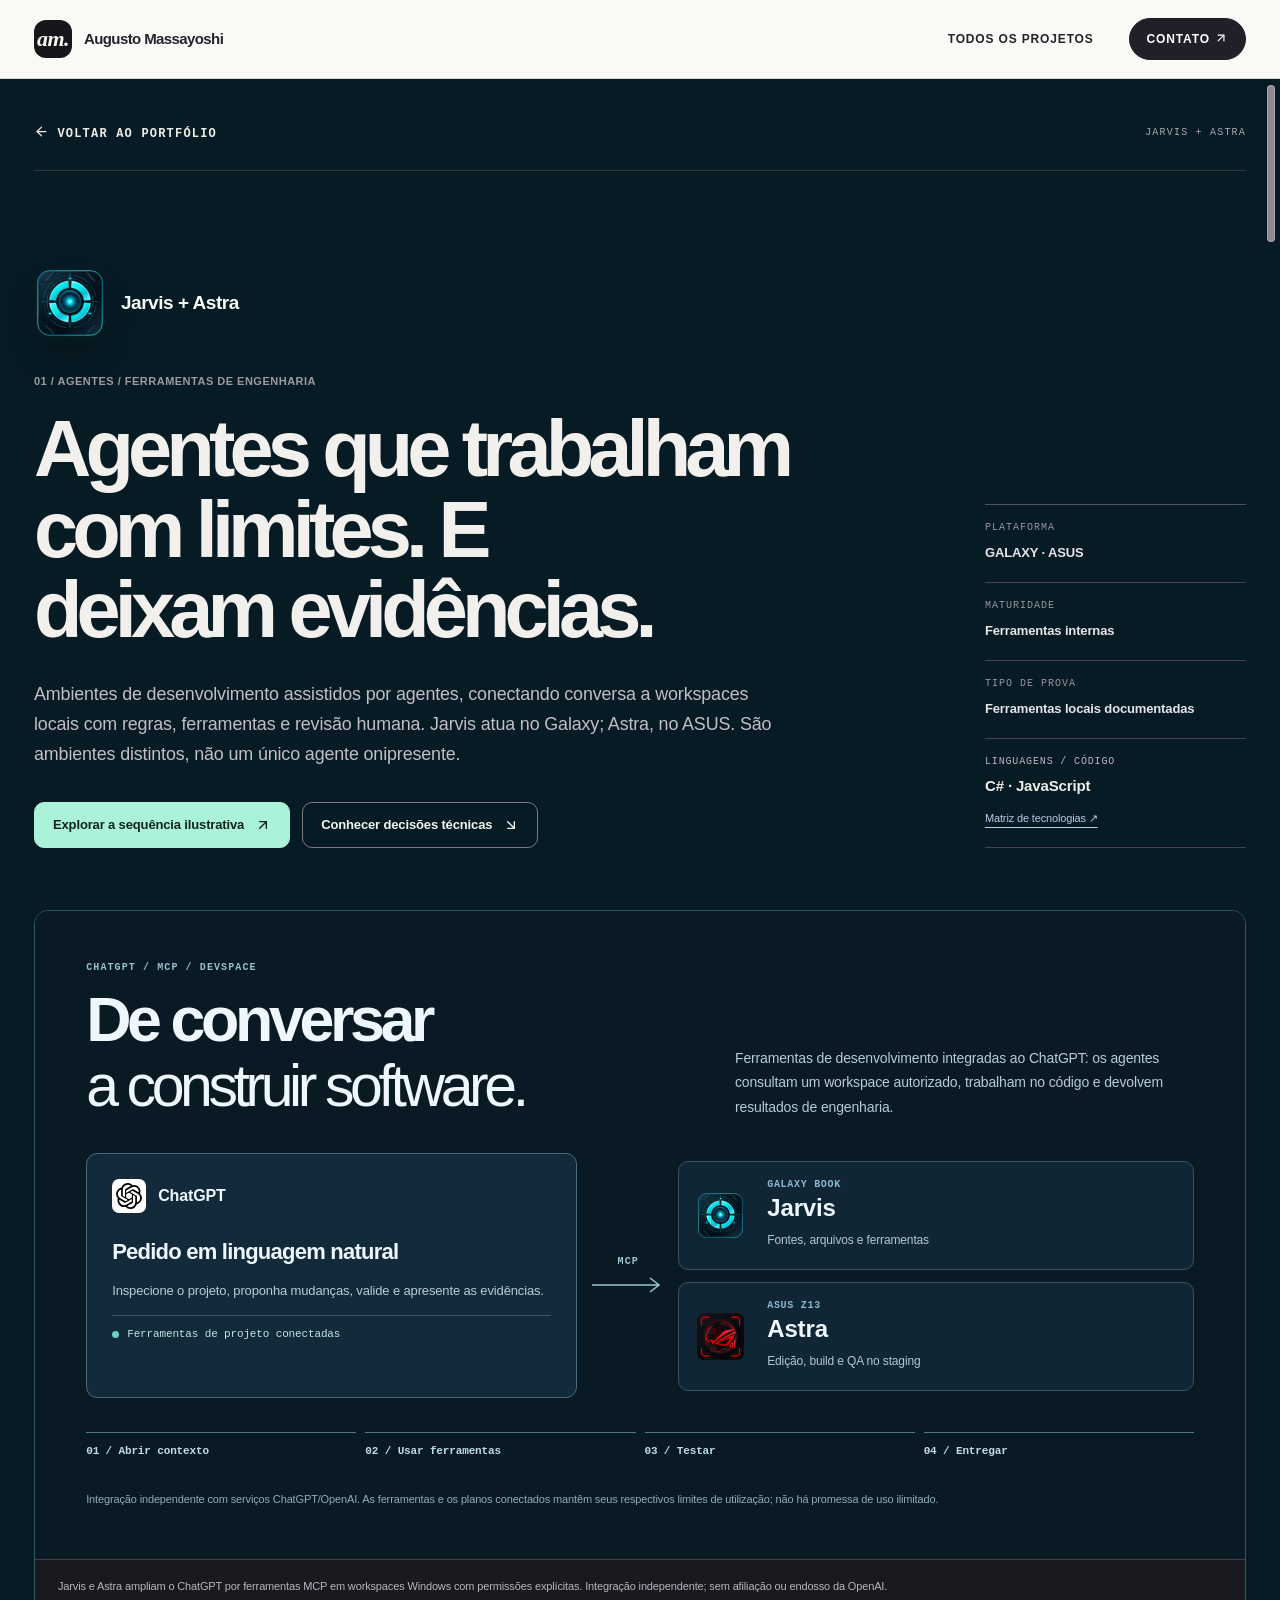
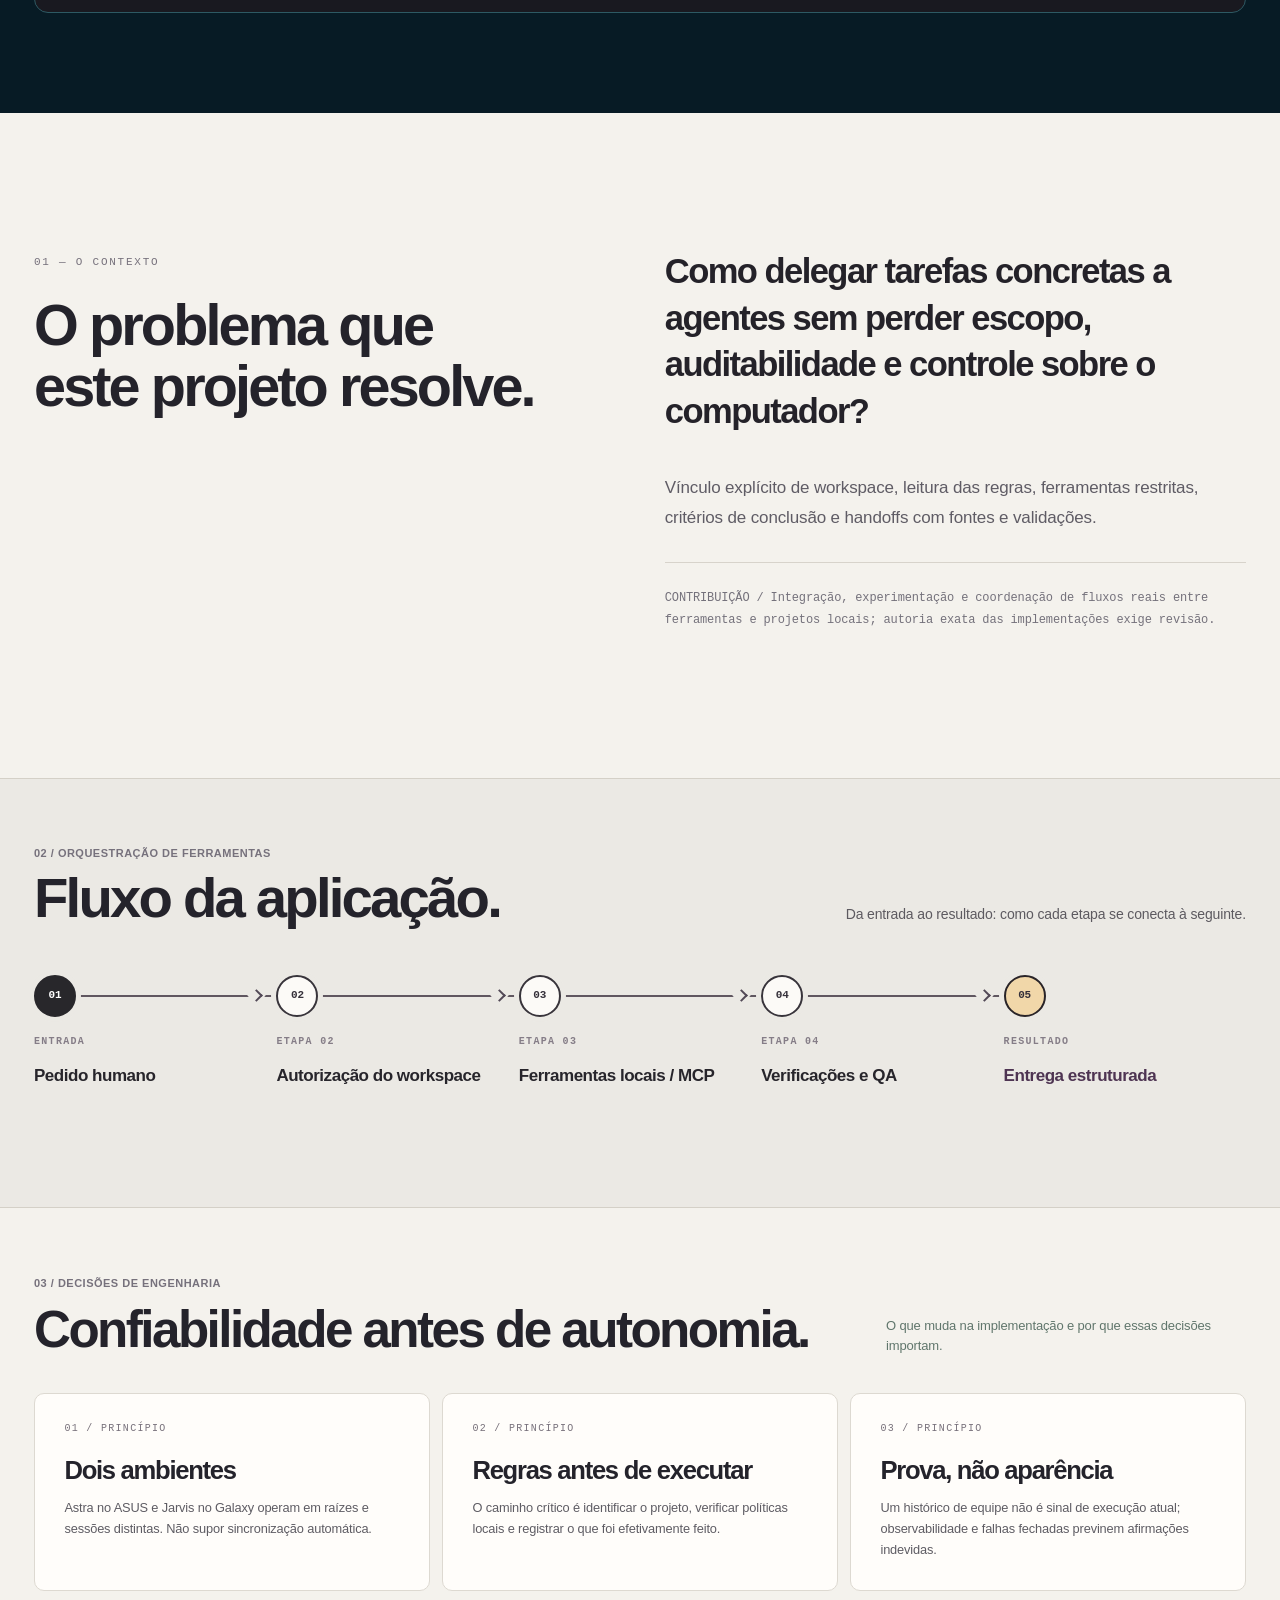
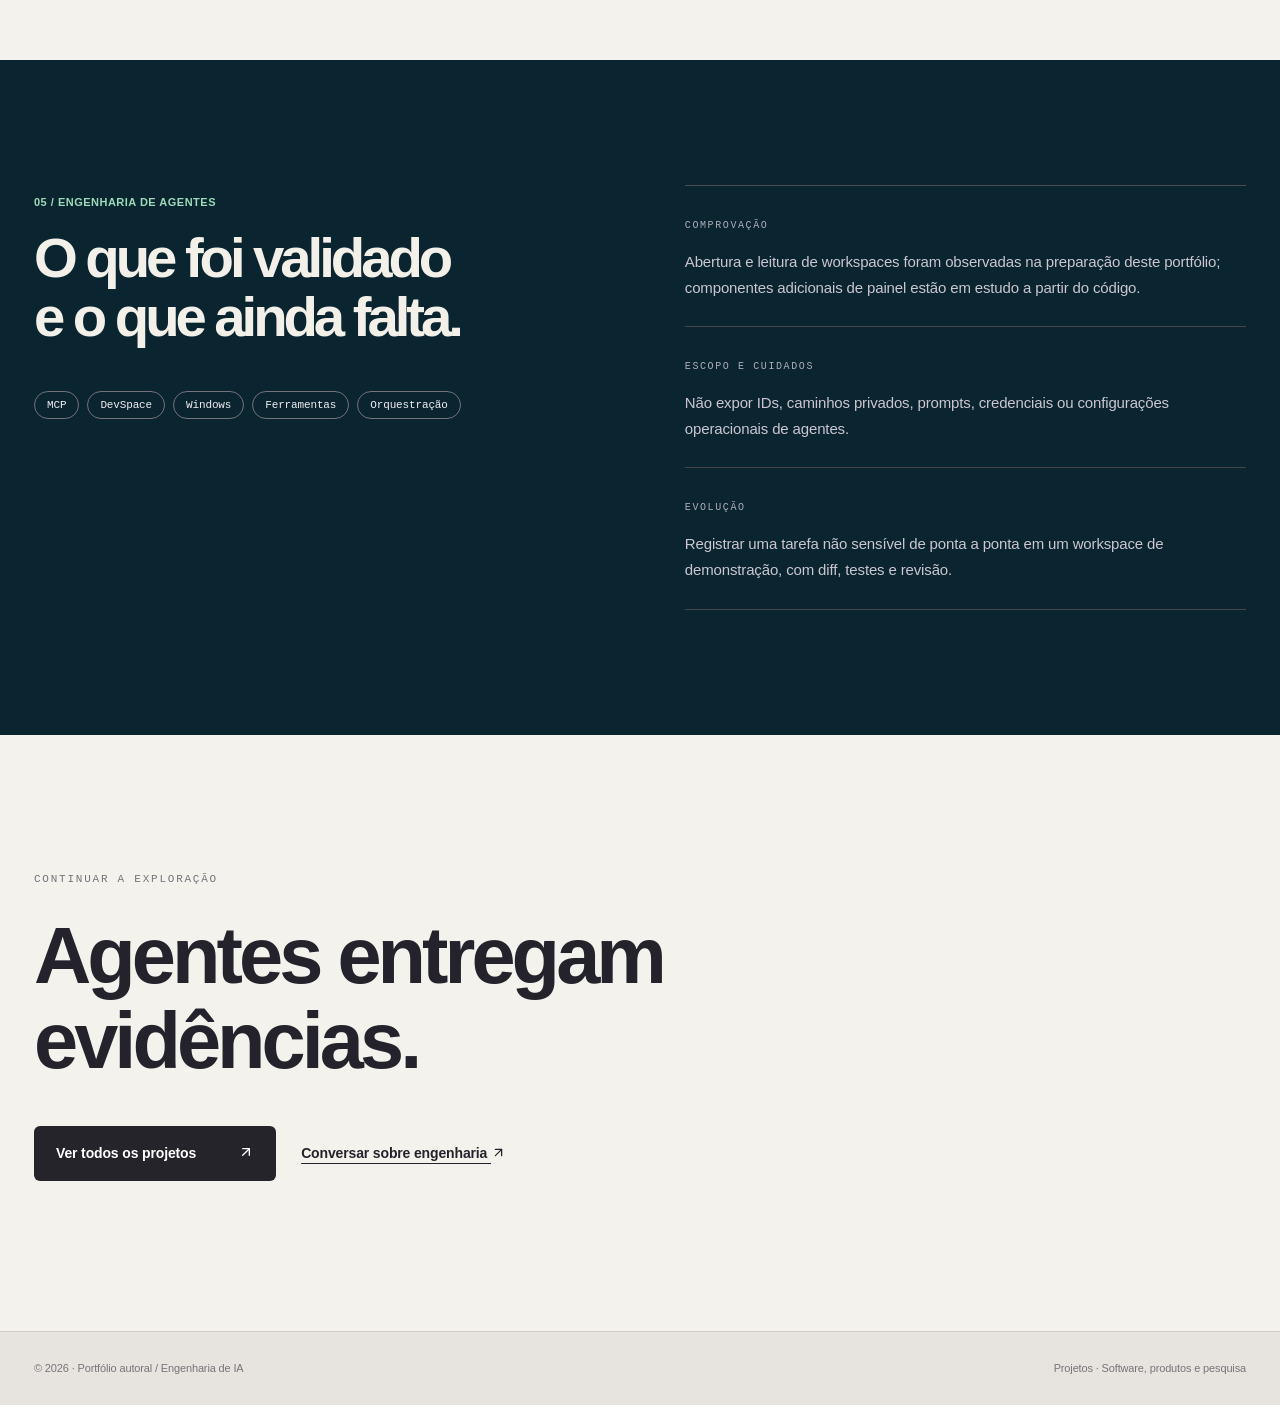
==== site-v16/cases/index.html @ 9aa15352 "Publish curated V16 portfolio with Pages workflow and preserved legacy routes" ====
<!doctype html>
<html lang="pt-BR">
<head>
<meta charset="utf-8">
<meta name="viewport" content="width=device-width,initial-scale=1">
<meta name="color-scheme" content="light dark"><link rel="icon" type="image/svg+xml" href="../assets/favicon-am.svg">
<meta name="theme-color" media="(prefers-color-scheme: dark)" content="#17191E">
<meta name="theme-color" media="(prefers-color-scheme: light)" content="#F4F2EE">
<meta name="description" content="Estudos de caso do portfólio de Augusto Massayoshi: funcionamento, arquitetura, tecnologias, evidências e decisões de engenharia.">
<meta name="robots" content="index,follow,max-image-preview:large">
<link rel="canonical" href="https://qedxyzyt-dot.github.io/cases/">
<meta property="og:type" content="article">
<meta property="og:locale" content="pt_BR">
<meta property="og:site_name" content="Portfólio · Augusto Massayoshi">
<meta property="og:title" content="Projetos e estudos de caso · Augusto Massayoshi">
<meta property="og:description" content="Arquitetura, tecnologias, funcionamento e evidências dos projetos de engenharia de IA e software.">
<meta property="og:image" content="https://qedxyzyt-dot.github.io/assets/og-portfolio-v16.png">
<meta property="og:image:alt" content="Portfólio de Augusto Massayoshi · IA aplicada a produtos reais">
<meta name="twitter:card" content="summary_large_image">
<title>Detalhes da aplicação · Portfólio de Engenharia de IA</title>
<link rel="stylesheet" href="../styles.css">
<link rel="stylesheet" href="../premium.css">
<link rel="stylesheet" href="./case.css">
<link rel="stylesheet" href="../atelier.css">
<link rel="stylesheet" href="../scroll-system.css">
<link rel="stylesheet" href="../personality.css">
<link rel="stylesheet" href="./voice-pill.css">
<link rel="stylesheet" href="./owner-proof.css">
<link rel="stylesheet" href="./clickfx-demo.css">
<link rel="stylesheet" href="./case-refresh.css">
<link rel="stylesheet" href="./xournal-v9.css">
<link rel="stylesheet" href="./case-special-v9.css">
<link rel="stylesheet" href="./flow-v11.css">
<link rel="stylesheet" href="./lost-time-editorial-v11.css">
<link rel="stylesheet" href="./fuvest-detail-v12.css">
<link rel="stylesheet" href="./playstore-originals-v12.css">
<link rel="stylesheet" href="./iee-brand-v12.css">
<link rel="stylesheet" href="./lost-time-pixel9-v12.css">
<link rel="stylesheet" href="../auto-theme-v12.css">
<link rel="stylesheet" href="../design-refine-v13.css">
<link rel="stylesheet" href="../design-polish-v14.css">
<script src="../scroll-system.js" defer></script>
<script src="../atelier.js" defer></script><script src="../return-top-v13.js" defer></script>
<script src="./data.js" defer></script><script src="./case.js" defer></script><script src="./personality.js" defer></script><script src="./voice-pill.js" defer></script><script src="./editorial.js" defer></script><script src="./clickfx-demo.js" defer></script><script src="./case-special-v9.js" defer></script><script src="./fuvest-detail-v12.js" defer></script><script src="./playstore-originals-v12.js" defer></script><script src="./lost-time-pixel9-v12.js" defer></script><script src="../inline-arrows-v14.js" defer></script>
</head>
<body>
<div class="scroll-progress" aria-hidden="true"><span id="scroll-progress-line"></span></div>
<a class="back-to-top" href="#conteudo" aria-label="Voltar ao início da página"><img class="ui-inline-arrow" src="../assets/projects/ui-arrow-up-right.svg" alt="" width="16" height="16" aria-hidden="true"><span>Voltar ao início</span></a>
<a class="skip" href="#conteudo">Ir aos detalhes da aplicação</a>
<header class="case-header">
 <nav class="case-nav wrap" aria-label="Navegação principal">
  <a class="case-brand" href="../index.html#inicio"><span>am.</span> <strong>Augusto Massayoshi</strong></a>
  <div><a href="../index.html#projetos">Todos os projetos</a><a href="../index.html#contato" class="case-nav-cta">Contato <img class="ui-inline-arrow" src="../assets/projects/ui-arrow-up-right.svg" alt="" aria-hidden="true" width="14" height="14"></a></div>
  <button type="button" class="nav-menu-toggle" id="nav-menu-toggle" data-icon-base="../assets/projects/" aria-expanded="false" aria-controls="mobile-nav" aria-label="Abrir menu de navegação"><img src="../assets/projects/ui-menu.svg" alt="" width="22" height="22"></button>
 </nav>
 <nav class="mobile-nav" id="mobile-nav" aria-label="Navegação dos projetos" hidden><a href="../index.html#projetos">Projetos</a><a href="../index.html#tecnologias">Tecnologias</a><a href="../index.html#metodo">Como trabalho</a><a href="../index.html#formacao">Formação</a><a href="../index.html#contato">Contato</a></nav>
</header>
<main id="conteudo" tabindex="-1">
 <section class="case-hero" aria-labelledby="case-title">
  <div class="case-hero-ambient" aria-hidden="true"></div>
  <div class="wrap">
   <div class="case-crumb"><a href="../index.html#projetos"><img class="ui-inline-arrow case-arrow-left" src="../assets/projects/ui-arrow-left.svg" alt="" aria-hidden="true" width="15" height="15"> Voltar ao portfólio</a><span id="case-crumb-label"></span></div>
   <div class="case-heading-grid">
    <div><p class="case-eyebrow" id="case-eyebrow"></p><h1 id="case-title"></h1><p class="case-intro" id="case-intro"></p><div class="case-heading-actions" id="case-actions"></div></div>
    <aside class="case-facts" aria-label="Informações do projeto"><div><small>PLATAFORMA</small><strong id="case-platform"></strong></div><div><small>MATURIDADE</small><strong id="case-status"></strong></div><div><small>TIPO DE PROVA</small><strong>Documentação de engenharia + visual conceitual</strong></div></aside>
   </div>
   <figure class="case-artframe"><div class="case-art" id="case-art"><p>Preparando visualização contextual do projeto…</p></div><figcaption>Visualização autoral explicativa, não captura do produto nem resultado científico medido. Materiais reais dependem de revisão de privacidade e autoria.</figcaption></figure>
  </div>
 </section>
 
 <section class="case-story wrap" aria-labelledby="challenge-title">
  <div class="case-story-index"><span>01 — O CONTEXTO</span><h2 id="challenge-title">O problema que este projeto resolve.</h2></div>
  <div class="case-story-body"><p class="case-big-question" id="case-question"></p><p class="case-decision" id="case-decision"></p><p class="case-role" id="case-role"></p></div>
 </section>
 <section class="case-architecture" aria-labelledby="architecture-title"><div class="wrap"><div class="case-section-head"><div><p class="case-kicker">02 / FLUXO DA APLICAÇÃO</p><h2 id="architecture-title">Fluxo da aplicação.</h2></div><p>Da entrada ao resultado: como cada etapa se conecta à seguinte.</p></div><ol class="case-process" id="case-process"></ol></div></section>
 <section class="case-thinking wrap" aria-labelledby="details-title"><div class="case-section-head"><div><p class="case-kicker">03 / DECISÕES DE ENGENHARIA</p><h2 id="details-title">Decisões que mudam o resultado.</h2></div><p>O que muda na implementação e por que essas decisões importam.</p></div><div class="case-pillar-grid" id="case-pillars"></div></section>
 <section class="case-proof"><div class="wrap case-proof-grid"><div><p class="case-kicker">04 / PROVA & RESPONSABILIDADE</p><h2>O que foi validado e o que ainda falta.</h2><div class="case-stack" id="case-stack"></div></div><div class="case-proof-panel"><article><span>COMPROVAÇÃO</span><p id="case-evidence"></p></article><article><span>ESCOPO E CUIDADOS</span><p id="case-limits"></p></article><article><span>EVOLUÇÃO</span><p id="case-next"></p></article></div></div></section>
 <section class="case-end wrap"><span>CONTINUAR A EXPLORAÇÃO</span><h2>Explore o próximo projeto.</h2><div><a class="case-back-big" href="../index.html#projetos">Ver todos os projetos <span><img class="ui-inline-arrow" src="../assets/projects/ui-arrow-up-right.svg" alt="" aria-hidden="true" width="16" height="16"></span></a><a class="case-back-subtle" href="../index.html#contato">Conversar sobre engenharia <img class="ui-inline-arrow" src="../assets/projects/ui-arrow-up-right.svg" alt="" aria-hidden="true" width="15" height="15"></a></div></section>
</main>
<footer class="case-footer"><div class="wrap"><span>© 2026 · Portfólio autoral / Engenharia de IA</span><span>Projetos · Software, produtos e pesquisa</span></div></footer>
</body></html>
---- site-v16/styles.css ----
:root {
  --bg: #f7f7f4;
  --surface: #ffffff;
  --surface-alt: #efefeb;
  --ink: #151b1c;
  --subtle: #4b5758;
  --faint: #6a7776;
  --line: #dadeda;
  --accent: #086f64;
  --accent-dark: #054b45;
  --deep: #102a29;
  --deep-border: #31504b;
  --serif: Georgia, "Times New Roman", serif;
  --sans: Inter, -apple-system, BlinkMacSystemFont, "Segoe UI", Arial, sans-serif;
  --radius: 12px;
}
* { box-sizing: border-box; }
html { scroll-behavior: smooth; scroll-padding-top: 88px; }
body { margin: 0; background: var(--bg); color: var(--ink); font-family: var(--sans); font-size: 16px; line-height: 1.55; -webkit-font-smoothing: antialiased; }
a { color: inherit; }
button,input { font: inherit; }
a:focus-visible,button:focus-visible,input:focus-visible { outline: 3px solid #da9764; outline-offset: 3px; }
.wrap { width: min(1160px, calc(100% - 48px)); margin-inline: auto; }
.sr-only { position: absolute; width: 1px; height: 1px; padding: 0; overflow: hidden; clip: rect(0,0,0,0); white-space: nowrap; border: 0; }
.skip { position: fixed; z-index: 20; top: -100px; left: 12px; padding: 12px 20px; background: #fff; }
.skip:focus { top: 8px; }
.site-header { position: sticky; top: 0; z-index: 10; background: rgba(247,247,244,.97); border-bottom: 1px solid var(--line); }
.nav { min-height: 76px; display: flex; justify-content: space-between; align-items: center; gap: 26px; }
.brand { display: inline-flex; align-items: center; gap: 13px; text-decoration: none; font-weight: 750; font-size: 15px; white-space: nowrap; letter-spacing: -.02em; }
.brand-glyph { display: inline-grid; place-items: center; width: 40px; height: 40px; border-radius: 10px; background: var(--deep); color: #f5f6ee; font-family: var(--serif); font-size: 21px; font-weight: 700; letter-spacing: -.06em; }
.nav-links { display: flex; align-items: center; gap: clamp(15px,2.8vw,37px); }
.nav-links a { text-decoration: none; font-size: 13px; font-weight: 650; }
.nav-links a:hover { color: var(--accent); }
.nav-links .nav-contact { padding: 9px 15px; border: 1px solid var(--ink); border-radius: 7px; }
.nav-links .nav-contact:hover { background: var(--deep); color: white; }
.eyebrow { font-size: 11px; font-weight: 800; letter-spacing: .16em; text-transform: uppercase; margin: 0 0 26px; color: var(--accent); }
.hero { display: grid; grid-template-columns: minmax(0, 1.5fr) minmax(310px, .88fr); gap: clamp(35px,6vw,104px); align-items: end; padding-block: clamp(70px,9vw,118px) clamp(75px,8vw,110px); }
.hero h1 { max-width: 800px; font-family: var(--serif); font-size: clamp(47px,5.6vw,83px); font-weight: 500; line-height: 1.08; letter-spacing: -.059em; margin: 0 0 30px; }
.hero h1 span { color: var(--accent); }
.lede { font-size: clamp(17px,1.6vw,20px); color: #3c4b4a; max-width: 720px; line-height: 1.68; margin: 0; }
.lede strong { font-weight: 700; color: var(--ink); }
.hero-actions { display: flex; gap: 12px; flex-wrap: wrap; margin-top: 32px; }
.button { display: inline-flex; align-items: center; justify-content: space-between; gap: 22px; text-decoration: none; min-height: 48px; padding: 0 22px; border: 1px solid var(--ink); border-radius: 7px; font-weight: 700; font-size: 14px; transition: background .16s,color .16s,border-color .16s; }
.button.primary { background: var(--deep); color: #fff; border-color: var(--deep); }
.button.primary:hover { background: var(--accent-dark); }
.button.secondary:hover { background: #e6e9e4; }
.status-dot { display: inline-block; width: 7px; height: 7px; background: var(--accent); border-radius: 100%; vertical-align: 1px; margin-right: 6px; }
.hero-proof { padding: 30px; border: 1px solid #c7d2ca; border-radius: var(--radius); background: #e9efe9; box-shadow: 0 8px 30px rgba(9,45,35,.035); }
.panel-label { margin: 0 0 18px; font-size: 11px; font-weight: 800; letter-spacing: .15em; color: #3f685f; }
.proof-row { display: flex; gap: 15px; padding: 20px 0; border-top: 1px solid #c5d5ce; }
.proof-row > span { font-family: var(--serif); color: var(--accent); font-size: 22px; }
.proof-row strong { display: block; font-size: 15px; margin-bottom: 4px; }
.proof-row small { display: block; color: #48615a; font-size: 13px; line-height: 1.55; }
.panel-foot { border-top: 1px solid #c5d5ce; padding-top: 18px; margin-top: 3px; color: #43685f; font-size: 11px; font-weight: 800; letter-spacing: .08em; }
.panel-foot span { padding-inline: 8px; }
.strip { border-block: 1px solid var(--line); background: var(--surface-alt); }
.strip-inner { display: flex; justify-content: space-between; flex-wrap: wrap; gap: 18px 28px; padding-block: 21px; }
.strip-inner span { font-size: 11px; font-weight: 800; letter-spacing: .11em; color: #566460; }
.section { padding-block: 110px 115px; }
.section-head { display: grid; grid-template-columns: minmax(0,1fr) minmax(260px,360px); gap: 65px; align-items: end; margin-bottom: 42px; }
.section-head .eyebrow { margin-bottom: 14px; }
.section-head h2,.method-layout h2,.contact-inner h2 { margin: 0; font-family: var(--serif); font-weight: 500; line-height: 1.15; font-size: clamp(34px,3.9vw,56px); letter-spacing: -.045em; }
.section-head > p { max-width: 370px; color: var(--subtle); font-size: 15px; margin: 0 0 3px; }
.filter-bar { display: flex; align-items: center; justify-content: space-between; gap: 16px; border-block: 1px solid var(--line); padding: 16px 0; }
.filter-buttons { display: flex; flex-wrap: wrap; gap: 5px; }
.filter { border: 0; background: none; border-radius: 6px; color: var(--subtle); cursor: pointer; min-height: 40px; padding: 0 12px; white-space: nowrap; font-size: 13px; font-weight: 650; }
.filter:hover { background: #e9ece7; color: var(--ink); }
.filter.active { background: var(--deep); color: #fff; }
.search-label { width: min(260px,100%); flex-shrink: 0; }
.search-label input { width: 100%; height: 42px; padding: 0 13px; border: 1px solid #c9cfca; border-radius: 7px; background: white; color: var(--ink); font-size: 13px; }
.search-label input::placeholder { color: #697674; }
.result-count { margin: 16px 0 16px; color: var(--faint); font-size: 12px; font-weight: 650; }
.project-grid { display: grid; grid-template-columns: repeat(3,minmax(0,1fr)); gap: 13px; }
.project { display: flex; flex-direction: column; min-width: 0; background: var(--surface); border: 1px solid var(--line); border-radius: var(--radius); padding: clamp(20px,2.1vw,28px); transition: border-color .15s,transform .15s; }
.project:hover { border-color: #8eb3a7; transform: translateY(-2px); }
.project[hidden] { display: none; }
.project.featured { background: #f1f5ef; border-color: #c8d4cb; }
.project-top { display: flex; flex-wrap: wrap; justify-content: space-between; align-items: start; gap: 8px; min-height: 28px; margin-bottom: 34px; }
.number,.project-type { font-size: 10px; font-weight: 800; letter-spacing: .12em; color: #536c64; }
.phase { border-radius: 5px; padding: 3px 7px; font-size: 10px; font-weight: 800; line-height: 1.45; letter-spacing: .012em; }
.phase-live { color: #07593f; background: #dbeee2; }
.phase-research { color: #4d4b7b; background: #e9e9f5; }
.phase-build { color: #755020; background: #f7eddb; }
.phase-private { color: #4d5f68; background: #e7eef1; }
.phase-mixed { color: #56605a; background: #e9ede6; }
.project-type { margin: 0 0 10px; }
.project h3 { font-family: var(--serif); font-weight: 500; font-size: clamp(28px,2.4vw,36px); line-height: 1.12; margin: 0 0 18px; letter-spacing: -.03em; }
.diagonal { color: var(--accent); font-size: 22px; vertical-align: top; }
.project > p:not(.project-type):not(.project-evidence) { margin: 0 0 24px; font-size: 14px; line-height: 1.65; color: #435251; }
.tech { display: flex; flex-wrap: wrap; gap: 6px; margin-top: auto; margin-bottom: 18px; }
.tech span { padding: 4px 8px; background: #edf0ec; color: #3f5750; border-radius: 3px; font-size: 10px; font-weight: 650; }
.featured .tech span { background: #e3ebe2; }
.project-link { display: inline-block; align-self: flex-start; font-size: 13px; color: var(--accent-dark); font-weight: 750; text-decoration: underline; text-underline-offset: 4px; }
.project-link:hover { color: var(--ink); }
.project-evidence { margin: 0; font-size: 12px; color: #687573; line-height: 1.6; border-top: 1px solid #e0e5e1; padding-top: 13px; }
.empty { background: #eff1ed; border: 1px dashed #a7b3ae; border-radius: 7px; padding: 26px; text-align: center; }
.dark-band { background: var(--deep); color: #eff7f2; padding-block: 115px; }
.method-layout { display: grid; grid-template-columns: 1fr 1fr; gap: clamp(40px,7vw,100px); }
.dark-band .eyebrow { color: #83c1b1; }
.method-layout h2 { max-width: 550px; }
.method-layout > div:first-child > p:last-child { font-size: 17px; line-height: 1.7; color: #bed0c9; max-width: 495px; margin-top: 28px; }
.method-list > div { display: flex; gap: 22px; padding: 24px 0; border-top: 1px solid var(--deep-border); }
.method-list > div:first-child { padding-top: 0; border-top: none; }
.method-list > div > span { font-family: var(--serif); font-size: 22px; color: #88baaa; }
.method-list h3 { margin: 0 0 4px; font-size: 17px; font-weight: 670; }
.method-list p { color: #b9cfc6; margin: 0; font-size: 14px; line-height: 1.6; }
.timeline { list-style: none; padding: 0; margin: 0; border-top: 1px solid var(--line); }
.timeline li { display: grid; grid-template-columns: 190px 1fr; gap: 22px; border-bottom: 1px solid var(--line); padding: 24px 0; }
.timeline time { font-family: var(--serif); font-size: 23px; color: var(--accent-dark); }
.timeline h3 { margin: 0 0 5px; font-size: 17px; }
.timeline p { margin: 0; color: var(--subtle); font-size: 15px; }
.contact-section { padding-block: 80px; background: #dce8de; border-top: 1px solid #c9d9ca; }
.contact-inner { display: flex; justify-content: space-between; align-items: end; gap: 36px; }
.contact-inner h2 { max-width: 685px; }
.contact-inner p:last-child { margin: 18px 0 0; font-size: 14px; color: #465f55; }
.contact-links { display: flex; flex-wrap: wrap; justify-content: flex-start; gap: 18px; align-items: center; }
.contact-links > a:not(.button) { font-size: 14px; font-weight: 700; text-decoration: underline; text-underline-offset: 3px; }
.footer { background: #e9ede8; border-top: 1px solid #d0d8d0; }
.footer .wrap { display: flex; flex-wrap: wrap; justify-content: space-between; gap: 12px; padding-block: 26px; color: #53615a; font-size: 12px; }
.demo-editorial { display:grid; grid-template-columns:minmax(0,1fr) minmax(0,1fr); gap:48px; align-items:start; padding:36px 0 2px; margin-top:38px; border-top:1px solid var(--line); }
.demo-editorial .eyebrow { margin-bottom:14px; }
.demo-editorial h3 { font-family:var(--serif); font-weight:500; font-size:clamp(25px,3vw,36px); line-height:1.16; letter-spacing:-.035em; margin:0 0 13px; }
.demo-editorial p:not(.eyebrow) { font-size:14px; line-height:1.65; color:var(--subtle); margin:0; max-width:475px; }
.demo-editorial p strong { color:var(--ink); }
.demo-editorial-links { display:grid; border-top:1px solid var(--line); }
.demo-editorial-links a { text-decoration:none; display:flex; align-items:center; justify-content:space-between; gap:14px; padding:16px 8px; border-bottom:1px solid var(--line); min-height:56px; }
.demo-editorial-links a:hover { color:var(--accent); background:#f0f5f1; }
.demo-editorial-links a:focus-visible { outline-offset:-3px; }
.demo-editorial-links a span { font-size:14px; font-weight:750; }
.demo-editorial-links a small { color:var(--subtle); font-size:12px; text-align:right; }
@media (max-width:730px) { .demo-editorial { grid-template-columns:1fr; gap:18px; margin-top:30px; padding-top:28px; } .demo-editorial-links a { align-items:start; flex-direction:column; gap:1px; } .demo-editorial-links a small { text-align:left; } }
@media (max-width:1000px) {
  .project-grid { grid-template-columns: repeat(2,minmax(0,1fr)); }
  .hero { grid-template-columns: 1fr; gap: 40px; }
  .hero-proof { max-width: 700px; }
  .contact-inner { align-items: flex-start; flex-direction: column; }
}
@media (max-width:730px) {
  .wrap { width: min(100% - 32px,560px); }
  .nav { min-height: 68px; }
  .brand { font-size: 13px; }
  .nav-links { gap: 14px; }
  .nav-links a:not(.nav-contact) { display: none; }
  .nav-links .nav-contact { padding: 7px 11px; }
  .hero { padding-block: 70px 70px; }
  .hero h1 { font-size: clamp(43px,11vw,68px); }
  .hero-proof { padding: 22px; }
  .section { padding-block: 72px; }
  .section-head,.method-layout { grid-template-columns: 1fr; gap: 19px; }
  .filter-bar { align-items: stretch; flex-direction: column-reverse; }
  .filter-buttons { overflow-x: auto; flex-wrap: nowrap; margin-inline: -4px; padding: 3px 4px 6px; }
  .search-label { width: 100%; }
  .project-grid { grid-template-columns: 1fr; }
  .project-top { margin-bottom: 26px; }
  .project { min-height: 0; }
  .dark-band { padding-block: 72px; }
  .timeline li { grid-template-columns: 1fr; gap: 5px; }
  .contact-section { padding-block: 70px; }
}
@media (prefers-reduced-motion: reduce) {
  html { scroll-behavior: auto; }
  .button,.project { transition: none; }
  .project:hover { transform: none; }
}
---- site-v16/premium.css ----
/* Portfolio GenAI 2026 — authored editorial design. No third-party assets. */
:root{--canvas:#f5f3ec;--ink:#152029;--deep:#09131c;--lime:#d4ff85;--lavender:#b8b9ff;--muted:#59666a;--green:#285b50;--line:#d9ddd7;--serif:Georgia,"Times New Roman",serif;--sans:"Segoe UI",Inter,system-ui,sans-serif;}
body{background:var(--canvas);color:var(--ink)}
.wrap{width:min(1290px,calc(100% - 64px))}
.site-header{background:rgba(247,247,242,.93);border-bottom:1px solid rgba(21,32,41,.11);backdrop-filter:blur(18px)}
.nav{min-height:78px}.brand{font-weight:800;letter-spacing:-.038em;font-size:16px}
.brand-glyph{border-radius:50%;background:var(--deep);font-style:italic;letter-spacing:-.1em}
.nav-links a{font-size:12px;text-transform:uppercase;letter-spacing:.075em}
.nav-links .nav-contact{background:#d4ff85;border-color:#d4ff85;border-radius:100px;padding:11px 17px}
.nav-links .nav-contact:hover{background:#09131c;border-color:#09131c;color:white}
.hero-next{position:relative;background:#08131b;color:#f2f7f0;overflow:hidden;isolation:isolate}
.hero-next::before{content:"";position:absolute;inset:-65% -20% auto auto;width:85vw;height:120vh;background:radial-gradient(ellipse,rgba(63,117,115,.27),transparent 64%);pointer-events:none}
.hero-next::after{content:"";position:absolute;bottom:-300px;left:-180px;width:650px;height:650px;background:radial-gradient(circle,rgba(104,120,194,.19),transparent 67%);pointer-events:none}
.hero-noise{position:absolute;inset:0;opacity:.15;background-image:radial-gradient(#8aa49e 0.55px,transparent 0.65px);background-size:18px 18px;mask-image:linear-gradient(90deg,transparent,#000);pointer-events:none}
.hero-next-grid{position:relative;z-index:1;display:grid;grid-template-columns:minmax(0,1.1fr) minmax(430px,.9fr);gap:clamp(24px,3vw,60px);align-items:center;padding-block:clamp(85px,9vw,138px) clamp(85px,8vw,130px)}
.hero-kicker,.hero-edition,.hero-footnotes,.hero-art-top,.hero-art-bottom,.art-node>span,.art-index,.art-aside-micro>span{font-family:ui-monospace,SFMono-Regular,Consolas,monospace;letter-spacing:.11em;text-transform:uppercase;font-size:10px}
.hero-kicker{display:flex;align-items:center;gap:12px;color:#b8d2c3;white-space:nowrap}
.signal-dot{width:8px;height:8px;border-radius:50%;background:#d4ff85;box-shadow:0 0 0 4px rgba(212,255,133,.12);display:inline-block;flex-shrink:0}
.hero-edition{border-left:1px solid #425d55;padding-left:11px;color:#8ca79f}
.hero-next h1{font-size:clamp(65px,6.8vw,118px);font-family:var(--sans);font-weight:650;letter-spacing:-.085em;line-height:.98;margin:34px 0 32px;max-width:820px}
.hero-next h1 em{font-family:var(--serif);font-weight:400;color:var(--lime);letter-spacing:-.07em}
.outline-hero{font-weight:520;color:#f2f7f0}
.hero-next-lede{font-size:clamp(17px,1.45vw,21px);line-height:1.63;color:#b2c2bc;max-width:670px;margin:0}.hero-next-lede strong{color:#f2f7f0;font-weight:570}
.hero-next-actions{display:flex;align-items:center;flex-wrap:wrap;gap:25px;margin-top:37px}
.hero-next .hero-primary{min-height:58px;background:var(--lime);color:#0b1b1a;border-color:var(--lime);font-weight:800;border-radius:5px}
.hero-next .hero-primary:hover{background:#eaffbd}
.hero-text-link{color:#f0f6ee;font-size:14px;font-weight:700;text-underline-offset:6px;text-decoration-thickness:1px}
.hero-text-link:hover{color:var(--lime)}
.hero-footnotes{display:flex;gap:15px 28px;flex-wrap:wrap;margin-top:70px;color:#728d87;font-size:10px}
.hero-art{border:1px solid #42605c;background:linear-gradient(140deg,rgba(27,50,58,.98),rgba(10,24,32,.98));min-height:530px;border-radius:18px;box-shadow:0 35px 100px rgba(0,0,0,.24);overflow:hidden}
.hero-art-top,.hero-art-bottom{min-height:51px;padding:16px 22px;display:flex;align-items:center;justify-content:space-between;gap:16px;color:#b5cec4}
.hero-art-top{border-bottom:1px solid rgba(194,218,207,.17)}
.hero-art-top>span:first-child{display:flex;align-items:center;gap:12px}
.hero-art-top .signal-dot{width:5px;height:5px}
.hero-art-bottom{border-top:1px solid rgba(194,218,207,.15);font-size:9px;color:#869e96}
.art-canvas{position:relative;min-height:430px;isolation:isolate}
.art-canvas::before{content:"";inset:0;position:absolute;background-image:linear-gradient(rgba(225,252,237,.045) 1px,transparent 1px),linear-gradient(90deg,rgba(225,252,237,.045) 1px,transparent 1px);background-size:36px 36px;mask-image:linear-gradient(#000,transparent)}
.art-halo{position:absolute;border-radius:50%;border:1px solid rgba(189,246,220,.15);pointer-events:none}
.art-halo-one{height:430px;width:430px;left:12%;top:2%;box-shadow:0 0 0 40px rgba(158,215,196,.018),0 0 0 90px rgba(160,214,201,.014);transform:rotate(-20deg)}
.art-halo-two{height:200px;width:200px;right:-55px;top:120px;border-color:rgba(189,191,255,.26)}
.art-node{position:absolute;z-index:2;border:1px solid rgba(211,246,232,.35);border-radius:9px;background:rgba(17,34,43,.95);padding:18px 20px;box-shadow:0 20px 30px rgba(0,0,0,.22);backdrop-filter:blur(8px)}
.art-node span{display:block;color:#91bdb2;margin-bottom:9px}
.art-node strong{font-size:17px;display:block;color:white;letter-spacing:-.03em}
.art-node small{display:block;color:#9fb3b0;margin-top:5px;font-size:11px}
.art-node-a{top:42px;left:6%;width:48%}
.art-node-b{top:172px;right:5%;width:58%;background:linear-gradient(135deg,#253d3e,#132432);border-color:#c3f88e}
.art-node-b::after{content:"✦";position:absolute;right:15px;top:15px;color:var(--lime);font-size:19px}
.art-node-c{left:5%;bottom:34px;width:55%;border-color:#aaaefa;background:#1a2840}
.art-threads{position:absolute;inset:0;width:100%;height:100%;pointer-events:none}
.art-aside-micro{position:absolute;right:6%;bottom:21px;text-align:right}
.art-aside-micro span{color:#718f8b;font-size:9px;display:block}
.art-aside-micro strong{display:block;margin-top:7px;color:#c0d4ce;font-size:10px;font-weight:600}
.art-index{position:absolute;right:7%;top:20px;color:#60877c}
.strip{background:#0b1b23;color:#cadbd1;border-block:none}
.strip-inner{padding-block:22px;gap:16px 36px}
.strip-inner span{color:#77978e;letter-spacing:.15em;font-size:10px}
.section{padding-block:115px}
.section-head h2{letter-spacing:-.063em;font-family:var(--sans);font-weight:630;font-size:clamp(42px,4.2vw,66px)}
.eyebrow{color:#356b58}
#projetos{padding-top:110px}
#projetos .section-head{margin-bottom:40px}
.filter-bar{border-color:#ccd5ca}
.filter{border-radius:100px}
.filter.active{background:#0c2325}
.search-label input{border-radius:100px}
.project-grid{gap:12px}
.project{border-color:#d6ded5;border-radius:11px;padding:25px;background:#fff;box-shadow:none;transition:transform .25s ease,border-color .25s ease,box-shadow .25s ease}
.project:hover{transform:translateY(-5px);border-color:#92aea3;box-shadow:0 16px 36px rgba(29,51,44,.07)}
.project.featured{background:#fff;border-color:#c7d6c8}
.project h3{font-family:var(--sans);font-weight:700;letter-spacing:-.052em;font-size:clamp(25px,2.15vw,36px)}
.project-top{margin-bottom:28px}
.number,.project-type{font-family:ui-monospace,Consolas,monospace}
.tech span{border-radius:100px}
.project-link{margin-top:12px;text-decoration:none;border-bottom:1px solid currentColor;line-height:1.6}
.project::before{content:"";display:block;width:100%;height:3px;margin-bottom:23px;background:linear-gradient(90deg,#90aca3,transparent)}
.project#crm::before{background:linear-gradient(90deg,#8c91fe,#b2e6d0,transparent)}
.project#voice2text::before{background:linear-gradient(90deg,#e4a089,#7bafdc,transparent)}
.project#lost-time::before{background:linear-gradient(90deg,#efad60,#f0e2a6,transparent)}
.project#select-anywhere::before{background:linear-gradient(90deg,#859ae5,#9cdbc3,transparent)}
.project#iee::before{background:linear-gradient(90deg,#708cc2,#8da9ce,transparent)}
.demo-editorial{margin-top:60px}
.dark-band{background:#0c1920}
.contact-section{background:#dff2dd}
.featured-work{padding-block:110px 125px;background:#f7f7f2}
.featured-work-head{display:flex;justify-content:space-between;align-items:end;gap:30px;margin-bottom:38px}
.featured-work-head .eyebrow{margin-bottom:14px}
.featured-work h2{font-family:var(--sans);font-weight:670;font-size:clamp(42px,5vw,76px);letter-spacing:-.075em;line-height:1.02;margin:0}
.featured-work h2 em{font-family:var(--serif);font-weight:400;color:#3f7764}
.featured-work-head>p{max-width:365px;font-size:15px;color:#637269;line-height:1.7;margin:0}
.feature-showcase{display:grid;grid-template-columns:repeat(12,minmax(0,1fr));gap:16px}
.feature-case{grid-column:span 6;display:flex;flex-direction:column;min-width:0;overflow:hidden;border-radius:15px;background:white;border:1px solid #cdd7d2;box-shadow:0 20px 60px rgba(26,50,45,.045)}
.feature-case.feature-wide{grid-column:span 8}.feature-case.feature-narrow{grid-column:span 4}
.feature-canvas{min-height:320px;position:relative;overflow:hidden;display:flex;align-items:center;justify-content:center;padding:25px;isolation:isolate}
.feature-case .feature-canvas::after{content:"ILUSTRAÇÃO DE ARQUITETURA / NÃO É CAPTURA REAL";position:absolute;bottom:13px;left:17px;font:9px ui-monospace,Consolas,monospace;letter-spacing:.09em;opacity:.73}
.feature-crm .feature-canvas{background:radial-gradient(ellipse at 80% 10%,#3e5375,transparent 50%),linear-gradient(125deg,#152b33,#101928);color:white}
.feature-voice .feature-canvas{background:radial-gradient(circle at 15% 25%,#ffb999 0,transparent 40%),linear-gradient(120deg,#e4e1dc,#d6e0f0)}
.feature-astra .feature-canvas{background:radial-gradient(ellipse at 80% 25%,rgba(180,255,142,.25),transparent 50%),linear-gradient(130deg,#082321,#133c37);color:#e8f3e8}
.feature-android .feature-canvas{background:linear-gradient(125deg,#182c45,#243a58);color:#e7f3f4}
.feature-content{padding:27px 30px 31px;display:flex;flex-direction:column;flex:1}
.feature-metadata{display:flex;justify-content:space-between;gap:16px;align-items:center;color:#75817d;text-transform:uppercase;letter-spacing:.12em;font:10px ui-monospace,Consolas,monospace}
.feature-content h3{font-size:clamp(31px,3.1vw,47px);line-height:1.06;letter-spacing:-.065em;font-weight:700;margin:19px 0 13px}
.feature-content p{color:#586863;font-size:15px;line-height:1.65;max-width:590px;margin:0 0 22px}
.feature-content a{margin-top:auto;display:inline-flex;align-self:flex-start;align-items:center;gap:20px;color:#1b544b;font-size:13px;font-weight:800;text-decoration:none;padding-bottom:5px;border-bottom:1px solid #1b544b}
.feature-content a:hover{color:#111b1c}
.feature-mock-window{width:min(530px,100%);border-radius:11px;border:1px solid rgba(228,236,255,.3);background:rgba(12,24,35,.95);box-shadow:0 22px 45px rgba(0,0,0,.3);overflow:hidden;transform:rotate(-3deg)}
.feature-mock-head{display:flex;align-items:center;justify-content:space-between;padding:12px 17px;border-bottom:1px solid rgba(230,240,255,.13);font:10px ui-monospace,Consolas,monospace;color:#b6cbbf;letter-spacing:.05em}
.feature-mock-head i{display:inline-block;width:6px;height:6px;background:#bbff86;border-radius:100%;margin-right:6px}
.crm-path{padding:24px;display:flex;align-items:center;justify-content:center;gap:9px;flex-wrap:wrap}
.crm-path b{border:1px solid rgba(204,228,240,.26);border-radius:7px;padding:15px 12px;font-size:11px;min-width:104px;text-align:center;font-weight:650;background:#1a3541}
.crm-path b:nth-of-type(2){border-color:#d4ff85;background:#2d453d}
.crm-path span{color:#c3efba}
.crm-meta-ribbon{font:10px ui-monospace,Consolas,monospace;letter-spacing:.03em;display:flex;justify-content:space-between;gap:10px;padding:13px 17px;background:#1d3a41;color:#c5e5dc}
.voice-product{width:min(490px,100%);transform:rotate(-3deg);background:#fdfefc;border-radius:16px;border:1px solid rgba(11,37,53,.13);padding:20px;box-shadow:0 28px 60px rgba(50,57,92,.18)}
.voice-product small{font:10px ui-monospace,Consolas,monospace;color:#7f9291}
.voice-product strong{display:block;font:700 20px var(--sans);letter-spacing:-.04em;margin:15px 0}
.voice-product p{background:#e7f0eb;border:1px solid #c1d8d1;border-radius:8px;padding:17px;margin:0;color:#153e40;line-height:1.5;font-size:15px}
.voice-wave{margin-top:16px;border-radius:100px;background:#192b34;color:white;display:flex;gap:5px;align-items:center;justify-content:center;padding:12px;min-height:43px}
.voice-wave i{height:var(--h,10px);width:3px;border-radius:3px;background:#bbef92;display:block;animation:wave-pulse 1.8s ease-in-out infinite alternate;animation-delay:var(--d,0s)}
.voice-wave span{font-size:10px;color:#e0eced;margin-left:13px}
@keyframes wave-pulse{from{transform:scaleY(.5)}to{transform:scaleY(1.25)}}
.astra-board{width:min(360px,100%);transform:rotate(3deg);background:#102b29;border:1px solid #4a7967;border-radius:12px;padding:17px 20px;box-shadow:0 23px 54px #011e1b}
.astra-board>small{display:block;color:#9ed0a6;font:10px ui-monospace,Consolas,monospace;margin-bottom:17px}
.astra-board div{display:flex;align-items:center;gap:10px;border-bottom:1px solid rgba(187,240,195,.16);padding:12px 0}
.astra-board div span{color:#c7ff9c;font:10px ui-monospace,Consolas,monospace}
.astra-board div b{font-size:12px;font-weight:700}
.astra-board div:last-child{border-bottom:0}
.android-mock{width:184px;height:280px;border:6px solid #0b1521;background:#dbe8ee;border-radius:30px;box-shadow:20px 23px 30px rgba(0,0,0,.28);transform:rotate(-7deg);padding:27px 13px;color:#182f44;position:relative}
.android-mock::before{content:"";position:absolute;top:8px;left:50%;transform:translateX(-50%);background:#0b1521;width:55px;height:11px;border-radius:0 0 10px 10px}
.android-mock strong{font-size:15px;display:block;letter-spacing:-.04em}.android-mock small{font-size:9px;display:block;margin-top:5px;color:#667e8b}
.android-mock .android-bar{margin:19px 0 12px;height:14px;background:#6c91b4;border-radius:5px;width:70%}
.android-mock .android-chart{height:95px;background:repeating-linear-gradient(90deg,#7ba5bd 0 10px,transparent 10px 19px),linear-gradient(#dceaf0,#acc8d3);border-radius:6px;opacity:.9}
.android-mock .android-summary{display:flex;gap:6px;margin-top:14px}
.android-mock .android-summary i{height:22px;flex:1;border-radius:4px;background:#bfd5dd}
.showcase-aside{border-top:1px solid #d4ded2;margin-top:20px;padding-top:20px;font-size:13px;color:#5e7167}
@media(max-width:1160px){.hero-next-grid{grid-template-columns:minmax(0,1fr) minmax(350px,.78fr)}.hero-next h1{font-size:clamp(55px,6.6vw,85px)}.art-node{padding:14px}.art-node strong{font-size:14px}.hero-art{min-height:490px}.art-canvas{min-height:390px}}
@media(max-width:920px){.hero-next-grid{grid-template-columns:1fr;padding-block:85px}.hero-art{max-width:680px;min-height:470px}.hero-next h1{font-size:clamp(65px,9vw,105px)}.hero-footnotes{margin-top:40px}.featured-work-head{display:block}.featured-work-head>p{margin-top:22px}.feature-case.feature-wide,.feature-case.feature-narrow{grid-column:span 6}}
@media(max-width:730px){.wrap{width:min(100% - 34px,560px)}.hero-next-grid{padding-block:68px 70px;gap:45px}.hero-kicker{white-space:normal;font-size:9px}.hero-edition{display:none}.hero-next h1{font-size:clamp(49px,12vw,74px);margin:26px 0}.hero-next-lede{font-size:16px}.hero-next-actions{gap:17px}.hero-next .hero-primary{min-height:52px}.hero-art{min-height:430px}.art-canvas{min-height:335px}.art-node{padding:12px}.art-node-a{top:28px}.art-node-b{top:138px}.art-node-c{bottom:25px}.art-node strong{font-size:12px}.art-node small{font-size:9px}.art-node>span{font-size:8px}.art-index{display:none}.art-aside-micro{display:none}.art-threads{opacity:.65}.hero-art-top,.hero-art-bottom{font-size:8px;padding:12px}.featured-work{padding-block:70px}.featured-work h2{font-size:clamp(42px,11vw,62px)}.feature-case,.feature-case.feature-wide,.feature-case.feature-narrow{grid-column:span 12}.feature-canvas{min-height:270px}.feature-content{padding:25px}.feature-content h3{font-size:35px}.feature-crm .feature-mock-window{transform:none}.crm-path{padding:17px}.crm-path b{min-width:90px;padding:11px;font-size:10px}.feature-metadata{font-size:9px}.project-grid{gap:13px}.project{padding:24px}.section{padding-block:85px}}
@media(prefers-reduced-motion:reduce){.voice-wave i{animation:none}.project:hover{transform:none}}


/* A technical cover for every catalog entry; schematic rather than invented screenshot */
.project .project-portrait{position:relative;min-height:120px;overflow:hidden;border:1px solid rgba(122,162,151,.22);border-radius:8px;background:radial-gradient(ellipse at 70% -30%,rgba(190,255,226,.23),transparent 60%),linear-gradient(110deg,#132c35,#1b3b3e);margin:-5px 0 25px;padding:14px 17px;display:flex;align-items:center;justify-content:center;gap:10px;isolation:isolate;color:#d9f4ed}
.project .project-portrait::before{content:"";position:absolute;inset:0;background-image:linear-gradient(rgba(230,250,240,.06) 1px,transparent 1px),linear-gradient(90deg,rgba(230,250,240,.06) 1px,transparent 1px);background-size:16px 16px;mask-image:linear-gradient(90deg,transparent,#000);pointer-events:none}
.portrait-mark{position:relative;z-index:1;margin-right:auto;font-family:var(--sans);font-weight:850;font-size:clamp(22px,2.3vw,33px);letter-spacing:-.075em;color:#d4ff9a}
.portrait-flow{position:relative;z-index:1;display:flex;align-items:center;gap:5px;justify-content:flex-end;flex-wrap:wrap;max-width:70%}
.portrait-flow span{font:8px ui-monospace,Consolas,monospace;border:1px solid rgba(190,238,215,.32);background:rgba(5,20,24,.25);border-radius:4px;padding:6px 5px;text-transform:uppercase;color:#cbddd4;white-space:nowrap}
.portrait-flow b{font-size:10px;color:#a5e9b8;font-weight:400}
.project-portrait>small{position:absolute;right:13px;bottom:9px;font:7px ui-monospace,Consolas,monospace;color:#829e95;letter-spacing:.1em}
.project .portrait-crm{background:radial-gradient(ellipse at 70% -30%,#696ea1,transparent 72%),linear-gradient(110deg,#101d37,#1a354a)}
.project .portrait-voice2text{background:radial-gradient(ellipse at 35% -40%,#eab49d,transparent 70%),linear-gradient(120deg,#233e56,#425770)}
.project .portrait-voice2text .portrait-mark{color:#ffe1c5}
.project .portrait-lost-time{background:linear-gradient(105deg,#314c59,#515d62)}
.project .portrait-lost-time .portrait-mark{color:#ffe3a8}
.project .portrait-select-anywhere{background:linear-gradient(110deg,#242e50,#395d70)}
.project .portrait-select-anywhere .portrait-mark{color:#bad5ff}
.project .portrait-tcc{background:linear-gradient(110deg,#143a38,#2a6a60)}
.project .portrait-tcc .portrait-mark{color:#99ffe0}
.project .portrait-nero,.project .portrait-iee{background:linear-gradient(115deg,#1a3254,#39567b)}
.project .portrait-nero .portrait-mark,.project .portrait-iee .portrait-mark{color:#c8d8ff}
.project .portrait-xournal-plus-plus,.project .portrait-clickfx{background:linear-gradient(115deg,#293847,#536372)}
.project .portrait-xournal-plus-plus .portrait-mark,.project .portrait-clickfx .portrait-mark{color:#eee9d8}
.project .portrait-better-notifications,.project .portrait-radar-brasil{background:linear-gradient(115deg,#163f47,#307071)}
.project .portrait-omniclip,.project .portrait-cash-map{background:linear-gradient(115deg,#1c304a,#435d6e)}
.project .portrait-qed{background:linear-gradient(115deg,#243b34,#45674f)}
.project .portrait-easy-sign{background:linear-gradient(115deg,#333f46,#556971)}
.project .project-top{margin-bottom:20px}
.project-case-link{display:inline-flex;align-self:flex-start;margin-top:14px;padding-top:8px;gap:15px;color:#285f51;font-size:13px;font-weight:800;text-decoration:none;border-bottom:1px solid currentColor;line-height:1.7}
.project-case-link:hover{color:#0b1718}
.project .tech{margin-top:12px}
@media(max-width:730px){.project .project-portrait{min-height:105px}.portrait-flow span{font-size:7px}.portrait-mark{font-size:30px}}

@media(max-width:420px){.nav .brand>span:last-child{display:none}.nav{gap:10px}.nav-links .nav-contact{font-size:11px;padding:10px 12px}}

.feature-voice .feature-canvas{position:relative}
.voice-brand-mark{position:absolute;right:20px;top:20px;z-index:2;width:57px;height:57px;border:1px solid rgba(250,255,255,.85);border-radius:15px;box-shadow:0 9px 30px rgba(32,75,67,.17);transform:rotate(8deg)}
@media(max-width:730px){.voice-brand-mark{right:12px;top:12px;width:44px;height:44px}}
---- site-v16/cases/case.css ----
/* Distinctive editorial case studies: original HTML/CSS visualizations, no borrowed product assets. */
:root{--case-glow:#baf4a4;--case-glow-2:#9aaaff;--case-ink:#e7f3f0}
:root[data-case-theme="crm"]{--case-glow:#a6fae1;--case-glow-2:#a1a7fa}
:root[data-case-theme="voice"]{--case-glow:#ffc6a4;--case-glow-2:#a8c5ff}
:root[data-case-theme="agents"]{--case-glow:#d6ff8c;--case-glow-2:#a4d4c8}
:root[data-case-theme="time"]{--case-glow:#ffe5a4;--case-glow-2:#92b4f5}
:root[data-case-theme="select"]{--case-glow:#aeefc0;--case-glow-2:#a0b8ff}
:root[data-case-theme="ink"]{--case-glow:#e4e5e8;--case-glow-2:#a9b9ce}
:root[data-case-theme="audio"]{--case-glow:#80d5c4;--case-glow-2:#c6b9ff}
:root[data-case-theme="research"]{--case-glow:#bdd7ff;--case-glow-2:#d5ff9a}
:root[data-case-theme="sync"]{--case-glow:#a6efe8;--case-glow-2:#ffddb9}
.case-body{background:#f4f4ef}
.case-header{position:sticky;top:0;z-index:20;background:rgba(243,245,239,.94);backdrop-filter:blur(20px);border-bottom:1px solid #cbd5d0}
.case-nav{display:flex;justify-content:space-between;align-items:center;min-height:78px;gap:25px}
.case-brand{text-decoration:none;display:flex;align-items:center;gap:12px;letter-spacing:-.04em;font-size:15px}
.case-brand span{display:grid;place-items:center;background:#101f22;color:#d9ff9a;border-radius:50%;width:38px;height:38px;font:italic 23px Georgia,serif}
.case-nav>div{display:flex;align-items:center;gap:clamp(15px,2.8vw,35px)}
.case-nav>div a{text-decoration:none;font-size:12px;font-weight:750;text-transform:uppercase;letter-spacing:.07em}
.case-nav>div a:hover{color:#176454}
.case-nav-cta{border:1px solid #14292a;border-radius:60px;padding:11px 17px;background:#d7ff93}
.case-hero{color:#eff7f1;background:#0b1821;position:relative;overflow:hidden;isolation:isolate;padding:35px 0 100px}
.case-hero-ambient{position:absolute;inset:0;background:radial-gradient(circle at 80% 20%,color-mix(in srgb,var(--case-glow) 11%,transparent),transparent 45%),radial-gradient(circle at 15% 90%,color-mix(in srgb,var(--case-glow-2) 15%,transparent),transparent 53%);pointer-events:none}
.case-hero>.wrap{position:relative;z-index:1}
.case-crumb{display:flex;justify-content:space-between;align-items:center;gap:20px;border-bottom:1px solid rgba(201,229,221,.17);padding:10px 0 29px;font:10px ui-monospace,Consolas,monospace;letter-spacing:.12em;text-transform:uppercase;color:#819e98}
.case-crumb a{text-decoration:none;color:#c3e2d3;font-size:12px;font-weight:800}.case-crumb a:hover{color:var(--case-glow)}
.case-heading-grid{display:grid;grid-template-columns:minmax(0,1.65fr) minmax(220px,.5fr);gap:clamp(40px,7vw,110px);align-items:end;padding:96px 0 62px}
.case-eyebrow,.case-kicker,.case-section-head>div>p,.case-story-index>span,.case-proof-panel article>span,.case-end>span{font:11px ui-monospace,Consolas,monospace;letter-spacing:.16em;color:var(--case-glow);text-transform:uppercase}
.case-eyebrow{margin:0 0 22px}
.case-heading-grid h1{font-size:clamp(60px,6.2vw,108px);line-height:1.015;letter-spacing:-.085em;font-weight:630;margin:0;max-width:990px}
.case-intro{max-width:760px;color:#bacac5;font-size:clamp(17px,1.4vw,21px);line-height:1.68;margin:28px 0 0}
.case-heading-actions{display:flex;gap:15px;flex-wrap:wrap;align-items:center;margin-top:33px}
.case-action-primary,.case-action-secondary{display:inline-flex;min-height:46px;align-items:center;justify-content:center;gap:8px;border-radius:6px;text-decoration:none;font-size:13px;font-weight:800;padding:11px 18px}
.case-action-primary{background:var(--case-glow);color:#13241f;border:1px solid var(--case-glow)}
.case-action-secondary{border:1px solid #42645f;color:#eff7f0}
.case-action-secondary:hover{border-color:var(--case-glow)}
.case-facts{border-top:1px solid rgba(198,220,213,.3)}
.case-facts div{padding:17px 0;border-bottom:1px solid rgba(198,220,213,.2)}
.case-facts small{font:10px ui-monospace,Consolas,monospace;letter-spacing:.1em;color:#819b95;display:block;margin-bottom:7px}
.case-facts strong{font-size:13px;font-weight:700;color:#dcebe1;line-height:1.5}
.case-artframe{margin:0;border:1px solid #476169;background:linear-gradient(115deg,#132734,#13202d);border-radius:15px;overflow:hidden;box-shadow:0 28px 70px rgba(0,0,0,.18)}
.case-artframe-label{padding:15px 21px;display:flex;align-items:center;justify-content:space-between;gap:20px;font:10px ui-monospace,Consolas,monospace;color:#a4bdb8;letter-spacing:.12em;border-bottom:1px solid rgba(190,220,215,.2)}
.case-art{min-height:430px;position:relative}
.case-artframe figcaption{padding:17px 21px;color:#9bb4ad;font-size:11px;line-height:1.6;border-top:1px solid rgba(190,220,215,.14)}
.case-scroll-strip{background:#d0ff8d;color:#1a332d;font:11px ui-monospace,Consolas,monospace;letter-spacing:.25em;white-space:nowrap;overflow:hidden;padding:17px 0}
.case-scroll-strip>div{word-spacing:18px;text-align:center}
.case-story{padding-block:135px;display:grid;grid-template-columns:1fr minmax(0,1.1fr);gap:clamp(40px,8vw,150px)}
.case-story-index>span{color:#507f6f}
.case-story-index h2,.case-section-head h2,.case-proof h2,.case-end h2{font-size:clamp(42px,4.5vw,72px);font-weight:650;line-height:1.06;letter-spacing:-.072em;margin:22px 0 0;max-width:630px}
.case-story-index h2 em,.case-section-head h2 em,.case-proof h2 em,.case-end h2 em{font-family:Georgia,serif;font-weight:400;color:#4b846e}
.case-big-question{font-size:clamp(25px,2.7vw,40px);line-height:1.35;letter-spacing:-.045em;font-weight:600;margin:0 0 38px}
.case-decision{color:#4e605a;font-size:17px;line-height:1.8;margin:0 0 28px}
.case-role{padding-top:25px;border-top:1px solid #d0d7d2;font:12px/1.8 ui-monospace,Consolas,monospace;color:#587166}
.case-architecture{padding-block:120px 130px;background:#e7ede8;border-block:1px solid #d7dfd8}
.case-section-head{display:flex;justify-content:space-between;align-items:end;gap:30px;margin-bottom:50px}
.case-section-head h2{margin-top:15px}
.case-section-head>div>p{color:#527966;margin:0}
.case-section-head>p{margin:0;max-width:320px;color:#60766c;line-height:1.7;font-size:14px}
.case-process{list-style:none;display:grid;grid-template-columns:repeat(5,minmax(0,1fr));gap:10px;margin:0;padding:0}
.case-process li{min-height:190px;border:1px solid #c0d1c8;background:#f9fcf9;border-radius:10px;padding:24px 18px;display:flex;flex-direction:column;justify-content:space-between;position:relative}
.process-n{font:12px ui-monospace,Consolas,monospace;color:#628678}
.case-process strong{font-size:16px;line-height:1.36;letter-spacing:-.02em;max-width:190px}
.process-arrow{align-self:flex-end;font-size:23px;color:#508570}
.case-thinking{padding-block:135px}
.case-pillar-grid{display:grid;grid-template-columns:repeat(2,minmax(0,1fr));gap:15px}
.case-pillar{padding:35px 35px 48px;border:1px solid #cedbd0;background:#fff;border-radius:10px;min-height:235px}
.pillar-n{font:10px ui-monospace,Consolas,monospace;letter-spacing:.13em;color:#6c9887}
.case-pillar h3{font-size:clamp(24px,2.5vw,38px);line-height:1.1;letter-spacing:-.05em;margin:30px 0 17px}
.case-pillar p{font-size:15px;line-height:1.75;color:#52645e;max-width:550px;margin:0}
.case-proof{background:#0e1c22;color:#f0f6f0;padding-block:125px}
.case-proof-grid{display:grid;grid-template-columns:1fr 1fr;gap:clamp(38px,7vw,130px)}
.case-proof h2{font-size:clamp(42px,4.4vw,68px);margin-top:20px}
.case-proof h2 em{color:#d4ff8c}
.case-proof .case-kicker{color:#9dd9ba}
.case-stack{display:flex;gap:8px;flex-wrap:wrap;margin-top:44px}
.case-stack span{padding:7px 12px;border:1px solid #54716d;border-radius:100px;font:11px ui-monospace,Consolas,monospace;color:#cde4d8}
.case-proof-panel{border-top:1px solid #415853}
.case-proof-panel article{padding:25px 0;border-bottom:1px solid #415853}
.case-proof-panel article>span{font-size:10px;color:#9cc7b0}
.case-proof-panel article p{color:#b8cec3;font-size:15px;line-height:1.75;margin:13px 0 0}
.case-end{padding-block:130px 150px}
.case-end>span{color:#5b866e}
.case-end h2{font-size:clamp(50px,6.2vw,100px);margin:25px 0 43px}
.case-end>div{display:flex;gap:25px;flex-wrap:wrap;align-items:center}
.case-back-big{padding:17px 22px;border-radius:6px;background:#142a2b;color:#fff;text-decoration:none;font-weight:750;font-size:14px;display:inline-flex;align-items:center;gap:42px}
.case-back-big:hover{background:#34614d}
.case-back-subtle{font-weight:750;font-size:14px;text-underline-offset:5px}
.case-footer{background:#e8eee9;border-top:1px solid #d6ddd6}
.case-footer .wrap{padding:28px 0;display:flex;justify-content:space-between;gap:18px;flex-wrap:wrap;color:#5a6a62;font-size:11px}
/* Original, case-specific visual chapters */
.scene-stamp{position:absolute;bottom:14px;left:24px;font:9px ui-monospace,Consolas,monospace;letter-spacing:.1em;color:#9ebfb3}
.scene-window-head{height:43px;display:flex;justify-content:space-between;align-items:center;gap:16px;padding:0 18px;border-bottom:1px solid rgba(217,239,229,.16);font:9px ui-monospace,Consolas,monospace;letter-spacing:.08em;color:#a9c5c0;white-space:nowrap}
.window-dots{display:inline-flex;gap:5px}.window-dots i{width:7px;height:7px;background:#91a9a0;border-radius:50%;display:block}.window-dots i:first-child{background:#d4ff85}
.scene-crm,.scene-voice,.scene-agents,.scene-mobile,.scene-research,.scene-ink,.scene-audio,.scene-flow{min-height:430px;position:relative;display:flex;align-items:center;justify-content:center;padding:34px 45px 56px;overflow:hidden}
.scene-crm{background:radial-gradient(circle at 80% 12%,#3c5270,transparent 50%),linear-gradient(120deg,#122a33,#111b2a)}
.scene-crm-window{width:min(970px,100%);background:#10242c;border:1px solid #516875;border-radius:11px;overflow:hidden;box-shadow:0 36px 75px rgba(0,0,0,.24)}
.scene-crm-body{display:grid;grid-template-columns:180px minmax(0,1fr);min-height:285px}
.scene-crm-sidebar{padding:21px 13px;background:#0c1e28;border-right:1px solid #36525a;display:flex;flex-direction:column;gap:7px}
.scene-crm-sidebar>b{font:9px ui-monospace,Consolas,monospace;color:#aac6b7;letter-spacing:.13em;margin:0 0 10px 10px}
.scene-crm-sidebar>span{padding:9px 10px;color:#9fbbb7;font-size:11px;border-radius:5px}
.scene-crm-sidebar .selected{background:#2b474a;color:#dcffba}
.scene-crm-sidebar small{font-size:8px;margin-left:3px;color:#d3c2af}
.scene-crm-main{padding:24px 28px;min-width:0}
.scene-crm-title{display:flex;justify-content:space-between;align-items:center;gap:15px}
.scene-crm-title small,.scene-crm-integrations small,.scene-crm-bottom small{font:9px ui-monospace,Consolas,monospace;color:#a4c2b7;letter-spacing:.07em}
.scene-crm-title h3{font-size:24px;letter-spacing:-.04em;color:white;margin:5px 0 0;font-weight:630}
.scene-label{font:9px ui-monospace,Consolas,monospace;color:#d5ff92;border:1px solid #5c8972;padding:6px 9px;border-radius:100px}
.scene-crm-integrations{display:flex;align-items:center;gap:10px;margin-top:26px}
.scene-crm-integrations>div:not(.scene-crm-line){flex:1;border:1px solid #4b6871;background:#233d46;padding:16px 13px;border-radius:7px;min-width:0}
.scene-crm-integrations strong,.scene-crm-bottom strong{display:block;color:white;font-size:13px;letter-spacing:-.02em;margin-top:9px}
.scene-crm-integrations p,.scene-crm-bottom p{font-size:10px;color:#acc8be;margin:5px 0 0}
.scene-crm-line{color:#cdff9b}
.scene-crm-bottom{display:grid;grid-template-columns:1fr 1fr;gap:10px;margin-top:13px}
.scene-crm-bottom>div{border:1px dashed #7e968c;padding:13px 15px;border-radius:7px}
.scene-voice{background:radial-gradient(circle at 20% 15%,#e9ad98,transparent 55%),linear-gradient(140deg,#e9e7e1,#b5cee1);color:#132b31}
.scene-voice-editor{position:relative;border:1px solid #a5b7b5;border-radius:13px;background:#fdfefc;width:min(980px,100%);height:340px;box-shadow:0 22px 70px rgba(38,52,63,.2);overflow:visible}
.scene-voice-editor .scene-window-head{color:#637c7c;border-bottom:1px solid #d8dfda}
.scene-voice-workarea{display:grid;grid-template-columns:185px 1fr;height:calc(100% - 44px)}
.scene-voice-workarea aside{background:#eff4f1;border-right:1px solid #d4dfd9;padding:20px;display:flex;flex-direction:column;gap:12px}
.scene-voice-workarea aside span{font:9px ui-monospace,Consolas,monospace;color:#5b8a77}
.scene-voice-workarea aside p{font-size:11px;color:#667d75;margin:0}
.scene-voice-workarea>div{padding:25px 35px}
.scene-document-kicker{font:10px ui-monospace,Consolas,monospace;color:#648378}
.scene-voice-workarea h3{font:500 38px Georgia,serif;letter-spacing:-.045em;margin:14px 0 18px}
.scene-editable{border:1px solid #b9cfc5;padding:18px 20px;background:#eff6f0;border-radius:9px;line-height:1.65;color:#1c4542;max-width:620px;margin:0;font-size:15px}
.scene-caret{display:inline-block;height:17px;width:1px;background:#147568;margin-left:3px;vertical-align:-3px;animation:cursorblink 1.3s steps(1) infinite}
@keyframes cursorblink{50%{opacity:0}}
.scene-doc-line{width:63%;height:7px;background:#e9efea;border-radius:3px;margin-top:18px}.scene-doc-line.short{width:41%;margin-top:9px}
.scene-voice-pill{position:absolute;bottom:-18px;left:50%;transform:translateX(-50%);width:min(580px,calc(100% - 45px));border-radius:100px;background:#122c33;padding:10px 16px;display:flex;align-items:center;gap:14px;color:#f3fff1;box-shadow:0 18px 30px rgba(20,43,42,.19)}
.scene-mic-mark{display:grid;place-items:center;color:#162e31;background:#dcff9d;border-radius:50%;width:30px;height:30px;flex-shrink:0}
.scene-voice-pill strong{font-size:11px;display:block}
.scene-voice-pill small{font-size:9px;display:block;color:#aac5bc}
.scene-waveform{display:flex;gap:3px;align-items:center;margin-left:auto}
.scene-waveform i{width:3px;border-radius:10px;background:#c9faa6;animation:wave-pulse 1.6s infinite alternate}
.scene-agents{background:radial-gradient(circle at 65% 20%,#39675b,transparent 58%),#102520}
.scene-agents-console{width:min(870px,100%);background:#091b1c;border:1px solid #558977;border-radius:11px;box-shadow:0 24px 65px #061c18;overflow:hidden}
.scene-agents-rows{padding:14px 30px}
.scene-agents-rows>div{border-bottom:1px solid #203e36;display:flex;gap:30px;align-items:center;padding:13px 6px}
.scene-agents-rows>div:last-child{border:0}
.scene-agents-rows span{font:11px ui-monospace,Consolas,monospace;color:#89bd9d}.scene-agents-rows strong{color:#e2f3e7;font-size:14px;font-weight:550}
.scene-agents-rows i{margin-left:auto;color:#a4e8c1;font:10px ui-monospace,Consolas,monospace;letter-spacing:.04em}
.scene-agents-dual{background:#17312d;border-top:1px solid #355f4e;padding:16px 28px;display:flex;gap:12px;align-items:center;flex-wrap:wrap}
.scene-agents-dual span{border:1px solid #5c9878;color:#d5ffad;border-radius:5px;padding:7px 10px;font:10px ui-monospace,Consolas,monospace}
.scene-agents-dual small{margin-left:auto;font:9px ui-monospace,Consolas,monospace;color:#97bba5}
.scene-mobile{background:radial-gradient(circle at 65% 40%,#6f9fc1,transparent 60%),linear-gradient(130deg,#162e4d,#17233b)}
.scene-mobile-orbit{position:absolute;width:460px;height:460px;border-radius:50%;border:1px solid rgba(198,229,245,.2);box-shadow:0 0 0 40px rgba(180,210,250,.03),0 0 0 90px rgba(130,190,230,.02)}
.scene-phone{height:325px;width:191px;border:7px solid #0a1424;border-radius:31px;box-shadow:15px 22px 38px rgba(0,0,0,.3);background:#e9f3f2;position:relative;transform:rotate(-6deg);z-index:2;overflow:hidden;color:#163546}
.scene-phone-notch{width:59px;height:14px;background:#0a1424;border-radius:0 0 10px 10px;position:absolute;top:0;left:50%;transform:translateX(-50%)}
.scene-phone-status{font-size:9px;padding:8px 12px;display:flex;justify-content:space-between;color:#536673}
.scene-phone-content{padding:22px 12px}
.scene-phone-content small{font:8px ui-monospace,Consolas,monospace;color:#5c8d84}
.scene-phone-content h3{font-size:18px;line-height:1.12;margin:8px 0 19px;letter-spacing:-.04em}
.scene-phone-selection{font-size:11px;line-height:1.7}.scene-phone-selection mark{background:#b1e6e7;box-decoration-break:clone}
.scene-phone-bars{display:flex;align-items:end;gap:8px;height:85px;border-bottom:1px solid #a3c1cb}.scene-phone-bars i{background:#7ca3b1;width:13px;border-radius:3px 3px 0 0}.scene-phone-two{display:flex;justify-content:space-between;font-size:9px;color:#558178;margin-top:13px}
.scene-phone-bottom{display:flex;justify-content:space-between;margin-top:26px}.scene-phone-bottom i{height:14px;width:20px;background:#ccdeda;border-radius:5px}
.scene-mobile-aside{max-width:390px;margin-left:75px;z-index:1}
.scene-mobile-aside>span{font:10px ui-monospace,Consolas,monospace;color:#b2e8e7}
.scene-mobile-aside strong{color:#fff;display:block;font-size:clamp(24px,3.5vw,45px);line-height:1.1;letter-spacing:-.05em;margin:20px 0}
.scene-mobile-aside p{color:#b4ccdb;font-size:14px;line-height:1.7}
.scene-research{background:linear-gradient(130deg,#122937,#1d2c43)}
.scene-research-grid{background:#142c3c;border:1px solid #42677c;border-radius:10px;width:min(980px,100%);overflow:hidden}
.scene-research-top,.scene-research-footer{display:flex;justify-content:space-between;gap:20px;align-items:center;padding:16px 24px;font:10px ui-monospace,Consolas,monospace;color:#b4c9cb}
.scene-research-top{border-bottom:1px solid #325065}.scene-research-footer{border-top:1px solid #325065}
.scene-research-grid svg{display:block;width:100%;height:auto}
.scene-ink{background:radial-gradient(circle at 80% 30%,#63748e,transparent 50%),#1b2a3c}
.scene-ink-paper{width:min(850px,100%);padding:23px 31px;background:#f9f8f4;border:1px solid #c6cccb;border-radius:7px;transform:rotate(-2deg);box-shadow:12px 25px 60px rgba(0,0,0,.28)}
.scene-ink-paper>span{font:10px ui-monospace,Consolas,monospace;color:#667e8b}.scene-ink-paper svg{display:block;width:100%;height:auto}
.scene-ink-paper>div{display:flex;justify-content:space-between;color:#8596a0;font:9px ui-monospace,Consolas,monospace}
.scene-audio{background:radial-gradient(circle at 65% 25%,#365f69,transparent 54%),#101d28}
.scene-audio-rack{width:min(890px,100%);background:#102632;padding:25px 30px;border:1px solid #548284;border-radius:11px;box-shadow:0 22px 60px rgba(0,0,0,.2)}
.scene-audio-rack>span{font:10px ui-monospace,Consolas,monospace;color:#b1d1bc}
.scene-audio-rack h3{font-size:clamp(22px,3vw,40px);letter-spacing:-.055em;color:#fff;line-height:1.1;margin:13px 0 22px}
.scene-audio-track{display:flex;align-items:center;gap:18px;margin:10px 0;padding:14px;background:#1a3945;border:1px solid #41656d;border-radius:8px}
.scene-audio-track small{font:9px ui-monospace,Consolas,monospace;color:#a8cdc4;width:130px}
.scene-audio-bars{display:flex;align-items:center;gap:4px;flex:1;height:48px}
.scene-audio-bars i{background:#b9c1ff;width:3px;flex:1;opacity:.8}
.scene-audio-track.processed i{background:#cfff98}
.scene-audio-rack>p{color:#8eafb0;font-size:11px}
.scene-flow{background:radial-gradient(circle at 80% 10%,#315a5f,transparent 40%),#0d2533;display:block;padding:90px 45px}
.scene-overline{font:10px ui-monospace,Consolas,monospace;letter-spacing:.1em;color:#b8d4ca}
.scene-flow-track{display:flex;gap:8px;align-items:center;margin:45px 0}
.scene-flow-node{min-width:0;flex:1;padding:22px 12px;background:#1e3943;border:1px solid #56847e;border-radius:7px}
.scene-flow-node span{display:block;color:#bbf5ac;font:10px ui-monospace,Consolas,monospace;margin-bottom:10px}
.scene-flow-node strong{display:block;color:#e8f3eb;font-size:13px}
.scene-flow-arrow{color:#d4ff95;font-size:18px}
.scene-flow-footer{color:#a8c3bb;font-size:12px}
@media(max-width:950px){.case-heading-grid{grid-template-columns:1fr;gap:32px}.case-facts{display:grid;grid-template-columns:repeat(3,1fr);gap:20px}.case-story{grid-template-columns:1fr;gap:30px}.case-process{grid-template-columns:repeat(3,minmax(0,1fr))}.case-proof-grid{grid-template-columns:1fr;gap:36px}.case-hero{padding-bottom:70px}.case-art{min-height:360px}.scene-crm,.scene-voice,.scene-agents,.scene-mobile,.scene-research,.scene-ink,.scene-audio,.scene-flow{min-height:360px}.scene-crm-main{padding:15px}.scene-crm-sidebar{display:none}.scene-crm-body{grid-template-columns:1fr}}
@media(max-width:680px){.case-nav{min-height:68px}.case-nav>div{gap:12px}.case-nav>div a:not(.case-nav-cta){display:none}.case-crumb{font-size:9px}.case-crumb span{text-align:right}.case-heading-grid{padding:62px 0 43px}.case-heading-grid h1{font-size:clamp(47px,12vw,67px)}.case-intro{font-size:16px}.case-facts{grid-template-columns:1fr;gap:0}.case-facts div{padding:12px 0}.case-artframe-label{font-size:8px;flex-wrap:wrap}.case-art{min-height:410px}.scene-crm,.scene-voice,.scene-agents,.scene-mobile,.scene-research,.scene-ink,.scene-audio,.scene-flow{min-height:410px;padding:18px 15px 50px}.scene-crm-window{width:100%}.scene-window-head{padding:0 10px;font-size:7px}.scene-window-head>span:last-child{display:none}.scene-crm-main{padding:13px}.scene-crm-title h3{font-size:17px}.scene-crm-title small{font-size:8px}.scene-crm-integrations{gap:4px;flex-wrap:wrap;margin-top:15px}.scene-crm-integrations>div:not(.scene-crm-line){min-width:0;flex:1;padding:10px 5px}.scene-crm-integrations strong{font-size:9px}.scene-crm-integrations small{font-size:7px}.scene-crm-integrations p{font-size:8px}.scene-crm-bottom{gap:5px}.scene-crm-bottom>div{padding:9px}.scene-crm-bottom strong{font-size:11px}.scene-crm-bottom p{font-size:8px}.scene-label{display:none}.scene-voice-editor{height:335px}.scene-voice-workarea{display:block}.scene-voice-workarea aside{display:none}.scene-voice-workarea>div{padding:28px 16px}.scene-voice-workarea h3{font-size:29px}.scene-editable{font-size:12px}.scene-voice-pill{padding:9px 11px;gap:8px}.scene-voice-pill strong{font-size:10px}.scene-voice-pill small{font-size:8px}.scene-waveform{display:none}.scene-agents-rows{padding:7px 12px}.scene-agents-rows>div{gap:10px}.scene-agents-rows strong{font-size:11px}.scene-agents-rows i{font-size:8px}.scene-agents-dual{padding:12px}.scene-agents-dual span{font-size:8px}.scene-agents-dual small{margin-left:0}.scene-mobile-aside{margin-left:24px;max-width:150px}.scene-mobile-aside strong{font-size:22px}.scene-mobile-aside p{font-size:10px}.scene-phone{transform:rotate(-3deg) scale(.86);margin-right:-10px;flex:0 0 190px}.scene-mobile-aside>span{font-size:8px}.scene-audio-rack{padding:18px}.scene-audio-track{gap:8px}.scene-audio-track small{font-size:7px;width:65px}.scene-audio-bars{gap:2px}.scene-audio-bars i{width:2px}.scene-flow{padding:42px 15px}.scene-flow-track{flex-wrap:wrap;gap:5px}.scene-flow-node{flex-basis:43%;padding:9px}.scene-flow-node strong{font-size:10px}.scene-flow-arrow{display:none}.scene-stamp{font-size:7px;left:12px;bottom:12px}.case-story,.case-thinking,.case-end{padding-block:80px}.case-story-index h2,.case-section-head h2,.case-proof h2{font-size:clamp(39px,10vw,55px)}.case-architecture,.case-proof{padding-block:75px}.case-section-head{display:block}.case-section-head>p{margin-top:20px}.case-process{grid-template-columns:1fr;gap:7px}.case-process li{min-height:95px;display:flex;flex-direction:row;align-items:center;gap:15px;padding:15px}.case-process strong{flex:1;font-size:14px}.case-pillar-grid{grid-template-columns:1fr}.case-pillar{padding:25px;min-height:180px}.case-end h2{font-size:clamp(48px,10vw,70px)}.case-footer .wrap{display:block}.case-footer span{display:block;margin:7px 0}}
@media(prefers-reduced-motion:reduce){.scene-caret,.scene-waveform i{animation:none}}


.case-special,.case-related{margin-top:23px;border:1px solid rgba(195,222,212,.35);border-radius:13px;padding:clamp(24px,4vw,46px);background:rgba(22,41,50,.94);position:relative;overflow:hidden}
.case-special::before{content:"";position:absolute;right:-80px;top:-200px;width:400px;height:400px;border-radius:50%;background:radial-gradient(circle,color-mix(in srgb,var(--case-glow) 10%,transparent),transparent 68%);pointer-events:none}
.case-special-head{display:flex;align-items:end;justify-content:space-between;gap:20px;margin-bottom:34px;position:relative;z-index:1}
.case-special-head>span,.case-related>p:first-child{font:10px ui-monospace,Consolas,monospace;letter-spacing:.13em;color:var(--case-glow)}
.case-special-head h2{font-size:clamp(30px,3vw,46px);line-height:1.15;font-weight:620;letter-spacing:-.055em;margin:0;max-width:520px}
.case-special-head h2 em{font-family:Georgia,serif;font-weight:400;color:var(--case-glow)}
.case-platform-grid,.case-condition-grid{display:grid;grid-template-columns:repeat(2,minmax(0,1fr));gap:12px;position:relative;z-index:1}
.case-platform-grid article,.case-condition-grid article{background:#1c3540;border:1px solid #48656b;padding:27px;border-radius:10px}
.case-platform-grid article:nth-child(2){background:#26364b}
.case-platform-grid article>small,.case-condition-grid article>small{font:10px ui-monospace,Consolas,monospace;color:#a4cad0;letter-spacing:.08em}
.case-platform-grid h3{font-size:clamp(24px,2.6vw,37px);line-height:1.1;letter-spacing:-.06em;font-weight:630;color:white;margin:20px 0 14px}
.case-platform-grid p,.case-condition-grid p{color:#b6cbd0;font-size:14px;line-height:1.65;margin:0}
.case-platform-foot{display:flex;justify-content:space-between;align-items:center;flex-wrap:wrap;gap:12px;margin-top:31px;padding-top:16px;border-top:1px solid #53717a}
.case-platform-foot span{font:10px ui-monospace,Consolas,monospace;color:#a6cfdb}
.case-platform-foot strong{font-size:11px;color:#e8f5f0;font-weight:700}
.case-condition-grid article{min-height:214px;display:flex;flex-direction:column}
.case-condition-grid article strong{font-size:clamp(20px,2.3vw,30px);letter-spacing:-.04em;line-height:1.15;margin:19px 0 13px}
.case-condition-grid article>span{color:#c8e8ae;font:9px ui-monospace,Consolas,monospace;letter-spacing:.08em;margin-top:auto;padding-top:19px}
.case-related{background:linear-gradient(120deg,#1d3344,#172d3a);border-color:#6c8495}
.case-related>p:first-child{margin:0 0 21px}
.case-related h2{max-width:900px;font-size:clamp(25px,3vw,43px);letter-spacing:-.052em;line-height:1.2;font-weight:600}
.case-related>p:not(:first-child){color:#adc4cb;line-height:1.65;font-size:14px}
.case-related .case-related-note{max-width:900px;border-left:2px solid #a8c2d0;padding-left:15px;color:#d7e5e6}
.case-related a{color:var(--case-glow);font-size:13px;font-weight:800;text-underline-offset:6px}
@media(max-width:730px){.case-special,.case-related{padding:22px}.case-special-head{display:block}.case-special-head h2{margin-top:14px;font-size:31px}.case-platform-grid,.case-condition-grid{grid-template-columns:1fr}.case-platform-grid article,.case-condition-grid article{padding:21px}.case-condition-grid article{min-height:0}.case-platform-grid h3{font-size:26px}.case-platform-grid p,.case-condition-grid p{font-size:13px}}

.case-original-asset{border:1px solid #567178;background:#f5f4ee;border-radius:10px;overflow:hidden;margin:0 0 25px}
.case-original-asset img{display:block;width:100%;height:auto;aspect-ratio:1200/630;object-fit:contain;background:#f7f6f0}
.case-original-asset figcaption{padding:13px 20px;font-size:11px;line-height:1.6;color:#b9d4cb;background:#16303b;border-top:1px solid #3c5b61}


/* Product branding and hands-on editorial chapters */
.case-heading-grid h1,.case-story-index h2,.case-section-head h2,.case-proof h2,.case-end h2{font-family:Bahnschrift,"Segoe UI",Arial,sans-serif}
.case-brand-identity{display:inline-flex;align-items:center;gap:15px;margin-bottom:36px}
.case-brand-identity>img{width:72px;height:72px;object-fit:contain;border-radius:16px;box-shadow:0 18px 30px rgba(0,0,0,.22)}
.case-brand-identity div{display:flex;flex-direction:column;gap:5px}
.case-brand-identity strong{font-size:19px;color:#f3fcf5;font-weight:750;letter-spacing:-.025em}
.case-brand-identity span{font:10px ui-monospace,Consolas,monospace;letter-spacing:.07em;text-transform:uppercase;color:#8fa7a5}
.case-affiliation{grid-column:1/-1;display:flex;align-items:center;gap:12px;padding:18px 0}
.case-affiliation img{width:90px;height:auto;filter:brightness(0) invert(1);opacity:.88}
.case-affiliation small{font-size:11px;line-height:1.6;color:#a4bfba;max-width:230px}
.case-action-primary img{filter:brightness(.15)}.case-action-secondary img{filter:invert(1)}
.case-action-primary,.case-action-secondary{gap:11px}
.process-arrow img{width:23px;height:23px;filter:invert(.4)}
.case-arrow-left{filter:invert(1)}
.case-nav-cta img,.case-back-big img{filter:brightness(.15)}
.case-back-big img{filter:invert(1)}
.scene-circuitos{min-height:450px;padding:45px 48px 55px;display:flex;align-items:center;justify-content:center;background:radial-gradient(circle at 85% 20%,rgba(51,186,164,.25),transparent 42%),linear-gradient(125deg,#0e2a37,#172e40);position:relative}
.circuitos-console{width:min(900px,100%);overflow:hidden;background:#f7f8f4;border:1px solid #7996a2;border-radius:12px;box-shadow:0 28px 68px rgba(0,0,0,.28);color:#102d3a}
.circuitos-console .scene-window-head{background:#122c3b;color:#cedfdc}
.circuitos-app{display:grid;grid-template-columns:135px 1fr;min-height:310px}
.circuitos-app-rail{background:#e7f0ed;border-right:1px solid #cedbd7;padding:22px 15px;display:flex;flex-direction:column;gap:17px}
.circuitos-app-rail img{width:55px;height:55px;border-radius:12px}
.circuitos-app-rail>span{font:700 9px ui-monospace,Consolas,monospace;letter-spacing:.08em;color:#28788c}
.circuitos-app-rail>b{font-size:11px;font-weight:650;color:#4b686e}
.circuitos-main{padding:27px}
.circuitos-main>small{font:10px ui-monospace,Consolas,monospace;letter-spacing:.08em;color:#277991}
.circuitos-main h3{font-size:clamp(22px,2.5vw,33px);font-weight:700;letter-spacing:-.05em;margin:9px 0 22px}
.circuitos-sample{display:grid;grid-template-columns:1fr 1fr;gap:13px}
.circuitos-schematic{min-width:0;border:1px solid #d2e0da;border-radius:8px;background:#fff;padding:14px;display:flex;flex-direction:column;justify-content:center;align-items:center}
.circuitos-schematic svg{width:100%;max-height:145px}
.circuitos-schematic span{font:9px ui-monospace,Consolas,monospace;color:#607c78}
.circuitos-detail{padding:14px 13px;border:1px solid #d2e0da;border-radius:8px}
.circuitos-detail strong{font-size:13px}
.circuitos-detail p{font-size:11px;line-height:1.5;color:#516967}
.circuitos-detail>span{display:block;margin:10px 0;color:#17677b;font-size:11px;font-weight:700}
.circuitos-actions{display:flex;gap:8px;flex-wrap:wrap}
.circuitos-actions button{border:1px solid #1a6170;background:#f8faf7;border-radius:5px;color:#16546c;min-height:38px;padding:7px 12px;font:700 11px "Segoe UI",Arial,sans-serif;cursor:pointer}
.circuitos-actions button:hover,.circuitos-actions button[aria-pressed=true]{background:#c8f3df;border-color:#219e80}
.interactive-voice{display:flex;flex-direction:column;align-items:stretch;justify-content:flex-start;gap:20px;padding:26px 38px 26px;min-height:580px}
.voice-simulation-label{display:flex;justify-content:space-between;flex-wrap:wrap;gap:9px;font:10px ui-monospace,Consolas,monospace;letter-spacing:.09em;text-transform:uppercase;color:#254b50}
.voice-simulation-label strong{font-weight:730}
.interactive-voice .scene-voice-editor{margin:0 auto;width:min(960px,100%);height:315px;flex:none}
.interactive-voice .scene-voice-pill{bottom:-18px}
.interactive-voice .scene-voice-workarea aside{gap:10px}
.interactive-voice .scene-editable{margin-top:15px}
.interactive-voice .scene-voice-pill .scene-mic-mark{color:#153a41}
.interactive-voice[data-step="1"] .scene-waveform i{background:#a9b9ff}
.interactive-voice[data-step="2"] .scene-voice-pill{background:#275442}
.interactive-voice[data-step="3"] .scene-voice-pill{background:#5a3342}
.voice-stepper{display:grid;grid-template-columns:repeat(4,minmax(0,1fr));gap:8px;margin-top:13px}
.voice-stepper button{padding:13px 11px;min-height:52px;border:1px solid #7e9da5;border-radius:8px;background:#f7f8f5;color:#193942;font:700 12px "Segoe UI",Arial,sans-serif;text-align:left;cursor:pointer;display:flex;align-items:center;gap:9px}
.voice-stepper button>span{display:inline-flex;align-items:center;justify-content:center;background:#dce9e5;border:1px solid #cbddd8;border-radius:4px;min-width:25px;height:25px;font:800 10px ui-monospace,Consolas,monospace}
.voice-stepper button:hover,.voice-stepper button[aria-pressed=true]{background:#192f39;color:white;border-color:#192f39}
.voice-stepper button[aria-pressed=true]>span{background:#d7f9b6;color:#113728;border-color:#d7f9b6}
.voice-simulation-feedback{font-size:12px;line-height:1.6;color:#23484d;min-height:20px;margin:0 0 5px}
@media(max-width:850px){.scene-circuitos{padding:22px}.circuitos-app{grid-template-columns:112px 1fr}.circuitos-main{padding:18px}.circuitos-main h3{font-size:24px}}
@media(max-width:680px){
 .case-brand-identity{margin-bottom:27px}.case-brand-identity>img{width:56px;height:56px}
 .case-brand-identity strong{font-size:15px}
 .case-affiliation{grid-column:auto;display:flex;flex-wrap:wrap}
 .scene-circuitos{padding:16px 14px 48px;min-height:445px}
 .circuitos-app{display:block}.circuitos-app-rail{display:none}
 .circuitos-main{padding:15px}.circuitos-main>small{font-size:8px}.circuitos-main h3{font-size:21px;margin:9px 0 15px}
 .circuitos-sample{grid-template-columns:1fr;gap:8px}.circuitos-schematic{padding:5px}.circuitos-schematic svg{max-height:92px}.circuitos-detail{padding:10px}
 .circuitos-detail p{margin:5px 0}.circuitos-detail>span{margin:7px 0}.circuitos-actions button{min-height:38px}
 .interactive-voice{min-height:0;padding:17px 13px 27px;gap:15px}
 .voice-simulation-label{font-size:8px}.interactive-voice .scene-voice-editor{height:275px}
 .interactive-voice .scene-voice-workarea>div{padding:20px 14px}
 .interactive-voice .scene-voice-workarea h3{font-size:24px;margin-bottom:12px}
 .interactive-voice .scene-editable{font-size:11px;padding:12px}
 .interactive-voice .scene-voice-pill{width:calc(100% - 20px);bottom:-13px}
 .interactive-voice .scene-voice-pill strong{font-size:9px}
 .interactive-voice .scene-voice-pill small{font-size:7px}
 .voice-stepper{grid-template-columns:repeat(2,minmax(0,1fr));gap:7px;margin-top:4px}
 .voice-stepper button{font-size:10px;padding:8px;min-height:44px}
 .voice-simulation-feedback{font-size:11px}
}
@media(prefers-reduced-motion:reduce){.scene-waveform i,.scene-caret{animation:none!important}}
---- site-v16/atelier.css ----
/* Atelier 02 — monochrome editorial shell, project-owned color.
   Huly/ArtCraft inspire hierarchy and motion cadence, not source code or assets.
   Static GitHub Pages compatible. */
:root {
  --bg:#f4f2ee;
  --canvas:#f4f2ee;
  --surface:#fdfcf9;
  --surface-alt:#eeece7;
  --ink:#202024;
  --subtle:#54545b;
  --faint:#77767b;
  --line:#d9d6d0;
  --accent:#29292d;
  --accent-dark:#17171b;
  --deep:#111115;
  --deep-border:#45444b;
  --lime:#f1ede5;
  --green:#5c5b63;
  --muted:#63636b;
  --paper:#fdfcf9;
  --offwhite:#f4f2ee;
  --coal:#111115;
  --border:#d9d6d0;
  --display:"Arial Narrow",Bahnschrift,"Segoe UI Variable Display","Segoe UI",sans-serif;
  --body:"Segoe UI Variable Text","Segoe UI",Arial,sans-serif;
}
html { scroll-padding-top:94px; }
body { background:var(--offwhite);color:var(--ink);font-family:var(--body);letter-spacing:-.009em; }
::selection { background:#d6d0c8;color:#121217; }
a:focus-visible,button:focus-visible,input:focus-visible {outline:3px solid #7170c5;outline-offset:4px}
.wrap{width:min(1300px,calc(100% - 68px))}
.site-header{background:rgba(249,248,245,.95);border-color:rgba(23,23,27,.13);box-shadow:0 2px 12px rgba(20,20,24,.025)}
.site-header .nav{min-height:74px}
.brand-glyph,.case-brand span{background:#18181c;color:#fbf8f0;border-radius:12px;font:italic 700 22px Georgia,serif;}
.nav-links a{color:#3d3d43;font-size:11px;font-weight:760;transition:color .22s ease}
.nav-links a:not(.nav-contact){position:relative}
.nav-links a:not(.nav-contact)::after{content:"";position:absolute;bottom:-8px;left:0;right:100%;height:1px;background:#2d2d33;transition:right .25s ease}
.nav-links a:not(.nav-contact):hover::after,.nav-links a:not(.nav-contact):focus-visible::after{right:0}
.nav-links a:hover{color:#121216}
.nav-links .nav-contact{background:#1d1d22;color:white;border-color:#1d1d22;border-radius:6px;padding:12px 18px;transition:transform .25s cubic-bezier(.21,.68,.2,1.14),background .25s}
.nav-links .nav-contact:hover{background:#414149;border-color:#414149;transform:translateY(-2px)}
.nav-links .nav-contact img{filter:invert(1)}
.scroll-progress{position:fixed;z-index:101;top:0;left:0;right:0;height:2px;pointer-events:none;background:transparent}
.scroll-progress>span{display:block;height:100%;width:100%;background:#676571;transform:scaleX(0);transform-origin:left center;will-change:transform}
.cosmos-hero{background:#101014;color:#f5f2ec}
.cosmos-grain{background:radial-gradient(ellipse at 50% 42%,rgba(72,72,80,.16),transparent 56%),radial-gradient(circle at 50% 50%,transparent 20%,rgba(4,4,7,.52) 88%),repeating-linear-gradient(0deg,transparent 0 48px,rgba(255,255,255,.014) 48px 49px)}
.cosmos-hero::after{background:radial-gradient(ellipse 43% 57% at 50% 47%,rgba(16,16,20,.99) 36%,rgba(16,16,20,.87) 68%,transparent 99%)}
.cosmos-rings i,.cosmos-rings i:nth-child(2),.cosmos-rings i:nth-child(3),.cosmos-rings i:nth-child(4){border-color:rgba(221,219,214,.115)}
.cosmos-rings i:nth-child(2){border-color:rgba(210,209,216,.09)}
.cosmos-rings::before{border-top-color:#a7a6ad;border-right-color:rgba(230,224,216,.28);border-bottom-color:rgba(184,182,196,.28);opacity:.44}
.cosmos-rings::after{border-top-color:rgba(202,202,216,.32);border-right-color:rgba(232,232,224,.12);opacity:.44}
.cosmos-overline{color:#a5a3ad}
.cosmos-overline-line{background:#83818b}
.cosmos-hero .signal-dot{background:#d8d4ce;box-shadow:0 0 0 4px rgba(224,221,214,.07)}
.cosmos-surtitle{color:#a9a7b0;letter-spacing:.27em;font-size:10px}
.cosmos-core h1{font-family:var(--display);font-weight:770;letter-spacing:-.09em;line-height:.94}
.cosmos-core h1 em{color:#e9e4db;font-family:Georgia,serif;font-weight:400;text-shadow:0 0 60px rgba(255,248,238,.07)}
.cosmos-deck{color:#b8b6bd;max-width:585px;line-height:1.67}
.cosmos-primary,.cosmos-secondary{border-radius:6px;min-height:54px;position:relative;isolation:isolate;overflow:hidden;font-family:var(--body);font-size:12px;letter-spacing:.09em;transition:transform .26s cubic-bezier(.16,1,.3,1),border-color .26s,background .26s,color .26s}
.cosmos-primary{background:#f0ede7;border-color:#f0ede7;color:#1b1a1f}
.cosmos-primary:hover{background:#fff;border-color:#fff;transform:translateY(-3px)}
.cosmos-secondary{border-color:#797782;background:rgba(31,31,37,.73);color:#f0ede7}
.cosmos-secondary:hover{background:#38373e;transform:translateY(-3px);border-color:#d0ccd0}
.cosmos-primary::before,.cosmos-secondary::before{content:"";position:absolute;top:-50%;left:-60%;width:32%;height:200%;background:linear-gradient(90deg,transparent,rgba(255,255,255,.22),transparent);transform:skewX(-25deg);transition:left .55s ease;pointer-events:none}
.cosmos-primary:hover::before,.cosmos-secondary:hover::before{left:125%}
.cosmos-social a{color:#b6b3bd;transition:color .2s,transform .2s}
.cosmos-social a:hover{color:#fff;transform:translateY(-2px)}
.cosmos-pointer{border-color:#9b98a3}
.cosmos-lower{color:#95939c}
.cosmos-motion{border-color:#55545b;background:#212127;color:#d6d3db;transition:border-color .2s,background .2s}
.cosmos-motion:hover{border-color:#e7e4e0;background:#37353c}
.cosmos-node img{border-radius:18px;box-shadow:0 12px 35px rgba(0,0,0,.55),0 0 0 1px rgba(255,255,255,.1)}
.cosmos-node:hover img,.cosmos-node:focus-visible img{box-shadow:0 20px 42px rgba(0,0,0,.56),0 0 0 2px #e3dfda,0 0 35px rgba(225,220,226,.23)}
.cosmos-node .cosmos-label{color:#232329;background:#faf9f6;border-radius:5px}
.atelier-beams{position:absolute;z-index:1;inset:0;pointer-events:none;overflow:hidden;mask-image:linear-gradient(90deg,transparent 2%,#000 25%,#000 77%,transparent 98%)}
.atelier-beams i{position:absolute;display:block;left:-13%;top:28%;width:130%;height:1px;transform:rotate(-23deg);background:linear-gradient(90deg,transparent 6%,rgba(255,255,255,.01) 31%,rgba(231,227,236,.17) 53%,rgba(255,255,255,.01) 69%,transparent 93%);filter:drop-shadow(0 0 7px rgba(255,255,255,.12));animation:atelier-beam 14s ease-in-out infinite alternate}
.atelier-beams i:nth-child(2){top:74%;transform:rotate(18deg);opacity:.65;animation-duration:21s;animation-direction:alternate-reverse}
.atelier-beams i:nth-child(3){top:49%;opacity:.48;transform:rotate(-48deg);animation-duration:26s}
@keyframes atelier-beam{0%{opacity:.15;translate:-5% -8%}100%{opacity:.63;translate:5% 5%}}
.strip{background:#18181d;border:0}
.strip-inner span{color:#99979f;font-size:10px;letter-spacing:.17em}
.featured-work{background:#f5f3ef;padding-block:125px 135px}
.eyebrow{color:#77747e;font-weight:750;letter-spacing:.15em}
.featured-work h2,.section-head h2,.method-layout h2,.contact-inner h2,.education-intro h2{font-family:var(--display);font-size:clamp(46px,5vw,78px);font-weight:660;line-height:1.04;letter-spacing:-.07em}
.featured-work h2 em,.education-intro h2 em{color:#727079;font-family:Georgia,serif;font-weight:400}
.featured-work-head>p,.section-head>p{color:#67646e}
.feature-case{border:1px solid #d7d4cf;background:#fffefb;border-radius:14px;box-shadow:0 6px 30px rgba(15,15,18,.025);transition:transform .55s cubic-bezier(.16,1,.3,1),box-shadow .55s,border-color .55s}
.feature-case:hover{transform:translateY(-7px);border-color:#a9a5ab;box-shadow:0 27px 65px rgba(17,17,23,.105)}
.feature-case .feature-canvas{overflow:hidden}
.feature-case .feature-canvas>div{transition:transform .7s cubic-bezier(.16,1,.3,1)}
.feature-case:hover .feature-canvas>div{transform:translateY(-4px) scale(1.025)}
.feature-case:hover .feature-canvas .feature-mock-window{transform:rotate(-1deg) scale(1.02)}
.feature-case .feature-canvas::after{font-size:9px;color:inherit}
.feature-crm .feature-canvas{background:radial-gradient(ellipse at 80% 10%,#414168,transparent 53%),linear-gradient(124deg,#161827,#0e1019)}
.feature-astra .feature-canvas{background:radial-gradient(ellipse at 80% 15%,rgba(149,143,242,.2),transparent 52%),linear-gradient(124deg,#12131b,#26243e);color:#f2edf8}
.feature-voice .feature-canvas{background:radial-gradient(ellipse at 10% 17%,rgba(250,183,162,.6),transparent 49%),linear-gradient(120deg,#e5d8d5,#d9e1ee)}
.feature-android .feature-canvas{background:linear-gradient(120deg,#34323b,#22212b);color:#f5edf0}
.feature-content{background:#fffefb}
.feature-content h3{font-family:var(--display);font-size:clamp(32px,3.3vw,52px);font-weight:710;letter-spacing:-.065em}
.feature-content p{color:#5f5e63}
.feature-content a{color:#29292f;border-bottom-color:#929098}
.feature-content a:hover{color:#777099}
.feature-metadata{color:#85818a}
.showcase-aside{border-color:#d7d3cd;color:#706e73}
.section{padding-block:120px 125px}
.section-head h2{font-size:clamp(43px,4.7vw,72px)}
.filter-bar{border-color:#d6d2cb}
.filter{color:#626069;border-radius:6px;transition:background .22s,color .22s}
.filter:hover{background:#e4e1dc}
.filter.active{background:#26262c;color:#faf8f3}
.search-label input{background:#fffdfa;border:1px solid #c8c4bd;border-radius:6px;min-height:46px}
.search-label input:focus{border-color:#5a5866;box-shadow:0 0 0 3px rgba(92,90,103,.13)}
.project-grid{gap:16px}
.project,.project.featured{background:#fdfcf9;border:1px solid #dcd9d3;border-radius:11px}
.project{position:relative;isolation:isolate;transition:transform .35s cubic-bezier(.16,1,.3,1),border-color .35s,box-shadow .35s;box-shadow:0 3px 10px rgba(20,20,20,.012)}
.project::before{height:2px;position:relative;margin-bottom:23px;background:linear-gradient(90deg,var(--project-color,#9b98a2),transparent)!important}
.project:hover{border-color:var(--project-color,#7b7881);transform:translateY(-6px);box-shadow:0 22px 43px rgba(17,17,20,.085)}
.project h3{font-family:var(--display);font-weight:670}
.project-type,.number{color:#76747b}
.project > p:not(.project-type):not(.project-evidence){color:#5c5b62}
.project .project-portrait{background:radial-gradient(circle at 50% 21%,color-mix(in srgb,var(--project-color,#9b99a5) 22%,transparent),transparent 68%),#222129!important}
.project .project-portrait::before{background-size:17px 17px;opacity:.8}
.project .project-portrait::after{border-color:rgba(255,255,255,.1)}
.project .portrait-logo{transition:transform .45s cubic-bezier(.16,1,.3,1),filter .45s}
.project:hover .portrait-logo{transform:translateY(-8px) rotate(-2deg) scale(1.055);filter:drop-shadow(0 13px 12px rgba(0,0,0,.18))}
.project .portrait-ghost{opacity:.17}
.project-portrait .portrait-cover-label{color:rgba(233,232,237,.65)}
.project .tech span,.project.featured .tech span{background:#efede9;color:#515059;border-radius:4px}
.project-link,.project-case-link{color:#35343d;border-bottom-color:#8b8892}
.project-link:hover,.project-case-link:hover{color:var(--project-color,#29292d)}
.project-evidence{border-top-color:#e2dfd9;color:#7a777e}
.project#jarvis{--project-color:#a9d7a4}.project#nero{--project-color:#9aaff8}.project#lost-time{--project-color:#f58b88}
.project#select-anywhere{--project-color:#8994f5}.project#voice2text{--project-color:#e2a7b7}
.project#tcc{--project-color:#81c9bd}.project#crm{--project-color:#a19bfa}
.project#omniclip{--project-color:#f2bc92}.project#transcrever{--project-color:#e8b4c4}
.project#clickfx{--project-color:#ddc683}.project#xournal-plus-plus{--project-color:#b3bed6}
.project#better-notifications{--project-color:#8ab8f3}.project#easy-sign{--project-color:#d6d1c8}
.project#circuitos{--project-color:#65bdd1}.project#cash-map{--project-color:#8cc4a4}
.project#qed{--project-color:#dac5a5}.project#iee{--project-color:#83a7ec}
.dark-band{background:#151519;color:#f0ede7}
.dark-band .eyebrow{color:#c0bac3}
.method-layout h2{color:#f5f2ee}
.method-layout>div:first-child>p:last-child,.method-list p{color:#bdb9c3}
.method-list>div{border-color:#3b3a43}
.method-list>div>span{color:#a9a5b2}
.timeline{border-color:#d5d1ca}.timeline li{border-color:#d5d1ca}.timeline time{color:#6f6c75}
.education-section{background:#eeece7;border-color:#d8d3cc}
.education-ident{background:#e5e2dc}
.education-item{background:#fbfaf7;border-color:#d8d4cb}
.education-intro h2 em{color:#78737d}
.education-intro>p:last-child,.education-item p:not(.education-overline){color:#62616a}
.education-overline,.education-period{color:#73717a}
.education-period{border-color:#dfdcd6}
.education-footnote{color:#75727a}
.contact-section{background:#202025;border-color:#202025;color:#f1eee7}
.contact-section .eyebrow{color:#bbb5c0}
.contact-inner h2{color:#f7f5ef}
.contact-inner p:last-child{color:#bdb8c2}
.contact-links a:not(.button){color:#e0dce4}
.contact-section .button.primary{background:#f1eee7;color:#25242b;border-color:#f1eee7}
.contact-section .button.primary:hover{background:#fff}
.contact-section .ui-inline-arrow{filter:invert(1)}
.footer{background:#141417;color:#aaa7ae;border-color:#343338}
.footer .wrap{color:#aaa7ae}
.demo-editorial-links a:hover{background:#ebe8e2;color:#272631}
.case-body{background:#f4f2ed;color:#24232b}
.case-body .case-header{background:rgba(250,249,246,.95);border-color:#d9d5ce}
.case-header .case-brand span{background:#17171b;color:#faf8f3}
.case-header .case-nav-cta{background:#211f27;color:white;border-color:#211f27}
.case-header .case-nav-cta img{filter:invert(1)}
.case-hero{background:#111115;color:#f2f0ec}
.case-hero-ambient{background:radial-gradient(circle at 80% 22%,color-mix(in srgb,var(--case-glow) 8%,transparent),transparent 52%),radial-gradient(circle at 10% 91%,rgba(240,237,246,.055),transparent 49%)}
.case-crumb{border-color:#38363d;color:#aaa7b0}
.case-crumb a{color:#efebe5}
.case-heading-grid h1{font-family:var(--display);font-weight:740;letter-spacing:-.074em}
.case-intro{color:#c2bec6}
.case-brand-identity span{color:#aba7af}
.case-eyebrow,.case-kicker{color:#9d99a4}
.case-facts{border-color:#54515a}
.case-facts div{border-color:#45424b}
.case-facts small{color:#9996a1}
.case-facts strong{color:#e7e4e9}
.case-action-primary{background:#eae6df;color:#25232b;border-color:#eae6df}
.case-action-secondary{border-color:#7c7882}
.case-action-primary:hover{background:white;border-color:white}
.case-action-secondary:hover{border-color:#ccc8ce}
.case-scroll-strip{background:#e2dfd8;color:#343239}
.case-story,.case-thinking,.case-end{background:#f4f2ed}
.case-story-index>span,.case-section-head>div>p,.case-end>span{color:#76717c}
.case-story-index h2 em,.case-section-head h2 em,.case-end h2 em{color:#7d7683}
.case-big-question{color:#242229}
.case-decision{color:#5f5c65}
.case-role{color:#74717b;border-color:#d7d3cb}
.case-architecture{background:#e9e6e0;border-color:#d4d0c7}
.case-process li{background:#fcfbf8;border-color:#d6d1c9}
.process-n{color:#87808d}
.case-pillar{background:#fffdfa;border-color:#ddd9d1}
.pillar-n{color:#827e89}
.case-pillar p{color:#5e5c63}
.case-proof{background:#19191e;color:#f3f0ea}
.case-proof h2 em{color:#dcd7df}
.case-proof-panel{border-color:#4d4a53}
.case-proof-panel article{border-color:#47434d}
.case-proof-panel article>span{color:#b0acba}
.case-proof-panel article p{color:#cbc6d1}
.case-stack span{border-color:#77717b;color:#f1edf3}
.case-back-big{background:#25242a}
.case-back-big:hover{background:#4d4955}
.case-footer{background:#e7e4df;border-color:#d3cec5}
.case-footer .wrap{color:#77747a}
.case-special{background:#1b1b21;border-color:#55505c}
.case-special::before{background:radial-gradient(circle,color-mix(in srgb,var(--case-glow) 14%,transparent),transparent 65%)}
.case-platform-grid article,.case-condition-grid article{background:#25242b;border-color:#494752}
.case-platform-grid article:nth-child(2){background:#2b2930}
.case-platform-grid p,.case-condition-grid p{color:#c5bfcb}
.case-platform-foot{border-color:#55515d}
.case-related{background:linear-gradient(120deg,#24232b,#1e1d23);border-color:#514c5a}
.case-related>p:not(:first-child){color:#cac4ce}
.case-related .case-related-note{color:#e9e5ec}
:root[data-project="crm"]{--case-glow:#a19bfa;--case-glow-2:#a9a4e3}
:root[data-project="voice2text"]{--case-glow:#f1aeaa;--case-glow-2:#b9b2ea}
:root[data-project="jarvis"]{--case-glow:#bbd9ab;--case-glow-2:#a7b6ce}
:root[data-project="lost-time"]{--case-glow:#f39494;--case-glow-2:#e3b1a4}
:root[data-project="select-anywhere"]{--case-glow:#959cf4;--case-glow-2:#afb5f2}
:root[data-project="iee"],:root[data-project="nero"]{--case-glow:#98b5f1;--case-glow-2:#bac2eb}
:root[data-project="circuitos"]{--case-glow:#67c1d1;--case-glow-2:#99cfd3}
:root[data-project="tcc"]{--case-glow:#86c9bf;--case-glow-2:#a5c8d5}
.cosmos-node{will-change:auto}
.feature-proof-note{margin:0;padding:9px 20px 8px;background:#f8f6f2;color:#737079;font:700 10px var(--body);letter-spacing:.055em;border-bottom:1px solid #ebe8e3}
.feature-case .feature-canvas::after{content:none}
.cosmos-rail-tools{display:flex;align-items:center;gap:8px}
.cosmos-rail-tools>span{font:750 10px ui-monospace,Consolas,monospace;letter-spacing:.07em;color:#b6b2bb}
.cosmos-rail-tools button{width:40px;height:40px;display:grid;place-items:center;border:1px solid #5e5b63;border-radius:6px;background:#29282f;color:white;cursor:pointer;transition:background .2s,border-color .2s}
.cosmos-rail-tools button img{filter:invert(1)}
.cosmos-rail-tools button:hover:not(:disabled),.cosmos-rail-tools button:focus-visible{background:#41404b;border-color:#e9e6ed}
.cosmos-rail-tools button:disabled{opacity:.4;cursor:default}
.cosmos-mobile-label{align-items:center}
@media(prefers-reduced-motion:no-preference){
 .motion-enabled [data-atelier-reveal]{transform:translateY(12px);transition:transform .4s cubic-bezier(.16,1,.3,1),opacity .36s ease;transition-delay:var(--reveal-delay,0ms)}
 .feature-case:hover{transform:translateY(-3px)}
 .project:hover{transform:translateY(-3px)}
}
@media(max-width:850px){
 .cosmos-hero::after{background:radial-gradient(ellipse at 50% 29%,rgba(16,16,20,.72),transparent 72%)}
 .cosmos-mobile-rail a{background:#201f25;border-color:#45424b;color:#eeeae9}
 .cosmos-mobile-rail a:hover,.cosmos-mobile-rail a:focus-visible{border-color:#dfd9e2;background:#35323e}
 .cosmos-mobile-label{color:#d2cdd4}.cosmos-mobile-label span{color:#a8a4ad}
 .cosmos-lower{border-color:#48464f}
}
@media(max-width:730px){
 .wrap{width:min(100% - 32px,560px)}
 .featured-work{padding-block:80px 88px}
 .section{padding-block:76px}
 .feature-case:hover,.project:hover{transform:none}
 .cosmos-core h1{font-size:clamp(50px,12.6vw,74px)}
}
@media(hover:none){.feature-case:hover,.project:hover{transform:none}}
@media(prefers-reduced-motion:reduce){
 *,*::before,*::after{scroll-behavior:auto!important;animation-duration:.01ms!important;animation-iteration-count:1!important;transition-duration:.01ms!important}
 .atelier-beams{display:none}
 .feature-case:hover,.project:hover,.cosmos-primary:hover,.cosmos-secondary:hover{transform:none!important}
}
@keyframes atelier-reveal{from{opacity:.001;transform:translateY(28px)}to{opacity:1;transform:translateY(0)}}
@media(prefers-reduced-motion:no-preference){
 .motion-enabled [data-atelier-reveal]{opacity:0;transform:translateY(27px);transition:transform .85s cubic-bezier(.16,1,.3,1),opacity .75s ease;transition-delay:var(--reveal-delay,0ms)}
 .motion-enabled [data-atelier-reveal].is-visible{opacity:1;transform:translateY(0)}
 .motion-enabled [data-atelier-reveal].is-visible .feature-canvas>div{transition-delay:.12s}
}

/* Focus and proximity responses — color only comes from each project's own mark */
.feature-case{position:relative;isolation:isolate}
.feature-case::before{content:"";position:absolute;z-index:3;inset:0;pointer-events:none;background:radial-gradient(450px circle at var(--mx,50%) var(--my,50%),rgba(255,255,255,.17),transparent 70%);opacity:0;transition:opacity .35s ease}
.feature-case:hover::before,.feature-case:focus-within::before{opacity:1}
.feature-case:focus-within,.project:focus-within{border-color:var(--project-color,#66636c);box-shadow:0 0 0 2px rgba(105,102,116,.12)}
.project::after{content:"";position:absolute;z-index:-1;inset:0;border-radius:inherit;background:radial-gradient(410px circle at var(--mx,50%) var(--my,40%),color-mix(in srgb,var(--project-color,#aaa8b0) 7%,transparent),transparent 68%);opacity:0;transition:opacity .3s;pointer-events:none}
.project:hover::after,.project:focus-within::after{opacity:1}
.nav-links a.nav-active:not(.nav-contact)::after{right:0}
.case-nav-cta:hover{background:#424048;color:white;border-color:#424048}
.case-hero .case-action-primary:hover,.case-hero .case-action-secondary:hover{transform:translateY(-2px)}
@media(prefers-reduced-motion:reduce){.feature-case::before,.project::after{transition:none}.case-hero .case-action-primary:hover,.case-hero .case-action-secondary:hover{transform:none}}


/* Genuine local experiment artifacts: not a production screenshot or a measurement */
.case-xournal-evidence{border-color:#68616f}
.case-xournal-intro{color:#c9c5ce;font-size:14px;line-height:1.72;max-width:970px;margin:-3px 0 27px}
.case-xournal-intro strong{color:#fff}
.case-fixture-grid{display:grid;grid-template-columns:repeat(2,minmax(0,1fr));gap:14px}
.case-fixture-grid figure{margin:0;min-width:0;overflow:hidden;border-radius:9px;background:#f9f9f8;border:1px solid #746e7a}
.case-fixture-grid img{width:100%;height:auto;aspect-ratio:700/280;display:block;object-fit:contain;background:#fff}
.case-fixture-grid figcaption{display:flex;flex-direction:column;gap:5px;padding:15px 16px;background:#27262d;color:#dad6df;font-size:12px}
.case-fixture-grid figcaption strong{font-size:13px;color:white}
.case-fixture-grid figcaption span{color:#b4afbb;font:11px ui-monospace,Consolas,monospace}
.case-xournal-controls{display:grid;grid-template-columns:minmax(0,.95fr) minmax(0,1fr);gap:24px;align-items:center;border:1px solid #48434e;background:#24232b;border-radius:9px;padding:18px;margin-top:15px}
.case-xournal-controls img{width:100%;height:auto;border-radius:5px;background:white;object-fit:contain}
.case-xournal-controls p{font-size:14px;line-height:1.75;color:#c7c2ce}
.case-xournal-controls p strong{display:block;font-size:18px;letter-spacing:-.025em;color:white;margin-bottom:8px}
.case-xournal-credit{border-top:1px solid #45414b;padding-top:17px;color:#a7a1ad;font-size:11px;line-height:1.65;margin:22px 0 0}
@media(max-width:720px){.case-fixture-grid,.case-xournal-controls{grid-template-columns:1fr}.case-xournal-controls{gap:10px}.case-xournal-controls img{max-width:100%}}


/* Round 04 — genuine project identities, calm product framing, mobile access */
.nav-menu-toggle{display:none;min-width:44px;height:44px;place-items:center;border:1px solid #c9c6c0;border-radius:8px;background:#fdfbf7;color:#19191e;cursor:pointer}
.nav-menu-toggle img{width:22px;height:22px}
.nav-menu-toggle:hover{background:#e9e5df}
.mobile-nav[hidden]{display:none!important}
.mobile-nav{position:absolute;top:100%;left:0;right:0;z-index:99;display:grid;grid-template-columns:repeat(2,minmax(0,1fr));gap:8px;padding:18px max(16px,calc((100vw - 560px)/2));background:rgba(252,251,248,.98);border-bottom:1px solid #cbc7bf;box-shadow:0 24px 40px rgba(20,20,25,.13);backdrop-filter:blur(16px)}
.mobile-nav a{display:flex;align-items:center;min-height:52px;padding:11px 16px;border:1px solid #e1ded8;border-radius:6px;text-decoration:none;font-weight:730;color:#25252a;background:#f6f4f0}
.mobile-nav a:hover,.mobile-nav a:focus-visible{background:#292930;color:white;border-color:#292930}
.site-header{isolation:isolate}
.cosmos-lower{grid-template-columns:1fr auto}
.cosmos-node{transition:transform .37s cubic-bezier(.16,1,.3,1),filter .2s ease}
.project .project-portrait::before,.project .project-portrait::after{display:none!important}
.project .project-portrait{background:radial-gradient(circle at 50% 15%,color-mix(in srgb,var(--project-color,#9999a3) 17%,transparent),transparent 67%),linear-gradient(125deg,#1b1a20,#27262d)!important;border-color:rgba(255,255,255,.08)}
.project-portrait .portrait-cover-label{color:#b7b5bb;letter-spacing:.07em}
.education-grid .education-item{grid-template-columns:180px 1fr}
.education-ident{width:100%;padding:10px;min-width:0;background:#f2f0eb;min-height:80px}
.education-usp img{filter:grayscale(1) brightness(0)!important;opacity:1!important;width:116px;max-width:90%;height:auto}
.education-uam img{filter:none!important;opacity:1!important;width:169px;max-width:100%;height:auto}
.contact-links>a:not(.button){display:inline-flex;align-items:center;gap:9px;min-height:44px}
.contact-social-icon{width:20px;height:20px;filter:invert(1)}
.footer-socials{display:flex;align-items:center;flex-wrap:wrap;gap:12px 16px}
.footer-socials a{display:inline-flex;align-items:center;gap:8px;min-height:43px;padding:8px 11px;border:1px solid #4a474f;border-radius:6px;color:#e9e7ee;text-decoration:none;font-size:12px;font-weight:720}
.footer-socials a img{filter:invert(1)}
.footer-socials a:hover,.footer-socials a:focus-visible{border-color:#ddd9e2;background:#39363d}
@media(max-width:850px){
 .cosmos-hero{position:relative}
 .cosmos-projects{display:block;pointer-events:none;z-index:1}
 .cosmos-projects .cosmos-node{display:none;position:absolute;width:45px;height:45px;opacity:.53;pointer-events:none;transform:none!important}
 .cosmos-projects .cosmos-node img{width:43px;height:43px;border-radius:12px;box-shadow:0 7px 16px rgba(0,0,0,.22)}
 .cosmos-projects .cosmos-node:nth-child(1){display:flex;left:3%;top:84px}
 .cosmos-projects .cosmos-node:nth-child(2){display:flex;right:3%;left:auto;top:105px}
 .cosmos-projects .cosmos-node:nth-child(3){display:flex;left:1%;top:230px}
 .cosmos-projects .cosmos-node:nth-child(4){display:flex;right:1%;left:auto;top:245px}
 .cosmos-projects .cosmos-node:nth-child(5){display:flex;left:3%;top:604px}
 .cosmos-projects .cosmos-node:nth-child(6){display:flex;right:3%;left:auto;top:606px}
 .cosmos-projects .cosmos-label{display:none}
 .cosmos-core{z-index:3}
 .cosmos-core h1,.cosmos-deck,.cosmos-actions,.cosmos-social{position:relative;z-index:4}
 .cosmos-core h1{text-shadow:0 2px 16px #101014}
 .cosmos-hero::before{content:"";position:absolute;z-index:1;left:12%;right:12%;top:105px;height:330px;border:1px solid rgba(255,255,255,.075);border-radius:50%;pointer-events:none;transform:rotate(-13deg)}
 .cosmos-mobile-rail{position:relative;z-index:5}
 .cosmos-mobile-label{position:relative;z-index:5}
 .cosmos-lower{z-index:5}
 .education-grid .education-item{grid-template-columns:145px 1fr}
}
@media(max-width:730px){
 .nav-menu-toggle{display:grid}
 .site-header .nav{min-height:68px;gap:11px}
 .nav-links{margin-left:auto;gap:8px}
 .nav-links .nav-contact{display:inline-flex;align-items:center;min-height:44px;padding:8px 12px}
}
@media(max-width:530px){
 .brand>span:last-child{display:none}
 .mobile-nav{grid-template-columns:1fr 1fr;padding:15px 16px}
 .cosmos-projects .cosmos-node{opacity:.43}
 .cosmos-core{padding-inline:37px}
 .cosmos-core h1{font-size:clamp(43px,12vw,68px)}
 .cosmos-deck{font-size:15px}
 .education-grid .education-item{grid-template-columns:1fr}
 .education-ident{max-width:210px;min-height:68px}
 .footer .wrap{align-items:flex-start}
}
@media(max-width:360px){.nav-links .nav-contact{padding-inline:10px}.cosmos-core{padding-inline:23px}.cosmos-projects .cosmos-node{width:36px;height:36px}.cosmos-projects .cosmos-node img{width:35px;height:35px}}
@media(prefers-reduced-motion:reduce){.cosmos-node{transition:none!important}}


/* Real local Google Play promotional images replace the generic Lost Time wireframe. */
.feature-android .feature-canvas{min-height:358px;background:radial-gradient(circle at 55% 25%,#3f2d49,transparent 56%),linear-gradient(125deg,#1a121d,#221a27)}
.losttime-gallery{position:relative;display:flex;align-items:center;justify-content:center;gap:12px;max-width:100%;height:330px;isolation:isolate}
.losttime-gallery img{display:block;width:auto;height:290px;min-width:0;max-width:30%;object-fit:contain;border-radius:9px;border:1px solid rgba(255,255,255,.1);box-shadow:0 15px 35px rgba(0,0,0,.3);transition:transform .32s ease}
.losttime-gallery img:nth-child(1){transform:rotate(-6deg) translateY(10px)}
.losttime-gallery img:nth-child(2){transform:translateY(-9px) scale(1.075);z-index:1}
.losttime-gallery img:nth-child(3){transform:rotate(6deg) translateY(12px)}
.feature-android:hover .losttime-gallery img:nth-child(1){transform:rotate(-3deg) translateY(0)}
.feature-android:hover .losttime-gallery img:nth-child(2){transform:translateY(-16px) scale(1.075)}
.feature-android:hover .losttime-gallery img:nth-child(3){transform:rotate(3deg) translateY(1px)}
.feature-android .feature-canvas>div.losttime-gallery{transition:none}
.feature-android:hover .feature-canvas>div.losttime-gallery{transform:none}
.case-losttime-evidence{background:#1d1921;border-color:#62535f}
.losttime-evidence-intro{color:#d4cad3;line-height:1.75;font-size:14px;max-width:860px;margin:-8px 0 24px}
.losttime-evidence-grid{display:grid;grid-template-columns:repeat(3,minmax(0,1fr));gap:14px}
.losttime-evidence-grid figure{margin:0;min-width:0;overflow:hidden;border-radius:10px;border:1px solid #54495a;background:#140f18;text-align:center}
.losttime-evidence-grid img{display:block;width:100%;height:auto;aspect-ratio:420/746;object-fit:contain}
.losttime-evidence-grid figcaption{border-top:1px solid #453949;padding:13px;font-size:12px;font-weight:730;color:#efe3ef;background:#211b26}
.losttime-evidence-note{font-size:11px;color:#b8abb9;line-height:1.65;margin:22px 0 0}
@media(max-width:850px){.losttime-gallery{height:270px;gap:7px}.losttime-gallery img{height:230px;max-width:30%}}
@media(max-width:620px){.losttime-gallery{height:250px;gap:0}.losttime-gallery img{height:224px;max-width:35%}.losttime-evidence-grid{grid-template-columns:repeat(3,minmax(0,1fr));gap:6px}.losttime-evidence-grid figcaption{padding:9px 5px;font-size:9px}}
@media(prefers-reduced-motion:reduce){.losttime-gallery img{transition:none!important}}


/* Mid-size navigation uses the same accessible menu as narrow devices. */
.noscript-nav{display:flex;flex-wrap:wrap;gap:8px;padding:12px 16px;background:#f9f8f5;border-bottom:1px solid #d7d3cc}
.noscript-nav a{padding:8px 12px;background:#ece9e3;border-radius:5px;color:#24242a;text-decoration:none;font-size:12px;font-weight:750}
@media(max-width:1000px){
 .site-header .nav{gap:12px}
 .nav-menu-toggle{display:grid}
 .nav-links{margin-left:auto;gap:8px}
 .nav-links a:not(.nav-contact){display:none}
 .nav-links .nav-contact{display:inline-flex;align-items:center;min-height:44px;padding:8px 12px}
}
@media(max-width:540px){.noscript-nav{display:grid;grid-template-columns:repeat(3,minmax(0,1fr))}.noscript-nav a{text-align:center}}
---- site-v16/scroll-system.css ----
/* Accessible authored scroll tracks. Native scrolling remains the source of truth;
   custom thumbs are synchronized to real scroll offsets and keyboard/touch input.
   With JS unavailable native browser scrollbar stays visible and functional. */
.a11y-motion-opt-out {
  position:fixed; z-index:500; top:-120px; left:10px;
  padding:13px 19px; border-radius:6px; background:#fbfaf6;
  border:2px solid #212129; color:#1c1c22; font:700 13px "Segoe UI",sans-serif;
}
.a11y-motion-opt-out:focus-visible {top:10px;outline:3px solid #8581c5;outline-offset:3px}
html.scroll-enhanced {scrollbar-width:none}
html.scroll-enhanced::-webkit-scrollbar{width:0;height:0}
.site-scroll-track{
 position:fixed; z-index:110; right:4px; top:85px; bottom:10px; width:10px;
 border-radius:999px; background:rgba(28,27,33,.07);
 touch-action:none; outline:none; cursor:default;
}
.site-scroll-thumb{
 display:block;position:absolute;left:1px;right:1px;top:0;
 min-height:42px;border-radius:999px;background:#8e8a93;
 box-shadow:inset 0 0 0 1px rgba(255,255,255,.22);
 transition:background-color .18s ease;will-change:top;
}
.site-scroll-track:hover .site-scroll-thumb,.site-scroll-track:focus-visible .site-scroll-thumb,.site-scroll-track[data-dragging="true"] .site-scroll-thumb{background:#3b3942}
.site-scroll-track:focus-visible{outline:2px solid #7e78a6;outline-offset:4px}
.rail-scroll-track{
 position:relative;display:none;align-items:center;margin:0 18px 17px;
 height:15px;border-radius:3px;background:rgba(238,234,242,.065);
 touch-action:none;outline:none;
}
.rail-scroll-thumb{
 display:block;position:absolute;height:4px;top:5px;left:0;
 border-radius:99px;background:#aaa6b3;box-shadow:0 0 0 1px rgba(0,0,0,.12);
}
.rail-scroll-track:focus-visible{outline:2px solid #ded9e1;outline-offset:2px}
.rail-scroll-track:hover .rail-scroll-thumb,.rail-scroll-track[data-dragging="true"] .rail-scroll-thumb{background:#f6f2f8;height:5px}
@media(max-width:850px){
 .site-scroll-track{top:74px;right:2px;width:8px;background:rgba(28,27,33,.04)}
 .site-scroll-thumb{left:1px;right:1px}
 .cosmos-mobile-rail.rail-scroll-enhanced{scrollbar-width:none;padding-bottom:8px}
 .cosmos-mobile-rail.rail-scroll-enhanced::-webkit-scrollbar{height:0;display:none}
 .rail-scroll-track[data-active="true"]{display:block}
}
@media(prefers-reduced-motion:reduce){.site-scroll-thumb,.rail-scroll-thumb{transition:none}}
---- site-v16/personality.css ----
/* Case personalities v1. Every family keeps the editorial shell but gets a
   different art direction, visual hierarchy and evidence type. No fake metrics,
   no stock photos and no colored glow underneath banners. */
.cosmos-grain{background:#101014!important}
.atelier-beams{display:none!important}
.feature-crm .feature-canvas,.feature-astra .feature-canvas,.feature-voice .feature-canvas{
 background:#17171c!important;
}
.feature-astra .feature-canvas{background:#081923!important}
.feature-voice .feature-canvas{background:#e7e3dd!important}
.feature-android .feature-canvas{background:#1f1a22!important}
.project .project-portrait{background:#242329!important}
.project .project-portrait::before,.project .project-portrait::after{display:none!important}
.project .portrait-ghost{display:none!important}
.case-hero-ambient{display:none!important}
.case-artframe{box-shadow:none!important}
.case-special::before{display:none!important}
.feature-case::before,.project::after{display:none!important}
.feature-case:hover,.project:hover{box-shadow:0 14px 32px rgba(19,19,24,.055)}
.feature-astra .feature-mock-window{color:#d7fcff;border-color:#184959}
.feature-astra .feature-mock-window strong{color:#e0fbff}
.feature-astra .feature-canvas .feature-brand-icon{background:#062834;border:1px solid #1e6472}
.case-body .case-hero{background:#17171c}
.case-body .case-artframe{background:#191920}
.case-body .case-art{background:#191920}
.case-body .case-artframe-label{font-size:10px;color:#c9c5cd}
.case-body .case-artframe figcaption{color:#b8b5bc;line-height:1.65}
.case-body .case-scroll-strip{background:#e8e4dc}
.case-body .case-pillar{box-shadow:none}
.case-body .case-language-fact{padding:17px 0;border-bottom:1px solid #45424b}
.case-body .case-language-fact small{display:block;color:#bbb5bf;font:10px ui-monospace,Consolas,monospace;letter-spacing:.085em}
.case-body .case-language-fact strong{display:block;margin:8px 0;color:#f0eee9;font-size:15px;font-weight:750}
.case-body .case-language-fact a{color:#b9c8e6;text-underline-offset:5px;font-size:11px}
.case-body .case-media-replaced{border-color:#494550}
.case-body .case-media-replaced figcaption{padding:17px 23px;border-top:1px solid rgba(241,238,241,.18)}
/* Recruiter-facing technology map: static semantic table + machine JSON source. */
.tech-index-section{padding:125px 0 130px;background:#ece9e3;color:#23232a;border-top:1px solid #d9d6cf;border-bottom:1px solid #d4d0c9}
.tech-index-lead{display:grid;grid-template-columns:minmax(0,1fr) minmax(260px,.6fr);gap:22px 80px;align-items:end;margin-bottom:40px}
.tech-index-lead .eyebrow{grid-column:1/-1;margin:0;color:#686570}
.tech-index-lead h2{font-family:var(--display);font-size:clamp(46px,5.6vw,84px);letter-spacing:-.075em;line-height:1.03;margin:0}
.tech-index-lead h2 em{font-family:Georgia,serif;font-weight:400;color:#77717b}
.tech-index-lead>p:not(.eyebrow){color:#64636a;line-height:1.75;font-size:15px;margin:0}
.tech-index-data-link{display:inline-flex;align-items:center;gap:8px;text-decoration:none;justify-self:start;border-bottom:1px solid #6e6973;padding-bottom:7px;color:#302e38;font-size:12px;font-weight:750;grid-column:2}
.tech-index-data-link img{width:16px;height:16px}
.tech-index-table-wrap{background:#fdfcf9;border:1px solid #d6d1ca;border-radius:10px;overflow:hidden}
.tech-index-table{border-collapse:collapse;width:100%;table-layout:fixed;text-align:left}
.tech-index-table caption{position:absolute;width:1px;height:1px;overflow:hidden;clip:rect(0,0,0,0);white-space:nowrap}
.tech-index-table thead{background:#242329;color:#f8f5ee}
.tech-index-table thead th{font:750 10px ui-monospace,Consolas,monospace;letter-spacing:.08em;text-transform:uppercase;padding:18px 17px}
.tech-index-table thead th:nth-child(1){width:21%}
.tech-index-table thead th:nth-child(2){width:17%}
.tech-index-table thead th:nth-child(3){width:33%}
.tech-index-table thead th:nth-child(4){width:29%}
.tech-index-table tbody tr{border-bottom:1px solid #e3dfd9;transition:background .18s}
.tech-index-table tbody tr:last-child{border-bottom:0}
.tech-index-table tbody tr:hover{background:#f3f1ec}
.tech-index-table tbody th,.tech-index-table tbody td{padding:17px;vertical-align:top;font-size:12px;line-height:1.6;color:#52505a;overflow-wrap:anywhere}
.tech-index-table tbody th{font-size:13px;font-weight:750;color:#28272d}
.tech-index-table tbody th a{color:inherit;text-decoration:none;border-bottom:1px solid transparent}
.tech-index-table tbody th a:hover{border-color:#76717d}
.tech-index-table td:nth-child(2){font-weight:750;color:#25242a}
.tech-unconfirmed{font-style:italic;color:#77727e}
.tech-index-foot{font-size:11px;line-height:1.7;color:#6c6872;margin:19px 0 0}
.tech-index-foot a{color:#33313a}
/* VideoCase: gallery, real YouTube media, no invented engagement metrics. */
html[data-project="qed"] .case-hero{background:#211b1d}
html[data-project="qed"] .case-hero h1{font-family:Georgia,serif;font-style:italic;font-weight:450;letter-spacing:-.06em}
html[data-project="qed"] .case-artframe{border-color:#65555d;background:#1b1518}
html[data-project="qed"] .case-proof{background:#2b2428}
html[data-project="qed"] .case-architecture{background:#eee9e2}
html[data-project="qed"] .case-architecture .case-process li{background:#fcfaf6}
.qed-screening{padding:37px;background:#1c171a;color:#f4eee8}
.qed-screening-lead{display:grid;grid-template-columns:minmax(0,.9fr) minmax(0,1.2fr);gap:11px 40px;align-items:center;padding-bottom:34px;border-bottom:1px solid #625760}
.qed-screening-lead>span{grid-column:1/-1;color:#c9b6be;font:750 10px ui-monospace,Consolas,monospace;letter-spacing:.13em}
.qed-screening-lead strong{font:italic 400 clamp(26px,3.2vw,48px)/1.13 Georgia,serif;letter-spacing:-.035em}
.qed-screening-lead p{line-height:1.7;font-size:14px;color:#c9b9c2}
.qed-screening-lead>a{grid-column:2;color:#eee4e7;font-size:12px;justify-self:start;text-underline-offset:6px}
.qed-episodes{display:grid;grid-template-columns:repeat(3,minmax(0,1fr));gap:14px;padding-top:30px}
.qed-episode{min-width:0;border:1px solid #564952;border-radius:7px;overflow:hidden;background:#281f24}
.qed-episode>a{color:inherit;text-decoration:none;display:block}
.qed-poster{position:relative;aspect-ratio:16/11;overflow:hidden;background:#392d35;isolation:isolate}
.qed-poster::before{content:"";position:absolute;inset:0;z-index:0;background:repeating-linear-gradient(160deg,transparent 0 30px,rgba(255,255,255,.02) 30px 31px)}
.qed-symbol{font:italic 400 55px Georgia,serif;opacity:.16;position:absolute;inset:0;display:grid;place-items:center}
.qed-poster img{display:block;width:100%;height:100%;object-fit:cover;position:relative;z-index:1}
.qed-poster img.is-unavailable{display:none}
.qed-play{position:absolute;z-index:2;bottom:12px;right:12px;display:grid;place-items:center;background:#f4eee8;color:#2b252a;border-radius:50%;width:43px;height:43px;font-size:14px;transition:transform .18s}
.qed-episode:hover .qed-play{transform:scale(1.08)}
.qed-episode-body{padding:20px 19px 24px}
.qed-episode-body small{display:block;color:#c8b1bd;font:10px ui-monospace,Consolas,monospace;line-height:1.6}
.qed-episode-body h3{font-size:20px;line-height:1.28;letter-spacing:-.035em;margin:14px 0 19px}
.qed-video-action{font-size:12px;color:#f8f0f5;text-decoration:underline;text-underline-offset:6px}
/* ResearchCase: annotated technical identity, no restricted plots. */
html[data-project="nero"] .case-hero{background:#131e29}
html[data-project="iee"] .case-hero{background:#162133}
html[data-project="tcc"] .case-hero{background:#101c20}
html[data-project="nero"] .case-proof,html[data-project="iee"] .case-proof{background:#14232d}
.nero-research-scene{background:#111d28;padding:45px;display:grid;gap:36px}
.nero-brandboard{display:grid;grid-template-columns:240px 1fr;gap:34px;align-items:center}
.nero-mark{background:#f7f6f2;border-radius:12px;padding:16px;display:grid;place-items:center;min-height:245px}
.nero-mark img{max-width:100%;height:auto;object-fit:contain}
.nero-brandboard small{font:750 10px ui-monospace,Consolas,monospace;color:#9fc8ef;letter-spacing:.12em}
.nero-brandboard h3{font-family:var(--display);font-size:clamp(34px,4.2vw,63px);letter-spacing:-.064em;margin:14px 0}
.nero-brandboard p{line-height:1.7;color:#d0d9e0;font-size:14px;max-width:620px}
.nero-steps{display:grid;grid-template-columns:repeat(4,1fr);gap:10px}
.nero-steps>div{border-top:1px solid #42637c;padding:18px 4px;display:grid;gap:8px}
.nero-steps span{color:#81a5c5;font:700 11px ui-monospace,Consolas,monospace}
.nero-steps strong{font-size:15px;color:#eef3f6}
.nero-steps small{font-size:11px;color:#bdcbd8}
.iee-paper-scene{padding:32px 40px 38px;background:#f2eee5;color:#262d3a}
.iee-paper-top{display:flex;justify-content:space-between;gap:15px;flex-wrap:wrap;font:750 10px ui-monospace,Consolas,monospace;letter-spacing:.08em;color:#45617a;border-bottom:1px solid #c3c5c6;padding-bottom:24px}
.iee-paper-top a{color:#425a75}
.iee-paper-main{display:grid;grid-template-columns:230px 1fr;align-items:center;gap:35px;padding:42px 0 35px}
.iee-paper-crest{font-family:Georgia,serif;font-size:72px;font-weight:700;letter-spacing:-.08em;color:#345777}
.iee-paper-crest span{font-family:var(--display);font-size:23px;letter-spacing:-.02em;color:#d38b35}
.iee-paper-main small{display:block;color:#6a6b75;font:750 10px ui-monospace,Consolas,monospace}
.iee-paper-main h3{font-family:Georgia,serif;font-size:clamp(30px,3.1vw,47px);font-weight:450;line-height:1.15;margin:16px 0;color:#283444}
.iee-paper-main p{font-size:13px;line-height:1.75;color:#566270}
.iee-paper-strip{display:flex;gap:10px 26px;flex-wrap:wrap;border-top:1px solid #c6c3be;padding-top:20px;color:#566374;font-size:11px;font-weight:700}
/* FinanceCase: project-found identity without fictional bank transactions. */
html[data-project="cash-map"] .case-hero{background:#17241e}
html[data-project="cash-map"] .case-artframe{border-color:#576d55}
.cash-product-scene{padding:50px;background:#15251b;color:#f5f5ec}
.cash-product-identity{display:grid;grid-template-columns:180px minmax(0,1fr);gap:35px;align-items:center}
.cash-product-identity img{max-width:100%;height:auto;object-fit:contain}
.cash-product-identity span{font:750 10px ui-monospace,Consolas,monospace;letter-spacing:.16em;color:#c5d8b9}
.cash-product-identity h3{font-family:var(--display);letter-spacing:-.06em;font-size:clamp(34px,4.2vw,62px);line-height:1.06;margin:13px 0}
.cash-product-identity p{color:#bdcebf;font-size:14px;line-height:1.75;max-width:640px}
.cash-evidence-trail{display:flex;gap:12px;flex-wrap:wrap;margin-top:44px}
.cash-evidence-trail span{font:750 10px ui-monospace,Consolas,monospace;color:#cae3c6;border-top:1px solid #496849;padding:18px 0;flex:1;min-width:150px}
/* AgentsCase uses authentic Jarvis cobalt/cyan, not generic green mock UI. */
html[data-project="jarvis"] .case-hero{background:#071b25}
html[data-project="jarvis"] .case-proof{background:#0b2530}
html[data-project="jarvis"] .case-artframe{border-color:#2d5963}
.agents-project-scene{background:#071d28;color:#f1fafe;padding:40px 45px;display:grid;grid-template-columns:210px minmax(0,1fr);gap:28px;align-items:center}
.agents-symbol{text-align:center;border-right:1px solid #1c5964;padding-right:25px}
.agents-symbol img{display:block;max-width:150px;width:100%;height:auto;margin:0 auto 16px}
.agents-symbol span{font:750 10px ui-monospace,Consolas,monospace;color:#8edee9}
.agents-path{display:grid;grid-template-columns:1fr 14px 1fr;gap:8px;align-items:stretch}
.agents-path article{background:#0e2c39;border:1px solid #295666;border-radius:7px;padding:22px}
.agents-path article small{font:750 10px ui-monospace,Consolas,monospace;color:#90e5e9}
.agents-path article h3{font-size:24px;letter-spacing:-.06em;margin:13px 0}
.agents-path article p{font-size:12px;color:#b6d2da;line-height:1.7}
.agents-connector{width:100%;align-self:center;height:1px;background:#5bc2cb}
.agents-control-line{grid-column:1/-1;display:flex;flex-wrap:wrap;gap:12px;margin-top:14px;border-top:1px solid #25515b;padding-top:21px}
.agents-control-line span{color:#a3cbd3;font:11px ui-monospace,Consolas,monospace}
/* The remaining 12 projects have their own editorial rhythm, without fake screenshots. */
html[data-project="voice2text"] .case-hero{background:#24232f}
html[data-project="lost-time"] .case-hero{background:#231a20}
html[data-project="select-anywhere"] .case-hero{background:#1a2237}
html[data-project="omniclip"] .case-hero{background:#131e25}
html[data-project="clickfx"] .case-hero{background:#1b1c30}
html[data-project="transcrever"] .case-hero{background:#201c29}
html[data-project="better-notifications"] .case-hero{background:#142238}
html[data-project="easy-sign"] .case-hero{background:#222224}
html[data-project="circuitos"] .case-hero{background:#182831}
html[data-project="xournal-plus-plus"] .case-hero{background:#201d25}
html[data-project="voice2text"] .case-artframe,
html[data-project="select-anywhere"] .case-artframe,
html[data-project="lost-time"] .case-artframe{border-radius:18px}
html[data-project="circuitos"] .case-architecture{background:#e5eceb}
html[data-project="xournal-plus-plus"] .case-architecture{background:#eae8e2}
html[data-project="voice2text"] .case-proof{background:#252334}
html[data-project="lost-time"] .case-proof{background:#2e2025}
html[data-project="select-anywhere"] .case-proof{background:#1c2740}
html[data-project="omniclip"] .case-proof{background:#182b37}
html[data-project="clickfx"] .case-proof{background:#232338}
html[data-project="transcrever"] .case-proof{background:#29232c}
html[data-project="better-notifications"] .case-proof{background:#1f2d46}
html[data-project="easy-sign"] .case-proof{background:#24242a}
html[data-project="circuitos"] .case-proof{background:#1d363e}
@media(max-width:900px){
 .tech-index-lead{grid-template-columns:1fr;gap:15px}
 .tech-index-lead .eyebrow{grid-column:auto}
 .tech-index-data-link{grid-column:auto}
 .tech-index-table thead th:nth-child(4){width:25%}
 .qed-screening{padding:25px}
 .nero-brandboard{grid-template-columns:170px 1fr}
 .nero-mark{min-height:190px}
 .iee-paper-main{grid-template-columns:180px 1fr}
}
@media(max-width:720px){
 .tech-index-section{padding:82px 0}
 .tech-index-table-wrap{background:transparent;border:0;overflow:visible}
 .tech-index-table,.tech-index-table tbody{display:block}
 .tech-index-table thead{display:none}
 .tech-index-table tbody tr{display:grid;grid-template-columns:1fr;gap:8px;margin-bottom:10px;padding:19px;border:1px solid #d7d3cd;border-radius:8px;background:#fdfcf9}
 .tech-index-table tbody th,.tech-index-table tbody td{padding:0;display:block;font-size:12px}
 .tech-index-table tbody th{font-size:16px;margin-bottom:4px}
 .tech-index-table tbody td::before{content:attr(data-label) " — ";color:#88848c;font:750 10px ui-monospace,Consolas,monospace}
 .qed-screening-lead{grid-template-columns:1fr}
 .qed-screening-lead>span{grid-column:1}
 .qed-screening-lead>a{grid-column:1}
 .qed-episodes{grid-template-columns:1fr}
 .qed-poster{aspect-ratio:16/9}
 .nero-research-scene,.cash-product-scene{padding:25px}
 .nero-brandboard,.cash-product-identity{grid-template-columns:1fr}
 .nero-mark{width:160px;min-height:160px;padding:7px}
 .nero-mark img{max-width:100%}
 .nero-steps{grid-template-columns:repeat(2,minmax(0,1fr))}
 .iee-paper-main{grid-template-columns:1fr;padding:28px 0}
 .iee-paper-crest{font-size:57px}
 .iee-paper-scene{padding:25px}
 .agents-project-scene{grid-template-columns:1fr;padding:25px}
 .agents-symbol{display:flex;align-items:center;gap:16px;padding:0;border:0;border-bottom:1px solid #23515e;padding-bottom:17px}
 .agents-symbol img{width:72px;margin:0}
 .agents-path{grid-template-columns:1fr}
 .agents-connector{height:12px;width:1px;justify-self:center}
 .cash-evidence-trail{margin-top:21px}
}
@media(prefers-reduced-motion:reduce){
 .qed-play{transition:none}
}

/* The orbit updates its transform per frame: CSS transform easing would add lag
   and visibly drift after the keyboard stop control has been activated. */
.cosmos-node{transition:filter .2s ease!important}
.cosmos-projects.orbit-running .cosmos-node{will-change:transform}
@media(prefers-reduced-motion:reduce){.cosmos-projects .cosmos-node{will-change:auto}}


/* One consistent navigation pattern across the homepage and all case studies. */
.case-header{isolation:isolate}
.case-nav .nav-menu-toggle{display:none}
@media(max-width:1000px){
 .case-nav{gap:10px;min-height:72px}
 .case-nav>div{margin-left:auto;gap:8px}
 .case-nav>div a:not(.case-nav-cta){display:none}
 .case-nav .nav-menu-toggle{display:grid;min-width:44px;height:44px}
 .case-nav-cta{min-height:44px;display:inline-flex;align-items:center;border-radius:6px;padding:9px 13px}
 .case-header>.mobile-nav{display:grid}
}
@media(max-width:530px){
 .case-nav{min-height:67px}
 .case-nav .case-brand strong{display:none}
 .case-nav .case-nav-cta{padding-inline:12px}
}


/* Three real Android app galleries — source is the project's Play Store creative set,
   not an interaction recording made within this portfolio. */
.case-product-gallery{padding:35px 36px 38px;display:grid;grid-template-columns:minmax(0,.72fr) minmax(0,1.28fr);gap:30px;align-items:center;min-height:475px}
.case-product-gallery-heading{min-width:0}
.case-product-gallery-heading small{display:block;font:750 10px ui-monospace,Consolas,monospace;letter-spacing:.11em;line-height:1.7}
.case-product-gallery-heading h3{font-family:var(--display);font-size:clamp(38px,4vw,67px);font-weight:720;letter-spacing:-.069em;line-height:1.03;margin:24px 0}
.case-product-gallery-heading p{font-size:14px;line-height:1.8;max-width:470px}
.case-product-gallery-shots{display:flex;justify-content:center;align-items:end;gap:12px;min-width:0}
.case-product-shot{margin:0;min-width:0;flex:0 1 31%;max-width:225px}
.case-product-shot img{width:100%;height:auto;max-height:420px;object-fit:contain;aspect-ratio:432/960;border-radius:9px;display:block;border:1px solid rgba(255,255,255,.2);box-shadow:0 9px 22px rgba(0,0,0,.18)}
.case-product-shot figcaption{font:750 10px ui-monospace,Consolas,monospace;letter-spacing:.055em;text-align:center;margin-top:12px;line-height:1.7}
html[data-project="select-anywhere"] .case-product-gallery{background:#111a35;color:#f7f9ff}
html[data-project="select-anywhere"] .case-product-gallery-heading small,html[data-project="select-anywhere"] .case-product-shot figcaption{color:#b5c3f8}
html[data-project="select-anywhere"] .case-product-gallery-heading p{color:#c1cbef}
html[data-project="better-notifications"] .case-product-gallery{background:#0b172b;color:#f8faff}
html[data-project="better-notifications"] .case-product-gallery-heading small,html[data-project="better-notifications"] .case-product-shot figcaption{color:#a7c9ff}
html[data-project="better-notifications"] .case-product-gallery-heading p{color:#c4d1e8}
html[data-project="easy-sign"] .case-product-gallery{background:#ece9e1;color:#292b31}
html[data-project="easy-sign"] .case-product-gallery-heading small,html[data-project="easy-sign"] .case-product-shot figcaption{color:#59606c}
html[data-project="easy-sign"] .case-product-gallery-heading p{color:#565962}
html[data-project="easy-sign"] .case-product-shot img{border-color:#cbc9c3}
html[data-project="easy-sign"] .case-media-replaced figcaption{background:#dedbd5;color:#49484f}
@media(max-width:950px){
 .case-product-gallery{grid-template-columns:1fr;gap:28px}
 .case-product-gallery-heading{max-width:660px}
 .case-product-gallery-shots{justify-content:center}
 .case-product-shot{flex-basis:31%}
}
@media(max-width:560px){
 .case-product-gallery{padding:24px 16px 31px}
 .case-product-gallery-heading h3{font-size:clamp(32px,9vw,47px);margin:16px 0}
 .case-product-gallery-shots{gap:5px}
 .case-product-shot{flex-basis:32%}
 .case-product-shot figcaption{font-size:8px;letter-spacing:0}
}


/* Replace atmospheric radial glows with quiet material surfaces. Individual case
   identities now come from authentic media, typography and interaction. */
.feature-crm .feature-canvas{background:#171c29!important}
.feature-android .feature-canvas{background:#201a26!important}
.case-art .scene-crm{background:#121d28}
.case-art .scene-voice{background:#e5e2de}
.case-art .scene-agents{background:#0b2430}
.case-art .scene-mobile{background:#19273b}
.case-art .scene-research{background:#18283a}
.case-art .scene-ink{background:#22232e}
.case-art .scene-audio{background:#152831}
.case-art .scene-flow{background:#142631}
---- site-v16/cases/voice-pill.css ----
/* Voice2Text case: faithful visual port of the WPF 398x80 listening capsule.
   Capsule and halo share a 452x128 coordinate system; raised-cosine perimeter
   ribbons are rendered in JS, not by a disconnected dashed outline. */
.voice-pill-case{background:#0b0d12!important;border-color:#303340!important}
.v2t-stage{position:relative;min-height:500px;background:#090b10;padding:40px clamp(22px,4vw,58px) 30px;color:#f3f4f8;display:flex;flex-direction:column;gap:24px;align-items:stretch;justify-content:center;overflow:hidden}
.v2t-stage-intro{display:grid;grid-template-columns:minmax(0,1fr) minmax(240px,.77fr);gap:19px 48px;align-items:center}
.v2t-stage-intro>span{grid-column:1/-1;color:#a4adba;font:700 10px ui-monospace,Consolas,monospace;letter-spacing:.14em}
.v2t-stage-intro h2{margin:0;font-size:clamp(38px,4.1vw,66px);line-height:1.01;letter-spacing:-.063em;font-weight:750}
.v2t-stage-intro h2 em{font:italic 400 1em Georgia,serif;color:#ddd6e7}
.v2t-stage-intro p{font-size:14px;line-height:1.8;color:#bec1cb;max-width:470px;margin:0}
.v2t-technical{grid-column:1/-1;display:flex;flex-wrap:wrap;gap:9px}
.v2t-technical span{border-top:1px solid #414550;padding:9px 16px 0 0;color:#a4a8b2;font:10px/1.6 ui-monospace,Consolas,monospace}
.v2t-pill-viewport{width:100%;max-width:100%;min-width:0;min-height:96px;overflow:hidden;display:grid;grid-template-columns:minmax(0,1fr);place-items:center}
.v2t-pill-demo{position:relative;width:452px;max-width:none;height:128px;justify-self:center;display:grid;place-items:center;transform:scale(var(--pill-scale,1));transform-origin:center center;filter:drop-shadow(0 8px 16px rgba(0,0,0,.48))}
.v2t-ring{position:absolute;inset:0;width:452px;height:128px;overflow:visible;pointer-events:none;isolation:isolate}
.v2t-ring .v2t-halo,.v2t-ring .v2t-edge{mix-blend-mode:screen}
.v2t-ring .v2t-pulse-glow,.v2t-ring .v2t-pulse-trail,.v2t-ring .v2t-pulse-core{mix-blend-mode:screen}
.v2t-capsule{position:relative;z-index:1;box-sizing:border-box;display:grid;grid-template-columns:48px minmax(0,1fr) 44px 48px;align-items:center;justify-items:stretch;column-gap:0;padding:0 10px;width:398px;height:80px;border-radius:40px;background:rgba(23,25,29,.96);border:1px solid rgba(255,255,255,.19);box-shadow:0 4px 20px rgba(0,0,0,.53),inset 0 1px 0 rgba(255,255,255,.07)}
.v2t-control{appearance:none;border:0;padding:0;outline-offset:4px;width:34px;height:34px;justify-self:center;align-self:center;border-radius:50%;display:grid;place-items:center;color:#fbfbfb;background:#494b50;cursor:pointer;transition:transform .15s ease,background-color .15s}
.v2t-control:hover{transform:scale(1.06);background:#64666d}
.v2t-control:focus-visible,.v2t-replay:focus-visible{outline:2px solid #91bdfa;outline-offset:4px}
.v2t-control:active{transform:scale(.97)}
.v2t-control svg{display:block;position:relative;width:16px;height:16px}
.v2t-cancel{font-size:0;line-height:0}
.v2t-cancel svg{display:block;width:18px;height:18px;position:static;transform:none;flex:none;overflow:visible}
.v2t-stop{background:#ef5053}
.v2t-stop span{width:11px;height:11px;border-radius:2px;background:white}
.v2t-stop:hover{background:#fd6b70}
.v2t-voice-core{height:63px;min-width:0;display:grid;grid-template-rows:19px 36px;align-content:center;align-items:center;justify-items:center}
.v2t-status{display:flex;align-items:center;justify-content:center;height:18px;font-size:10.5px;color:#f0f0f4;letter-spacing:.016em;font-weight:650;white-space:nowrap}
.v2t-status-dot{padding:0 7px;color:#b1b1b7}
.v2t-status time{font:650 10.5px "Cascadia Mono",Consolas,monospace;letter-spacing:.03em}
.v2t-bars{display:flex;align-items:center;justify-content:center;gap:2px;height:36px;width:220px;max-width:100%;overflow:hidden}
.v2t-bars i{flex:0 0 2px;min-height:2.8px;max-height:32px;border-radius:2px;background:#f0f1f7;transition:height .05s linear}
.v2t-pill-demo[data-phase=processing] .v2t-bars i{background:#b8c3ff}
.v2t-pill-demo[data-phase=paused] .v2t-bars i,.v2t-pill-demo[data-phase=complete] .v2t-bars i{opacity:.45}
.v2t-demo-actions{display:flex;align-items:center;justify-content:center;gap:15px;flex-wrap:wrap;color:#adb2bf;font-size:11px}
.v2t-replay{appearance:none;background:transparent;border:1px solid #626776;border-radius:6px;color:#e5eaf1;font:750 11px ui-monospace,Consolas,monospace;padding:11px 16px;cursor:pointer}
.v2t-replay:hover{background:#20232e;border-color:#bbc4d4}
.v2t-demo-state{line-height:1.6}
.voice-pill-case figcaption{color:#aab0bd!important;border-color:#353a47!important}
@media(max-width:680px){
 .v2t-stage{padding:29px 14px;min-height:445px;gap:17px}
 .v2t-stage-intro{grid-template-columns:1fr;gap:12px}
 .v2t-stage-intro>span,.v2t-technical{grid-column:1}
 .v2t-stage-intro h2{font-size:clamp(32px,9vw,45px)}
 .v2t-stage-intro p{font-size:12px}
 .v2t-demo-actions{gap:8px}
 .v2t-technical span{font-size:9px}
}
@media(prefers-reduced-motion:reduce){
 .v2t-control,.v2t-bars i{transition:none!important}
 .v2t-pill-demo{filter:none}
}
---- site-v16/cases/owner-proof.css ----
/* Cash Map & OmniClip: evidence first. Never manufacture empty phone mocks. */
.owner-proof-gallery{padding:clamp(22px,4vw,52px);min-height:450px;background:#191c21;color:#f2f1f4;display:grid;grid-template-columns:minmax(0,.8fr) minmax(0,1.2fr);align-items:center;gap:clamp(24px,3vw,46px)}
.owner-proof-gallery.owner-proof-cash-map{background:#182321}
.owner-proof-gallery.owner-proof-omniclip{background:#0d1b27}
.owner-proof-intro>small{font:750 10px/1.6 ui-monospace,Consolas,monospace;color:#a0c4b9;letter-spacing:.11em}
.owner-proof-omniclip .owner-proof-intro>small{color:#8fabdf}
.owner-proof-intro h3{font-size:clamp(36px,4.2vw,67px);line-height:1.05;letter-spacing:-.072em;margin:18px 0 23px;max-width:560px}
.owner-proof-intro p{color:#c6cecc;font-size:15px;line-height:1.85;max-width:570px}
.owner-proof-note{display:block;margin-top:33px;color:#a7bbb8;border-top:1px solid #42534f;padding-top:15px;font:11px/1.7 ui-monospace,Consolas,monospace}
.owner-proof-shots{display:grid;grid-template-columns:repeat(3,minmax(0,1fr));gap:14px;align-items:center;min-width:0}
.owner-proof-gallery.is-missing .owner-proof-shots{display:none}
.owner-proof-gallery.has-evidence .owner-proof-features{display:none}
.owner-proof-shot{min-width:0;margin:0}
.owner-proof-view{border:1px solid rgba(218,225,224,.26);background:#191f27;border-radius:12px;overflow:hidden;display:grid;place-items:center;min-width:0}
.owner-proof-view>.owner-proof-image{display:block;width:100%;height:auto;object-fit:contain}
.owner-proof-shot figcaption{padding-top:10px;font:750 10px/1.65 ui-monospace,Consolas,monospace;color:#d7e2e0;text-align:center}
.owner-proof-omniclip .owner-proof-shots{grid-template-columns:minmax(220px,370px);justify-content:center}
.owner-proof-features{display:grid;gap:11px;min-width:0}
.owner-proof-feature{position:relative;padding:clamp(18px,2.5vw,25px);background:rgba(255,255,255,.035);border:1px solid rgba(255,255,255,.18);border-radius:10px}
.owner-proof-feature:before{content:"";position:absolute;left:0;top:16px;bottom:16px;width:3px;background:#52b998;border-radius:3px}
.owner-proof-omniclip .owner-proof-feature:before{background:#7e9fee}
.owner-proof-feature>span{font:750 10px/1.5 ui-monospace,Consolas,monospace;letter-spacing:.1em;color:#9ecabb}
.owner-proof-omniclip .owner-proof-feature>span{color:#a5bdf8}
.owner-proof-feature h4{font-size:clamp(17px,2vw,23px);letter-spacing:-.035em;line-height:1.2;margin:9px 0}
.owner-proof-feature p{font:13px/1.6 Segoe UI,Arial,sans-serif;color:#abbab6;margin:0}
@media(max-width:1000px){
 .owner-proof-gallery{grid-template-columns:1fr}
 .owner-proof-intro{max-width:780px}
 .owner-proof-shots{max-width:940px;width:100%;margin-inline:auto}
 .owner-proof-features{grid-template-columns:repeat(3,minmax(0,1fr));gap:9px}
}
@media(max-width:680px){
 .owner-proof-gallery{padding:27px 16px;gap:20px}
 .owner-proof-intro h3{font-size:clamp(34px,9vw,47px);margin:12px 0}
 .owner-proof-intro p{font-size:13px}
 .owner-proof-note{margin-top:20px}
 .owner-proof-features{grid-template-columns:1fr}
 .owner-proof-feature{padding:16px 18px}
 .owner-proof-feature h4{font-size:19px}
 .owner-proof-shots{display:flex;align-items:flex-start;gap:10px;overflow-x:auto;scroll-snap-type:x mandatory;padding-bottom:17px}
 .owner-proof-shot{flex:0 0 min(72vw,340px);scroll-snap-align:center}
 .owner-proof-omniclip .owner-proof-shot{flex-basis:min(83vw,365px)}
}
---- site-v16/cases/clickfx-demo.css ----
/* ClickFX case: interactive source-informed optical demo, no Windows capture */
.clickfx-case-frame{background:#111923!important;border-color:#344454!important}
.clickfx-showroom{padding:clamp(20px,3.6vw,43px);background:#101923;color:#f4f6fc;display:grid;gap:23px}
.clickfx-showroom-head{display:flex;align-items:flex-start;justify-content:space-between;gap:20px}
.clickfx-showroom-head small{color:#a8c0d2;font:700 11px ui-monospace,Consolas,monospace;letter-spacing:.11em}
.clickfx-showroom-head h2{font-size:clamp(37px,5vw,78px);letter-spacing:-.075em;line-height:1.02;margin:17px 0;font-weight:740}
.clickfx-showroom-head h2 em{font:italic 400 .93em Georgia,serif;color:#c6e5ea}
.clickfx-showroom-head p{color:#b8c8d5;max-width:650px;font-size:14px;line-height:1.7;margin:0}
.clickfx-showroom-head>img{width:72px;height:72px;object-fit:contain;flex:0 0 auto}
.clickfx-control-bar{display:flex;align-items:center;gap:10px;flex-wrap:wrap}
.clickfx-control-bar button{appearance:none;min-height:44px;cursor:pointer;color:#f8f7f4;font-weight:750;font-size:13px;border-radius:6px;transition:background .15s,border-color .15s}
.clickfx-mode{display:flex;align-items:center;justify-content:space-between;gap:23px;padding:10px 18px;border:1px solid #4b5b6d;background:#1d2c3c}
.clickfx-mode[aria-pressed=true]{background:#e8edf5;color:#1b2432;border-color:#e8edf5}
.clickfx-mode span{font:700 10px ui-monospace,Consolas,monospace;opacity:.65}
.clickfx-trigger{margin-left:auto;border:1px solid #547c92;background:#224a60;padding:10px 18px}
.clickfx-control-bar button:hover{filter:brightness(1.14)}
.clickfx-control-bar button:focus-visible,.clickfx-surface canvas:focus-visible{outline:2px solid #b4dcff;outline-offset:3px}
.clickfx-surface{position:relative;border:1px solid #597184;border-radius:12px;overflow:hidden;background:#101b25;isolation:isolate;aspect-ratio:800/420}
.clickfx-surface canvas{display:block;width:100%;height:100%;aspect-ratio:auto;touch-action:pan-y;cursor:crosshair}
.clickfx-surface-hint{position:absolute;left:16px;right:16px;bottom:16px;display:flex;justify-content:space-between;gap:12px;pointer-events:none;color:#e7eff4;font:700 10px ui-monospace,Consolas,monospace;text-shadow:0 1px 6px #101923}
.clickfx-after{display:flex;gap:12px 24px;justify-content:space-between;flex-wrap:wrap;color:#adbdcb;font:11px/1.6 ui-monospace,Consolas,monospace}
.clickfx-after b{color:#f4e9e0}
.clickfx-case-frame>figcaption{color:#a3b2c0!important;border-color:#334455!important}
@media(max-width:620px){
 .clickfx-showroom{padding:18px 12px;gap:17px}
 .clickfx-surface{aspect-ratio:4/3}
 .clickfx-showroom-head>img{width:52px;height:52px}
 .clickfx-showroom-head p{font-size:12px}
 .clickfx-control-bar{gap:6px}
 .clickfx-mode{padding:9px 11px;gap:10px}
 .clickfx-trigger{width:100%;margin:0}
 .clickfx-surface-hint{font-size:8px;left:10px;right:10px;bottom:9px}
}
@media(prefers-reduced-motion:reduce){.clickfx-control-bar button{transition:none}}
---- site-v16/cases/case-refresh.css ----
/* High-fidelity projects: material from the products, not shared mock screens. */
.scene-losttime-product{display:grid;grid-template-columns:minmax(245px,.66fr) minmax(0,1.34fr);gap:12px;align-items:center;background:#221c25;color:#f7f0f7;padding:clamp(26px,4vw,52px);min-height:520px;overflow:hidden}
.scene-losttime-head{max-width:410px;position:relative;z-index:3}
.scene-losttime-head small{font:750 11px ui-monospace,Consolas,monospace;letter-spacing:.14em;color:#e3a5d4}
.scene-losttime-head h3{font-size:clamp(38px,4.8vw,69px);line-height:1.04;letter-spacing:-.07em;margin:19px 0 22px}
.scene-losttime-head p{font-size:15px;line-height:1.8;color:#d1c1ce}
.scene-losttime-shots{display:flex;align-items:center;justify-content:center;gap:2px;min-width:0;perspective:1000px;padding:24px 0}
.scene-losttime-shots figure{flex:0 1 31%;margin:0;min-width:0;position:relative;transition:transform .32s cubic-bezier(.16,1,.3,1)}
.scene-losttime-shots figure:nth-child(1){transform:rotateY(12deg) rotateZ(-4deg) translateX(7%) translateY(7%)}
.scene-losttime-shots figure:nth-child(2){transform:translateZ(34px) translateY(-3%);z-index:2}
.scene-losttime-shots figure:nth-child(3){transform:rotateY(-11deg) rotateZ(4deg) translateX(-7%) translateY(7%)}
.scene-losttime-shots figure img{display:block;width:100%;height:auto;aspect-ratio:420/746;object-fit:cover;border-radius:12px;box-shadow:0 26px 48px rgba(0,0,0,.38);border:1px solid rgba(255,255,255,.16)}
.scene-losttime-shots figcaption{padding-top:18px;color:#f3c4e7;text-align:center;font:750 10px ui-monospace,Consolas,monospace}
@media(hover:hover){.scene-losttime-shots figure:hover{transform:translateZ(55px) translateY(-8%);z-index:5}}
/* Agents: ChatGPT is identified as a connected service, not a product sponsor. */
.agents-product-scene{background:#091a24;padding:clamp(22px,4vw,52px);color:#edf7fd;display:grid;gap:34px}
.agents-product-header{display:grid;grid-template-columns:minmax(0,1.15fr) minmax(0,.85fr);gap:14px 28px;align-items:end}
.agents-product-header>span{grid-column:1/-1;color:#95c0cc;font:750 10px ui-monospace,Consolas,monospace;letter-spacing:.11em}
.agents-product-header h2{margin:0;font-size:clamp(36px,4.9vw,73px);letter-spacing:-.07em;line-height:1.04}
.agents-product-header h2 em{font:italic 400 .94em Georgia,serif;color:#c7dbe9}
.agents-product-header p{font-size:14px;line-height:1.75;color:#b7cbd5;max-width:470px;margin:0}
.agents-product-system{display:grid;grid-template-columns:minmax(0,1fr) 75px minmax(0,1.05fr);gap:13px;align-items:center}
.agents-chat-card{border:1px solid #4b687c;background:#132a3a;padding:25px;border-radius:11px;min-height:245px}
.agents-chat-header{display:flex;align-items:center;gap:12px;padding-bottom:26px;font-size:16px;font-weight:760}
.agents-chat-header img{width:34px;height:34px;border-radius:7px;object-fit:contain;background:#fff;padding:4px}
.agents-chat-card>strong{font-size:22px;line-height:1.2;letter-spacing:-.035em}
.agents-chat-card>p{font-size:13px;line-height:1.7;color:#b7ccd6}
.agents-chat-feedback{display:flex;align-items:center;gap:8px;padding:12px 0;border-top:1px solid #385364;color:#bde8e3;font:11px ui-monospace,Consolas,monospace}
.agent-dot{width:7px;height:7px;border-radius:50%;background:#68d1bd}
.agents-link{display:grid;place-items:center;gap:8px;color:#9ec6d3;font:750 10px ui-monospace,Consolas,monospace;letter-spacing:.11em}
.agents-targets{display:grid;gap:12px}
.agent-machine{display:grid;grid-template-columns:57px 1fr;gap:14px;align-items:center;padding:17px;border:1px solid #395365;background:#112635;border-radius:10px;min-height:109px}
.agent-machine img{display:block;max-width:49px;width:100%;height:49px;object-fit:contain}
.agent-machine small{display:block;font:750 10px ui-monospace,Consolas,monospace;color:#8bb7cf;letter-spacing:.07em}
.agent-machine strong{display:block;font-size:24px;line-height:1.1;margin:5px 0}
.agent-machine span:not(.agent-astra-mark){color:#b1c8d2;font-size:12px}
.agent-astra-mark{width:48px;height:48px;display:grid;place-items:center;border-radius:13px;background:#1c3948;color:#88d4e6}
.agents-outcomes{display:grid;grid-template-columns:repeat(4,minmax(0,1fr));gap:9px}
.agents-outcomes span{border-top:1px solid #4e7987;padding-top:12px;font:750 11px ui-monospace,Consolas,monospace;color:#c0dce9}
.agents-disclosure{color:#91abb7;font-size:11px;line-height:1.5;margin:0}
@media(max-width:920px){
 .scene-losttime-product{grid-template-columns:1fr;gap:6px}
 .scene-losttime-head{max-width:720px}
 .scene-losttime-shots{max-width:750px;margin-inline:auto;width:100%}
 .agents-product-header{grid-template-columns:1fr}
 .agents-product-system{grid-template-columns:1fr;gap:13px}
 .agents-link{transform:rotate(90deg);min-height:75px}
 .agents-targets{grid-template-columns:repeat(2,minmax(0,1fr))}
 .agents-chat-card{min-height:auto}
}
@media(max-width:620px){
 .scene-losttime-product{padding:27px 14px}
 .scene-losttime-head h3{font-size:clamp(35px,9vw,53px)}
 .scene-losttime-head p{font-size:12px}
 .scene-losttime-shots{gap:0;padding:20px 0}
 .scene-losttime-shots figure{flex-basis:33%}
 .scene-losttime-shots figcaption{font-size:8px}
 .agents-product-scene{padding:24px 15px;gap:20px}
 .agents-product-header h2{font-size:clamp(36px,10vw,52px)}
 .agents-product-header p{font-size:12px}
 .agents-targets{grid-template-columns:1fr}
 .agents-outcomes{grid-template-columns:repeat(2,minmax(0,1fr))}
 .agents-chat-card{padding:20px}
}
@media(max-width:380px){.case-end h2{font-size:clamp(35px,10.6vw,43px)!important;overflow-wrap:break-word;line-height:1.06}}\n@media(prefers-reduced-motion:reduce){.scene-losttime-shots figure{transition:none!important}}
---- site-v16/cases/xournal-v9.css ----
/* Xournal++ evidence-led presentation: original Cairo/GTK QA PNGs, no drawn pen mock. */
body[data-project="xournal-plus-plus"] .case-artframe{background:#fdfcf9;border-color:#d8d9da}
body[data-project="xournal-plus-plus"] .case-artframe-label{background:#f2f1ed;border-bottom:1px solid #d9d8d3;color:#525968}
body[data-project="xournal-plus-plus"] .case-artframe>figcaption{background:#faf9f7;color:#555b62;border-top:1px solid #e2e1dc}
.xr-showcase{padding:clamp(20px,3.7vw,55px);background:#fdfcf9;color:#20242b}
.xr-showcase-intro{display:grid;grid-template-columns:minmax(0,1fr) minmax(220px,.79fr);align-items:end;column-gap:45px;row-gap:15px;margin-bottom:32px}
.xr-showcase-intro small,.xr-chapter-head small,.xr-controls-panel small{font:750 10px/1.65 ui-monospace,Cascadia Mono,Consolas,monospace;letter-spacing:.14em;color:#546989}
.xr-showcase-intro h2,.xr-chapter-head h2{font-family:Arial Narrow,Bahnschrift,Arial,sans-serif;letter-spacing:-.065em;font-size:clamp(40px,5vw,73px);line-height:1.01;margin:15px 0 0;font-weight:780}
.xr-showcase-intro h2 em,.xr-chapter-head h2 em{font:italic 400 .94em Georgia,serif;color:#3c5574;letter-spacing:-.04em}
.xr-showcase-intro p,.xr-chapter-head p{font:400 15px/1.85 Segoe UI,Arial,sans-serif;color:#565e68;margin:0;max-width:520px}
.xr-render-pair{display:grid;grid-template-columns:repeat(2,minmax(0,1fr));gap:16px}
.xr-render-pair figure{min-width:0;margin:0;background:#fff;border:1px solid #d6dce1;border-radius:12px;overflow:hidden}
.xr-render-pair .xr-image{display:grid;place-items:center;background:#fff;min-height:180px;padding:12px}
.xr-render-pair img{display:block;width:100%;height:auto;object-fit:contain;aspect-ratio:896/464;image-rendering:auto}
.xr-render-pair figcaption{display:flex;justify-content:space-between;align-items:center;gap:12px;background:#eff2f6;padding:14px 18px;font-size:13px;border-top:1px solid #e2e7ef;flex-wrap:wrap}
.xr-render-pair figcaption span,.xr-proofline,.xr-detail figcaption{font:750 10px/1.5 ui-monospace,Consolas,monospace;letter-spacing:.07em;color:#50627b}
.xr-render-pair figcaption strong{font-weight:700;color:#1c2738}
.xr-proofline{display:flex;justify-content:space-between;flex-wrap:wrap;gap:8px 24px;border-top:1px solid #d9d8d4;margin-top:25px;padding-top:13px}
.case-special.xr-chapter{max-width:1200px;margin:18px auto 85px;background:#fdfcf9!important;color:#20242b!important;border:1px solid #d9d6d0!important;box-shadow:none!important;padding:clamp(20px,4vw,51px)!important}
.case-special.xr-chapter::before{display:none!important}
.xr-chapter-head{display:grid;grid-template-columns:minmax(0,1fr) minmax(0,.8fr);align-items:end;gap:20px 38px}
.xr-chapter-head small{grid-column:1/-1}
.xr-chapter-head h2{font-size:clamp(36px,4.6vw,61px)}
.xr-chapter .xr-detail{margin:32px 0 43px;padding:25px 20px 14px;background:#edf1f5;border:1px solid #d5dbe4;border-radius:9px}
.xr-detail img{display:block;width:min(840px,100%);height:auto;margin-inline:auto;object-fit:contain}
.xr-detail figcaption{text-align:center;padding:14px 0 0;color:#57677c}
.xr-controls-panel{display:grid;grid-template-columns:minmax(0,.65fr) minmax(0,1.35fr);gap:38px;align-items:center;border-top:1px solid #d7dbe0;padding-top:30px}
.xr-controls-panel h3{color:#243750;font-size:clamp(25px,3vw,42px);letter-spacing:-.05em;line-height:1.06;margin:16px 0}
.xr-controls-panel p{line-height:1.75;color:#5a6470;font-size:14px}
.xr-controls-panel .xr-technical{font:750 11px/1.6 ui-monospace,Consolas,monospace;color:#425875}
.xr-controls-panel figure{margin:0;background:#fff;border:1px solid #dde0e4;padding:15px;border-radius:9px;min-width:0}
.xr-controls-panel figure img{display:block;width:100%;height:auto;object-fit:contain}
.xr-controls-panel figcaption{color:#626870;font:11px/1.5 Segoe UI,Arial,sans-serif;text-align:center;padding-top:10px}
.xr-credits{display:flex;gap:15px 38px;justify-content:space-between;flex-wrap:wrap;margin-top:35px;padding-top:18px;border-top:1px solid #d7dbe0}
.xr-credits p{font-size:12px;line-height:1.75;color:#5d606a;max-width:500px;margin:0}
.xr-credits a{color:#214a79;text-decoration:underline;text-underline-offset:3px}
@media(max-width:850px){
 .xr-showcase-intro,.xr-chapter-head,.xr-controls-panel{grid-template-columns:1fr}
 .xr-showcase-intro p{max-width:790px}
 .xr-chapter-head small{grid-column:1}
 .xr-controls-panel{gap:18px}
}
@media(max-width:620px){
 .xr-showcase{padding:22px 13px}
 .xr-showcase-intro{margin-bottom:25px}
 .xr-showcase-intro h2{font-size:clamp(37px,11vw,54px)}
 .xr-showcase-intro p{font-size:13px}
 .xr-render-pair{grid-template-columns:1fr;gap:12px}
 .xr-render-pair .xr-image{min-height:0}
 .case-special.xr-chapter{margin:12px 14px 48px;padding:23px 14px!important}
 .xr-chapter .xr-detail{padding:17px 8px}
 .xr-credits{margin-top:24px}
}
---- site-v16/cases/case-special-v9.css ----
/* Four distinct explanatory systems, deliberately not mock app screenshots. */
.case-v9-architecture{background:#151a21!important;border-color:#384451!important}
.case-v9-architecture>figcaption{color:#b1bbc5!important;border-top:1px solid #3e4954!important}
.case-v9-architecture header small{font:750 10px ui-monospace,Consolas,monospace;letter-spacing:.14em;color:#a0b3c6}
.case-v9-architecture header h2{font-size:clamp(40px,5vw,76px);font-weight:760;letter-spacing:-.075em;line-height:1.01;margin:14px 0}
.case-v9-architecture header h2 em{font:italic 400 .92em Georgia,serif;letter-spacing:-.04em;color:#dfd4e2}
.case-v9-architecture header p{font-size:15px;line-height:1.75;max-width:690px;color:#bec7cf}
.case-v9-media,.case-v9-signal,.case-v9-curation,.case-v9-crm{padding:clamp(24px,4vw,58px);min-height:450px;color:#f9f7f3;overflow:hidden}
.case-v9-media{background:#111b27}
.case-v9-media header{max-width:730px;margin-bottom:36px}
.media-edit-lanes{display:grid;grid-template-columns:repeat(5,minmax(0,1fr));gap:11px}
.media-edit-row{position:relative;background:#1c3041;border:1px solid #47657a;border-radius:9px;padding:20px 13px 24px;display:grid;gap:13px;align-content:start;min-height:170px}
.media-edit-row:not(:last-child):after{content:"›";position:absolute;right:-11px;top:43%;z-index:2;color:#dddae8;font-size:23px;text-shadow:0 0 3px #111b27}
.media-edit-row span{font:750 10px ui-monospace,Consolas,monospace;color:#a3cbdd}
.media-edit-row strong{font-size:clamp(16px,1.9vw,24px);line-height:1.1;letter-spacing:-.03em}
.media-edit-row i{font:normal 12px/1.55 Segoe UI,Arial,sans-serif;color:#b3c4d3}
.media-edit-footer,.case-v9-curation footer{display:flex;justify-content:space-between;flex-wrap:wrap;gap:12px;border-top:1px solid #496275;padding-top:17px;margin-top:26px;font:750 10px ui-monospace,Consolas,monospace;letter-spacing:.08em;color:#9bbacd}
.case-v9-signal{background:linear-gradient(145deg,#14242a,#142024)}
.case-v9-signal header{max-width:740px;margin-bottom:36px}
.case-v9-signal header h2 em{color:#b7ddcf}
.signal-route{display:grid;grid-template-columns:repeat(4,minmax(0,1fr));gap:21px}
.signal-route article{position:relative;min-height:148px;padding:21px 16px;border:1px solid #477163;border-radius:11px;background:#1a3935;display:grid;align-content:space-between;gap:15px}
.signal-route article:not(:last-child):after{content:"→";position:absolute;right:-22px;top:43%;font-size:24px;color:#78d9ac}
.signal-route span,.signal-route small{font:700 10px ui-monospace,Consolas,monospace;color:#a0d7b8}
.signal-route strong{font-size:clamp(20px,2.5vw,32px);line-height:1.08;letter-spacing:-.04em}
.signal-route small{color:#c4dad3;font-size:11px;line-height:1.5}
.signal-measures{margin-top:24px;padding-top:19px;border-top:1px solid #4b746b;display:grid;grid-template-columns:repeat(3,1fr);gap:13px}
.signal-measures article{display:grid;gap:7px}
.signal-measures b{font:750 11px ui-monospace,Consolas,monospace;color:#87e6bf}
.signal-measures span{font-size:12px;color:#d4e3db}
.case-v9-curation{background:#f4f1e9;color:#252729}
.case-v9-curation header small{color:#7b5f4a}
.case-v9-curation header h2 em{color:#8f654b}
.case-v9-curation header p{color:#5b5b58}
.curation-columns{display:grid;grid-template-columns:repeat(3,minmax(0,1fr));gap:12px;margin-top:37px}
.curation-columns section{min-height:210px;padding:25px 18px;background:#fcfaf5;border:1px solid #d3c8b8;border-radius:8px;display:flex;flex-direction:column;align-items:flex-start}
.curation-columns small{font:750 10px ui-monospace,Consolas,monospace;color:#866e50}
.curation-columns h3{font-size:clamp(20px,2vw,29px);letter-spacing:-.045em;color:#2c2a2a;margin:28px 0 10px}
.curation-columns p{font-size:13px;line-height:1.65;color:#706a66;margin:0}
.curation-columns span{margin-top:auto;padding-top:19px;color:#795d46;font:750 10px ui-monospace,Consolas,monospace}
.case-v9-curation footer{border-color:#d1c5b5;color:#6f6154}
.case-v9-crm{background:#171a2b}
.case-v9-crm header{max-width:750px;margin-bottom:24px}
.case-v9-crm header h2 em{color:#c4b5fa}
.crm-architecture{max-width:1100px;margin-inline:auto;display:grid;gap:10px;justify-items:center}
.crm-domain{width:min(100%,580px);padding:20px 24px;border-radius:10px;background:#262a43;border:1px solid #6e6b92;text-align:center}
.crm-domain.primary{background:#333453;border-color:#9184c6}
.crm-domain small,.crm-external small{display:block;font:750 10px ui-monospace,Consolas,monospace;color:#c4b5fd;letter-spacing:.1em}
.crm-domain strong{display:block;font-size:clamp(19px,2.5vw,27px);margin:8px 0;letter-spacing:-.03em}
.crm-domain p,.crm-external p{margin:0;font-size:12px;color:#c5c4d5;line-height:1.6}
.crm-link{font-size:24px;color:#a5a0d1}
.crm-external{width:100%;display:grid;grid-template-columns:repeat(3,minmax(0,1fr));gap:13px}
.crm-external article{padding:21px 15px;background:#242841;border:1px solid #5c638a;border-radius:9px;min-width:0}
.crm-external strong{display:block;font-size:clamp(16px,2vw,23px);margin:13px 0 9px;letter-spacing:-.035em}
@media(max-width:760px){
 .media-edit-lanes{grid-template-columns:1fr;gap:8px}
 .media-edit-row{min-height:0;grid-template-columns:95px 1fr;gap:10px 14px;padding:15px}
 .media-edit-row i{grid-column:2}
 .media-edit-row:not(:last-child):after{right:auto;left:48px;top:auto;bottom:-14px;transform:rotate(90deg)}
 .signal-route{grid-template-columns:repeat(2,minmax(0,1fr));gap:16px}
 .signal-route article:not(:last-child):after{display:none}
 .curation-columns,.crm-external{grid-template-columns:1fr}
 .curation-columns section{min-height:0}
}
@media(max-width:390px){.signal-route{grid-template-columns:1fr}.signal-measures{grid-template-columns:1fr}.case-v9-architecture header h2{font-size:clamp(35px,10vw,44px)}}
---- site-v16/cases/flow-v11.css ----
/* V11 — application flow, compact decisions, viewport-aware sections.
   Flow is structural content, not a set of links or an interactive mock. */
.case-architecture{padding-block:clamp(42px,5.3vw,72px)!important;background:#ebe9e4!important}
.case-architecture .case-section-head{align-items:end;margin-bottom:clamp(30px,4vw,48px)}
.case-architecture .case-section-head h2{font-size:clamp(36px,4.4vw,62px);line-height:1.01;margin-top:11px;max-width:900px}
.case-architecture .case-section-head>p{font-size:14px;max-width:420px;color:#5d5a60}
.case-process.app-flow{--flow-ink:#56505d;display:grid;grid-template-columns:repeat(var(--flow-count,5),minmax(0,1fr));gap:0;margin:0;list-style:none;overflow:visible}
.case-process.app-flow .app-flow-step{position:relative;background:transparent!important;border:0!important;
 border-radius:0;box-shadow:none;min-height:164px;padding:0 clamp(13px,1.4vw,25px) 0 0;
 display:flex;flex-direction:column;align-items:stretch;justify-content:flex-start;gap:16px;
 color:#24232b;transition:transform .22s ease}
.case-process.app-flow .app-flow-step::before{content:"";width:38px;height:38px;border-radius:50%;position:absolute;
 top:0;left:0;background:#fcfaf7;border:2px solid #38343b;
 box-shadow:0 0 0 5px #ebe9e4;z-index:2;pointer-events:none}
.case-process.app-flow .app-flow-step.is-start::before{background:#28272b;border-color:#28272b}
.case-process.app-flow .app-flow-step.is-end::before{background:#f1d7a9;border-color:#292428}
.case-process.app-flow .app-flow-step:not(:last-child)::after{content:"";position:absolute;top:20px;
 height:2px;left:44px;right:0;background:#605760;
 pointer-events:none}
.case-process.app-flow .app-flow-top{display:flex;flex-direction:column;gap:17px}
.case-process.app-flow .process-n{position:relative;z-index:3;font:750 11px/1 ui-monospace,Consolas,monospace;
 display:grid;place-items:center;color:#35303a;width:42px;height:42px}
.case-process.app-flow .is-start .process-n{color:#fff}
.case-process.app-flow .app-flow-phase{font:750 10px/1.5 ui-monospace,Consolas,monospace;
 letter-spacing:.13em;color:#857d87;white-space:nowrap}
.case-process.app-flow strong{max-width:260px;font-size:clamp(15px,1.33vw,21px);line-height:1.25;
 letter-spacing:-.028em;color:#27252b;font-weight:730}
.case-process.app-flow .is-end strong{color:#4e3452}
.case-process.app-flow .app-flow-connector{position:absolute;top:16px;left:auto;right:15px;display:block;width:9px;height:9px;
 border-top:2px solid #524956;border-right:2px solid #524956;transform:rotate(45deg);z-index:3;
 background:#ebe9e4;box-shadow:0 0 0 2px #ebe9e4}
.case-process.app-flow .is-end .app-flow-connector{display:none}
@media (hover:hover) and (prefers-reduced-motion:no-preference){
 .case-process.app-flow .app-flow-step:hover{transform:translateY(-4px)}
 .case-process.app-flow .app-flow-step:hover::before{box-shadow:0 0 0 6px #ddd6db}
}
.case-thinking{padding-block:clamp(46px,5.4vw,83px)!important}
.case-thinking .case-section-head{margin-bottom:clamp(22px,3vw,36px)}
.case-thinking .case-section-head h2{font-size:clamp(37px,4vw,58px);max-width:870px;line-height:1.03}
.case-thinking .case-section-head>p{max-width:360px;line-height:1.55;font-size:13px}
.case-thinking .case-pillar-grid{display:grid;grid-template-columns:repeat(3,minmax(0,1fr));gap:12px}
.case-thinking .case-pillar{min-height:0!important;padding:clamp(19px,2.3vw,30px);
 border-radius:10px;display:flex;flex-direction:column;justify-content:flex-start}
.case-thinking .case-pillar h3{font-size:clamp(20px,2vw,30px);line-height:1.13;margin:22px 0 12px}
.case-thinking .case-pillar p{font-size:clamp(12px,1vw,14px);line-height:1.65}
.case-thinking .pillar-n{color:#78717b}
@media(max-width:900px){
 .case-process.app-flow{grid-template-columns:1fr;gap:0;max-width:730px;margin:0 auto}
 .case-process.app-flow .app-flow-step{min-height:105px!important;padding:0 0 12px 72px;
  display:flex;flex-direction:column;gap:8px}
 .case-process.app-flow .app-flow-top{display:block}
 .case-process.app-flow .process-n{position:absolute;top:0;left:0}
 .case-process.app-flow .app-flow-phase{display:block;padding:3px 0 0}
 .case-process.app-flow strong{font-size:clamp(17px,3vw,22px);max-width:none}
 .case-process.app-flow .app-flow-step:not(:last-child)::after{left:20px;right:auto;top:43px;bottom:-4px;height:auto;width:2px;
 background:linear-gradient(#6b596b,#c2b7bd)}
 .case-process.app-flow .app-flow-connector{right:auto;top:auto;bottom:11px;left:16px;
 transform:rotate(135deg);background:#ebe9e4;box-shadow:0 0 0 2px #ebe9e4}
 .case-thinking .case-pillar-grid{grid-template-columns:1fr}
 .case-thinking .case-pillar{padding:22px 25px}
 .case-thinking .case-pillar h3{margin:14px 0 10px;font-size:25px}
}
@media(max-width:680px){
 .case-architecture{padding-block:48px!important}
 .case-architecture .case-section-head{margin-bottom:31px}
 .case-architecture .case-section-head h2{font-size:clamp(35px,10vw,49px)}
 .case-architecture .case-section-head>p{font-size:13px;line-height:1.6}
 .case-thinking{padding-block:48px!important}
 .case-thinking .case-section-head h2{font-size:clamp(34px,9.6vw,48px)}
}
@media(prefers-reduced-motion:reduce){.case-process.app-flow .app-flow-step{transition:none!important}}
/* Architecture and engineering headings remain readable immediately; content does not wait for scroll animation. */
.motion-enabled .case-architecture .case-section-head[data-atelier-reveal],
.motion-enabled .case-thinking .case-section-head[data-atelier-reveal]{opacity:1!important;transform:none!important;transition:none!important}
---- site-v16/cases/lost-time-editorial-v11.css ----
/* Lost Time V11 — authentic 1080×1920 Google Play promotional sources.
   No hand-drawn phone shell, no cropped 420px upscaling. */
.lt-hd-scene{display:grid;grid-template-columns:minmax(260px,.55fr) minmax(0,1.45fr);
 background:#201b27;color:#fbf7f9;gap:clamp(24px,3vw,44px);align-items:center;
 padding:clamp(28px,4.2vw,65px);min-height:640px;overflow:hidden}
.lt-hd-intro{max-width:425px}
.lt-hd-intro>small{font:750 10px/1.6 ui-monospace,Consolas,monospace;letter-spacing:.15em;color:#e8b8cc}
.lt-hd-intro h3{font:750 clamp(45px,4.6vw,72px)/1.03 Bahnschrift,"Segoe UI",Arial,sans-serif;
 margin:25px 0 26px;letter-spacing:-.07em}
.lt-hd-intro h3 em{font:italic 400 .95em Georgia,serif;color:#efb2c8;letter-spacing:-.055em}
.lt-hd-intro p{font:400 clamp(14px,1.25vw,17px)/1.75 "Segoe UI",Arial,sans-serif;
 color:#d7cbd3;max-width:440px;margin:0}
.lt-hd-direction{display:block;margin-top:36px;padding-top:15px;border-top:1px solid #514754;
 font:750 10px/1.65 ui-monospace,Consolas,monospace;color:#bcb1bf;letter-spacing:.07em}
.lt-hd-gallery{display:flex;align-items:center;justify-content:center;gap:clamp(7px,1vw,18px);
 min-width:0;max-width:100%;perspective:1400px;padding:20px 0}
.lt-hd-card{min-width:0;flex:0 1 33.333%;margin:0;position:relative}
.lt-hd-card:nth-child(1){transform:translateY(12px) rotate(-3deg)}
.lt-hd-card:nth-child(2){transform:translateY(-8px);z-index:2}
.lt-hd-card:nth-child(3){transform:translateY(12px) rotate(3deg)}
.lt-hd-card>a{display:block;border-radius:11px;overflow:hidden;
 border:1px solid rgba(230,219,237,.24);background:#0c0a16;
 box-shadow:0 19px 42px rgba(0,0,0,.24);line-height:0}
.lt-hd-card img{display:block;width:100%;height:auto;aspect-ratio:9/16;object-fit:contain;image-rendering:auto}
.lt-hd-card figcaption{padding:14px 5px 0;display:grid;gap:5px;text-align:center}
.lt-hd-card figcaption small{font:750 10px/1.4 ui-monospace,Consolas,monospace;
 letter-spacing:.1em;color:#e6abc1}
.lt-hd-card figcaption strong{font:650 12px/1.5 "Segoe UI",Arial,sans-serif;color:#f1e5ee}
.lt-hd-card>a:focus-visible{outline:3px solid #ffc4db;outline-offset:5px}
@media(hover:hover) and (prefers-reduced-motion:no-preference){
 .lt-hd-card{transition:transform .25s ease}
 .lt-hd-card:hover{transform:translateY(-13px) rotate(0deg);z-index:3}
}
@media(max-width:1080px){
 .lt-hd-scene{grid-template-columns:1fr;gap:26px;min-height:0}
 .lt-hd-intro{max-width:750px}
 .lt-hd-gallery{width:min(100%,790px);margin:0 auto}
 .lt-hd-card{flex-basis:31.5%}
}
@media(max-width:670px){
 .lt-hd-scene{padding:29px 0 30px;gap:12px}
 .lt-hd-intro{padding-inline:22px}
 .lt-hd-intro h3{font-size:clamp(41px,10vw,57px);margin:15px 0}
 .lt-hd-intro p{font-size:13px}
 .lt-hd-direction{margin-top:17px}
 .lt-hd-gallery{box-sizing:border-box;width:100%;max-width:none;margin:0;
  justify-content:flex-start;align-items:flex-start;gap:15px;
  padding:24px max(17px,calc((100vw - 268px)/2)) 25px;
  overflow-x:auto;scroll-snap-type:x mandatory;overscroll-behavior-x:contain;
  scrollbar-width:thin;scrollbar-color:#af91a5 #302836}
 .lt-hd-card,.lt-hd-card:nth-child(1),.lt-hd-card:nth-child(2),.lt-hd-card:nth-child(3){
  flex:0 0 min(73vw,268px);transform:none!important;scroll-snap-align:center}
 .lt-hd-card figcaption{padding-top:10px}
}
@media(max-width:350px){.lt-hd-gallery{padding-inline:calc((100vw - 234px)/2)}
 .lt-hd-card,.lt-hd-card:nth-child(n){flex-basis:234px}}
@media(prefers-reduced-motion:reduce){.lt-hd-card{transition:none!important}}
---- site-v16/cases/fuvest-detail-v12.css ----
.fuvest-case-frame{background:#151b30!important;border:1px solid #353d60;color:#f3f5ff;overflow:hidden}
.fv-showcase{padding:clamp(24px,4vw,56px);background:linear-gradient(127deg,#171b31,#22233f)}
.fv-head{max-width:920px;margin-bottom:36px}
.fv-kicker{color:#bfc9ee;font:700 11px/1.5 ui-monospace,Consolas,monospace;letter-spacing:.14em}
.fv-head h2{font:750 clamp(44px,6.2vw,78px)/1.02 Bahnschrift,"Segoe UI",sans-serif;letter-spacing:-.07em;margin:16px 0 22px}
.fv-head h2 em{font:italic 400 .96em Georgia,serif;color:#d3badf}
.fv-head>p:not(.fv-kicker){font-size:clamp(14px,1.3vw,18px);line-height:1.7;color:#d2d4e5;max-width:720px}
.fv-panel-grid{display:grid;grid-template-columns:repeat(2,minmax(0,1fr));gap:15px}
.fv-panel{min-width:0;border:1px solid #5b6082;border-radius:12px;background:#202741;overflow:hidden;display:flex;flex-direction:column}
.fv-panel-photo{aspect-ratio:1440/800;overflow:hidden;background:#f8f8f8}
.fv-panel-photo img{width:100%;height:100%;object-fit:cover;object-position:top;display:block}
.fv-panel-content{padding:24px;display:flex;flex-direction:column;gap:12px;flex:1}
.fv-panel-content small{font:700 10px/1.5 ui-monospace,Consolas,monospace;letter-spacing:.1em;color:#a9bff6}
.fv-panel-content h3{font:750 clamp(27px,2.6vw,42px)/1.1 Bahnschrift,"Segoe UI",sans-serif;margin:0;color:#f5f4ff}
.fv-panel-content p{font-size:14px;line-height:1.65;color:#d2d5e6;flex:1;margin:0}
.fv-panel-content a{align-self:start;color:#fff;border-bottom:1px solid #c2cfff;text-decoration:none;padding-bottom:4px;font-weight:750}
.fv-panel-content a:focus-visible{outline:3px solid #bfc9ee;outline-offset:3px}
.fv-footnote{font:12px/1.6 "Segoe UI",Arial,sans-serif;color:#b9bfd4;margin:22px 0 0}
@media(max-width:710px){.fv-showcase{padding:24px 15px}.fv-panel-grid{grid-template-columns:1fr}.fv-head{margin-bottom:26px}}
---- site-v16/cases/playstore-originals-v12.css ----
/* V12: gallery of source-authenticated original Google Play promotional PNGs. */
.playstore-v12-frame{border-color:#334251!important;overflow:hidden}
.ps-v12{--ps-dark:#111c2b;--ps-light:#f3f7ff;--ps-accent:#86d6e5;display:grid;gap:25px;padding:clamp(21px,3.3vw,50px);background:var(--ps-dark);color:var(--ps-light)}
.ps-better .ps-v12{--ps-dark:#102330;--ps-accent:#8de2e3;background:linear-gradient(145deg,#0b1723,#15313a)}
.ps-easy .ps-v12{--ps-dark:#242336;--ps-accent:#f9cf8e;background:linear-gradient(145deg,#242336,#312c38)}
.ps-v12-head{max-width:850px}
.ps-v12-head small,.ps-v12-source{font:750 11px/1.6 ui-monospace,Consolas,monospace;letter-spacing:.12em;color:var(--ps-accent)}
.ps-v12-head h2{font:760 clamp(35px,4.8vw,65px)/1.05 Bahnschrift,"Segoe UI",sans-serif;letter-spacing:-.055em;margin:11px 0 15px;max-width:800px}
.ps-v12-head>p:not(.ps-v12-source){font-size:clamp(13px,1.25vw,17px);line-height:1.67;max-width:820px;color:#d7e1ed;margin:0}
.ps-v12-source{display:block;margin:18px 0 0;font-size:10px}
.ps-v12-gallery{display:grid;grid-template-columns:repeat(3,minmax(0,1fr));gap:clamp(9px,1.5vw,21px);min-width:0}
.ps-v12-art{min-width:0;margin:0;display:flex;flex-direction:column;gap:11px}
.ps-v12-art a{display:block;border-radius:9px;overflow:hidden;background:#0b101a;border:1px solid #69717f;transition:transform .2s ease,border-color .2s ease}
.ps-v12-art a:hover{transform:translateY(-3px);border-color:var(--ps-accent)}
.ps-v12-art a:focus-visible{outline:3px solid var(--ps-accent);outline-offset:3px}
.ps-v12-art img{display:block;width:100%;height:auto;aspect-ratio:9/16;object-fit:contain}
.ps-v12-art figcaption{font:750 10px/1.6 ui-monospace,Consolas,monospace;letter-spacing:.06em;color:#dce5f3;text-align:center}
.ps-v12-hint{margin:0;color:#aebdcb;font:12px/1.6 "Segoe UI",sans-serif}
.playstore-v12-frame>figcaption{font-size:12px;line-height:1.6;color:#b8c5d4!important;padding:15px 26px!important;background:#111827}
@media(max-width:700px){
 .ps-v12{padding:24px 14px;gap:18px}
 .ps-v12-head h2{font-size:clamp(32px,9vw,49px)}
 .ps-v12-gallery{display:flex;overflow-x:auto;overscroll-behavior-x:contain;scroll-snap-type:x mandatory;padding:3px 2px 15px;scrollbar-color:#b1bfd0 transparent}
 .ps-v12-art{flex:0 0 min(79vw,310px);scroll-snap-align:start}
 .ps-v12-art img{max-height:600px}
}
@media(prefers-reduced-motion:reduce){.ps-v12-art a{transition:none}}
---- site-v16/cases/iee-brand-v12.css ----
.iee-paper-crest{display:grid;place-items:center;min-height:218px;padding:12px;border-radius:13px;background:#fcfaf7}
.iee-paper-crest img{display:block;width:min(100%,220px);max-height:216px;height:auto;object-fit:contain}
html[data-project="iee"] .case-brand-identity img{object-fit:contain;background:#fcfbf7;padding:5px;border-radius:10px}
@media(max-width:800px){.iee-paper-crest{width:min(100%,235px);min-height:180px}.iee-paper-crest img{width:190px}}
---- site-v16/cases/lost-time-pixel9-v12.css ----
/* Lost Time V12 — Pixel 9 Pro reference composited around real application screenshots. */
.losttime-v12-frame{background:#19161e!important;border-color:#594b57!important;color:#f8f0f6;overflow:hidden}
.ltv12{padding:clamp(24px,3.9vw,56px);background:linear-gradient(118deg,#19151e,#2a1d2d);display:grid;gap:25px}
.ltv12-head{display:flex;justify-content:space-between;align-items:end;gap:25px}
.ltv12-head>div:first-child{max-width:550px}
.ltv12-head small{font:750 11px/1.65 ui-monospace,Consolas,monospace;letter-spacing:.12em;color:#f1b4ca}
.ltv12-head h2{font:750 clamp(39px,5vw,66px)/1.04 Bahnschrift,"Segoe UI",sans-serif;letter-spacing:-.072em;margin:12px 0 20px}
.ltv12-head h2 em{font:italic 400 .93em Georgia,serif;color:#edb0cd}
.ltv12-head p{font-size:clamp(13px,1.12vw,16px);line-height:1.6;color:#ded2dd;margin:0}
.ltv12-head .ltv12-caption{font-size:12px;color:#b8a4b4;margin-top:11px}
.ltv12-modes{display:flex;gap:7px;flex-wrap:wrap;justify-content:flex-end;align-items:center}
.ltv12-modes button{appearance:none;border:1px solid #806776;background:#362935;color:#ebe2e9;
 padding:11px 15px;border-radius:50px;font:750 12px/1.2 "Segoe UI",sans-serif;cursor:pointer;white-space:nowrap}
.ltv12-modes button[aria-pressed="true"]{background:#f1e3eb;color:#211822;border-color:#f1e3eb}
.ltv12-modes button:hover{border-color:#edd4e2}
.ltv12-modes button:focus-visible,.ltv12-panel a:focus-visible{outline:3px solid #ebb0cd;outline-offset:5px}
.ltv12-panel[hidden]{display:none!important}
.ltv12-pixel-gallery,.ltv12-play-gallery{display:grid;grid-template-columns:repeat(3,minmax(0,1fr));align-items:start;gap:clamp(9px,1.4vw,24px)}
.ltv12-device,.ltv12-play-figure{min-width:0;margin:0}
.ltv12-device a{display:block;min-width:0;border-radius:13px;overflow:hidden;border:1px solid #534756;
box-shadow:0 18px 37px rgba(4,3,8,.22)}
.ltv12-device-image{display:block;aspect-ratio:460 / 850;width:100%;
background-image:url("../assets/evidence/lost-time-pixel9-triptych-v12.svg");background-size:300% 100%;
background-repeat:no-repeat}
.ltv12-device-image--0{background-position:0% 50%}
.ltv12-device-image--1{background-position:50% 50%}
.ltv12-device-image--2{background-position:100% 50%}
.ltv12-device figcaption,.ltv12-play-figure figcaption{display:flex;justify-content:center;gap:8px;margin-top:10px;align-items:center}
.ltv12-device figcaption span,.ltv12-play-figure figcaption span{font:750 10px ui-monospace,Consolas,monospace;color:#efb8d2}
.ltv12-device figcaption strong,.ltv12-play-figure figcaption strong{font:750 12px/1.4 "Segoe UI",sans-serif;color:#f3e7ed}
.ltv12-play-figure>a{display:block;overflow:hidden;border:1px solid #544759;border-radius:11px;background:#090a12;line-height:0}
.ltv12-play-figure>a img{display:block;width:100%;height:auto;aspect-ratio:9 / 16;object-fit:contain}
.losttime-v12-frame>figcaption{padding:16px 26px!important;border-color:#423946!important;
background:#1a1720;color:#beb0bd!important;line-height:1.6;font-size:12px}
@media(max-width:1030px){.ltv12-head{align-items:start;flex-direction:column}.ltv12-modes{justify-content:flex-start}}
@media(max-width:640px){
 .ltv12{padding:22px 0;gap:14px}
 .ltv12-head{padding:0 18px}
 .ltv12-head h2{font-size:clamp(39px,10vw,56px)}
 .ltv12-modes{gap:8px}
 .ltv12-modes button{font-size:11px;padding:10px 12px}
 .ltv12-pixel-gallery,.ltv12-play-gallery{display:flex;align-items:start;gap:14px;
  padding:13px max(18px,calc((100vw - 290px)/2)) 22px;overflow-x:auto;
  scroll-snap-type:x mandatory;scrollbar-width:thin;scrollbar-color:#8d7282 #30222f}
 .ltv12-device,.ltv12-play-figure{flex:0 0 min(74vw,290px);scroll-snap-align:center}
 .ltv12-device figcaption strong,.ltv12-play-figure figcaption strong{font-size:12px}
}
@media(prefers-reduced-motion:reduce){.ltv12-modes button{transition:none}}
---- site-v16/auto-theme-v12.css ----
/* V12 — system-synced appearance; no stored theme or frontend detection.
   Keep the editorial hero, product imagery, and project-owned colors untouched.
   The light design remains the default; only dark-preference users see these tokens. */
:root { color-scheme: light; }
@media (prefers-color-scheme: dark) {
 :root {
  color-scheme:dark;
  --bg:#111217;--canvas:#111217;--offwhite:#111217;
  --surface:#1e2027;--paper:#1e2027;--surface-alt:#171920;
  --ink:#f0edf3;--subtle:#bcb9c4;--faint:#a29fab;
  --line:#393a45;--border:#393a45;
  --accent:#eeebf2;--accent-dark:#d2cfe1;
  --muted:#aba7b4;
 }
 body,.case-body{background:#111217;color:var(--ink)}
 ::selection{background:#636077;color:#fff}
 a:focus-visible,button:focus-visible,input:focus-visible{outline-color:#b7acff}
 .skip{background:#282932;color:#fff}
 .site-header,.case-body .case-header{
  background:rgba(20,21,27,.96);border-color:#393944;
  box-shadow:0 2px 16px rgba(0,0,0,.22);
 }
 .brand,.case-brand,.case-brand strong{color:#f3f0f5}
 .brand-glyph,.case-header .case-brand span{background:#edeaf0;color:#17181d}
 .nav-links a,.case-nav>div>a:not(.case-nav-cta){color:#d6d3dd}
 .nav-links a:hover,.case-nav>div>a:not(.case-nav-cta):hover{color:#fff}
 .nav-links a:not(.nav-contact)::after{background:#e2dfed}
 .nav-links .nav-contact,.case-header .case-nav-cta{
  background:#e7e4ed;color:#18191f;border-color:#e7e4ed
 }
 .nav-links .nav-contact:hover,.case-header .case-nav-cta:hover{
  background:#d0cce0;color:#13141a;border-color:#d0cce0
 }
 .nav-links .nav-contact img,.case-header .case-nav-cta img{filter:none}
 .nav-menu-toggle{background:#26272e;border-color:#56535e;color:#fff}
 .nav-menu-toggle:hover{background:#383944}
 .nav-menu-toggle img{filter:invert(1)}
 .mobile-nav{background:rgba(25,25,32,.98);border-color:#46444e;box-shadow:0 22px 35px rgba(0,0,0,.35)}
 .mobile-nav a{background:#24252c;border-color:#494753;color:#eeebf3}
 .mobile-nav a:hover,.mobile-nav a:focus-visible{background:#373741;border-color:#9993a5;color:#fff}
 .noscript-nav{background:#24252c;color:#f0edf5}

 /* Hero is intentionally dark in both browser modes; identity and contrast stay stable. */
 .cosmos-hero{background:#101014;color:#f5f2ec}
 .strip{background:#18191e}
 .section{background:#111217}
 .eyebrow,.project-type,.number{color:#a5a1af}
 .section-head h2,.section-head>p{color:#efedf2}
 .section-head>p{color:#bcb8c5}
 .filter-bar{border-color:#42414a}
 .filter{color:#c0bdca}
 .filter:hover{background:#2c2d37;color:#fff}
 .filter.active{background:#e2deeb;color:#18191f}
 .search-label input{background:#202129;color:#f0eef5;border-color:#54515e}
 .search-label input::placeholder{color:#aaa6b5}
 .search-label input:focus{border-color:#b5aad5;box-shadow:0 0 0 3px rgba(155,141,196,.22)}
 .result-count{color:#b1aeb9}
 .project,.project.featured{
  background:#1e2027;border:1px solid #3c3c47;
  box-shadow:0 3px 14px rgba(0,0,0,.07)
 }
 .project:hover,.project:focus-within{box-shadow:0 16px 34px rgba(0,0,0,.28)}
 .project h3{color:#f2eff4}
 .project>.project-objective{color:#f0edf2!important}
 .project>.project-objective>span{color:#b7b3c0}
 .project>.project-objective+p:not(.project-evidence){color:#bbb8c2!important}
 .project>p:not(.project-type):not(.project-evidence){color:#bbb8c2}
 .project .tech span,.project.featured .tech span{
  background:#30313b;color:#e0dce6
 }
 .project-evidence{border-top-color:#42404d;color:#b0adbb}
 .project-link,.project-case-link{color:#e5e0ec;border-bottom-color:#8f8b9b}
 .project-link:hover,.project-case-link:hover{color:#fff;border-bottom-color:#ece8f3}
 .project .phase-live{background:#1b4739;color:#b6f2d4}
 .project .phase-research{background:#373254;color:#dcd5ff}
 .project .phase-build{background:#4a392a;color:#ffe4b1}
 .project .phase-private,.project .phase-mixed{background:#313844;color:#d1ddea}
 .empty{background:#202229;border-color:#66636e;color:#e7e3ef}

 /* Technical table / university timeline remain editorial, not illustrations. */
 .tech-index-section{background:#171920;color:#edeaf2;border-color:#383943}
 .tech-index-lead .eyebrow,.tech-index-lead h2 em{color:#b3acbd}
 .tech-index-lead>p:not(.eyebrow){color:#bdb9c5}
 .tech-index-data-link,.tech-index-foot a{color:#e3dfea;border-color:#817b8c}
 .tech-index-table-wrap{background:#1e2027;border-color:#44424e}
 .tech-index-table thead{background:#2a2a32;color:#f3f0f5}
 .tech-index-table tbody tr{border-bottom-color:#3b3c47}
 .tech-index-table tbody tr:hover{background:#292a34}
 .tech-index-table tbody th,.tech-index-table tbody td{color:#c7c3d0}
 .tech-index-table tbody th,.tech-index-table td:nth-child(2){color:#f0ecf3}
 .tech-unconfirmed,.tech-index-foot{color:#a9a4b2}
 .timeline,.timeline li{border-color:#3c3a46}
 .timeline time{color:#c9bfda}
 .timeline h3{color:#f0edf2}
 .timeline p{color:#b6b2c1}
 .education-section{background:#171920;border-color:#3d3b46}
 .education-item{background:#202129;border-color:#44424d}
 .education-ident{background:#eeeae4} /* keeps institutional dark ink legible */
 .education-overline,.education-period,.education-footnote{color:#aba6b5}
 .education-period{border-color:#44424d}
 .education-intro h2 em{color:#cdc5d1}
 .education-intro>p:last-child,.education-item p:not(.education-overline){color:#c0bcc8}
 .education-item h3{color:#f1edf2}
 .contact-section{background:#202025;border-color:#3b3a44}
 .footer{background:#131318;border-color:#36343e}
 .footer .wrap{color:#bcb6c2}
 .footer-socials a{background:#202127;border-color:#55515e;color:#ebe8ef}

 /* Project detail shell. Dark project art and verified photos are never filtered. */
 .case-body .case-story,.case-body .case-thinking,.case-body .case-end{background:#111217;color:#eeeaf1}
 .case-body .case-scroll-strip{background:#24252c;color:#d8d4df}
 .case-story-index>span,.case-section-head>div>p,.case-end>span{color:#aeabba}
 .case-story-index h2,.case-section-head h2,.case-end h2{color:#f0ecf3}
 .case-story-index h2 em,.case-section-head h2 em,.case-end h2 em{color:#c5b8d3}
 .case-big-question{color:#f2eff5}
 .case-decision,.case-section-head>p{color:#bdb9c4}
 .case-role{color:#b4b0bc;border-color:#484651}
 .case-body .case-architecture{background:#191a21!important;border-color:#3d3b46}
 .case-body .case-architecture .case-section-head>p{color:#bdb9c7}
 .case-process li{background:#22242d;border-color:#42414d}
 .case-process li strong{color:#efebf4}
 .case-thinking .case-pillar{background:#202129;border-color:#44424e}
 .case-pillar h3{color:#f2eff5}
 .case-pillar p{color:#c2bdca}
 .pillar-n{color:#b7b2c1}
 .case-back-big{background:#33343d;border:1px solid #595563}
 .case-back-big:hover{background:#494752}
 .case-back-subtle{color:#e6e2ea}
 .case-footer{background:#171820;border-color:#3d3b46}
 .case-footer .wrap{color:#bab5c1}

 /* Flow remains connected and aligned on both horizontal and vertical layouts. */
 .case-process.app-flow .app-flow-step{color:#efeaf3}
 .case-process.app-flow .app-flow-step strong{color:#efebf3}
 .case-process.app-flow .app-flow-step.is-end strong{color:#f8d19f}
 .case-process.app-flow .app-flow-step::before{
  background:#22242b;border-color:#cac5d4;box-shadow:0 0 0 5px #191a21
 }
 .case-process.app-flow .app-flow-step.is-start::before{background:#ece8f2;border-color:#ece8f2}
 .case-process.app-flow .app-flow-step.is-end::before{background:#e3bf91;border-color:#e3bf91}
 .case-process.app-flow .is-start .process-n{color:#18191f}
 .case-process.app-flow .process-n{color:#f5eff9}
 .case-process.app-flow .is-end .process-n{color:#18191f}
 .case-process.app-flow .app-flow-phase{color:#aaa4b7}
 .case-process.app-flow .app-flow-step:not(:last-child)::after{
  background:#77717f
 }
 .case-process.app-flow .app-flow-connector{
  border-color:#d4ccdb;background:#191a21;box-shadow:0 0 0 2px #191a21
 }
 .case-process.app-flow .app-flow-step:hover::before{box-shadow:0 0 0 6px #34323c}
}
---- site-v16/design-refine-v13.css ----
/* V13: a restrained, evidence-first editorial system for the ASUS staging.
   Semantic status/provenance remains on detailed case pages; no fake screenshots. */
:root {
 --ds-accent:#176e60;
 --ds-accent-strong:#105748;
 --ds-on-accent:#fff;
 --ds-space-1:4px;--ds-space-2:8px;--ds-space-3:12px;
 --ds-space-4:16px;--ds-space-6:24px;--ds-space-8:32px;
 --ds-space-12:48px;
 --ds-card-radius:22px;--ds-card-inset:12px;
 --ds-inner-radius:calc(var(--ds-card-radius) - var(--ds-card-inset));
 --ds-ease:cubic-bezier(.22,1,.36,1);
}
html{scroll-padding-top:86px}
body{font-family:var(--body,"Segoe UI",Arial,sans-serif);font-kerning:normal}
@media(prefers-reduced-motion:no-preference){html{scroll-behavior:smooth}}
h1,h2,h3{font-style:normal;text-wrap:balance}
h1 em,h2 em,h3 em,.cosmos-core h1 em,.education-intro h2 em,
.case-section-head h2 em,.case-story-index h2 em,.case-end h2 em{
 font:inherit;color:inherit;text-shadow:none
}
.eyebrow,.cosmos-overline,.case-eyebrow,.case-kicker,
.project-type,.project-preview figcaption,.case-section-head>div>p{
 font-family:var(--body,"Segoe UI",Arial,sans-serif);
 letter-spacing:.045em;font-weight:700
}
.number,.cosmos-counter,#cosmos-rail-position,.timeline time,
.v2t-status time,[datetime],.tech-index-table td:nth-child(2){
 font-variant-numeric:tabular-nums lining-nums
}
.cosmos-hero{isolation:isolate}
.cosmos-rings,.atelier-beams{display:none!important}
.cosmos-overline{letter-spacing:.06em;font-size:11px}
.cosmos-core h1{
 font-family:var(--display,"Segoe UI",Arial,sans-serif);
 max-width:810px;font-size:clamp(43px,5.9vw,84px);
 line-height:1.025;letter-spacing:-.06em;font-weight:750;
 margin-block:18px 20px;text-wrap:balance;text-transform:none!important
}
.cosmos-core h1 span{display:block;color:#f5f1ee}
.cosmos-core h1 span:last-child{color:#aaf3d9}
.cosmos-deck{max-width:630px;color:#d3cfd7;font-size:clamp(15px,1.25vw,18px);line-height:1.7}
.cosmos-actions{gap:12px;margin-top:28px}
.cosmos-actions>a{display:inline-flex;align-items:center;justify-content:center;gap:15px;
 font-size:13px;letter-spacing:.01em;font-weight:750;min-height:52px;
 padding:12px 20px;border-radius:10px}
.cosmos-primary{background:#aaf3d9!important;color:#12241f!important;border-color:#aaf3d9!important;
 box-shadow:0 7px 23px rgba(53,171,141,.14)}
.cosmos-primary:hover{background:#c5ffe8!important;border-color:#c5ffe8!important}
.cosmos-secondary{background:transparent!important;border-color:#65616d!important;color:#efeaf2!important}
.cosmos-social{gap:18px}
.cosmos-social a{font-family:var(--body,"Segoe UI",sans-serif);font-size:12px;font-weight:650}
.cosmos-social a{min-height:42px}
.cosmos-lower{color:#b9b6c3}
.cosmos-pointer,.cosmos-hero .signal-dot{display:none}
.cosmos-hero .cosmos-node .cosmos-label{font-family:var(--body,"Segoe UI",sans-serif)}
.section-head{gap:24px;margin-bottom:34px}
.section-head h2{font-size:clamp(34px,4vw,58px);line-height:1.1;letter-spacing:-.053em;max-width:800px}
.section-head>p{font-size:15px;line-height:1.65}
.filter-bar{margin-top:0;padding-block:15px}
.filter{font-size:13px}
.result-count{font:650 12px/1.6 var(--body,"Segoe UI",sans-serif)}
.project-grid{gap:16px;align-items:stretch}
.project,.project.featured{
 background:var(--surface)!important;border:1px solid var(--line)!important;
 border-radius:var(--ds-card-radius)!important;padding:var(--ds-card-inset)!important;
 box-shadow:none;overflow:hidden;isolation:isolate;
 transition:border-color .22s ease,box-shadow .3s ease,transform .3s var(--ds-ease)
}
.project::before,.project::after{display:none!important}
.project:hover,.project:focus-within{
 border-color:var(--ds-accent)!important;
 box-shadow:0 14px 34px rgba(5,23,24,.1);transform:translateY(-3px)
}
.project> :not(.project-portrait):not(.project-preview){margin-left:10px;margin-right:10px}
.project .project-top{min-height:24px;margin-top:4px;margin-bottom:12px;padding:0}
.project-top .number{font:700 12px/1.4 var(--body,"Segoe UI",sans-serif);
 color:var(--faint);letter-spacing:.02em}
.project-portrait,.project .project-portrait,.project-preview{
 width:100%;margin:0 0 18px!important;
 border:1px solid var(--line)!important;
 border-radius:var(--ds-inner-radius)!important;
 overflow:hidden;flex:none
}
.project .project-portrait{min-height:178px;max-height:210px}
.project .portrait-logo{width:78px;height:78px;object-fit:contain}
.project-preview{
 display:grid;grid-template-rows:minmax(0,1fr) auto;
 height:219px;background:#f2f3f1;position:relative
}
.project-preview-image{display:block;width:100%;height:188px;
 min-height:0;object-fit:cover;object-position:center 43%;background:#f8f8f7
}
.project-preview[data-evidence="fuvest"] .project-preview-image{object-position:center top;object-fit:cover}
.project-preview[data-evidence="select-anywhere"] .project-preview-image{object-position:center center}
.project-preview figcaption{padding:7px 11px 8px;background:#f5f5f3;color:#414148;
 font-size:10px;line-height:1.25;text-align:center;min-height:29px;letter-spacing:.01em
}
.project-preview:not(.is-ready):not(.is-error){background:linear-gradient(115deg,#e7e9e8,#f7f8f7,#e7e9e8)}
.project-preview:not(.is-ready):not(.is-error)::before{content:"";position:absolute;inset:0;
 background:linear-gradient(100deg,transparent 24%,rgba(255,255,255,.36) 50%,transparent 76%);
 transform:translateX(-100%);pointer-events:none;z-index:1;
 animation:ds-preview-loading 1.8s ease-in-out infinite}
@keyframes ds-preview-loading{to{transform:translateX(100%)}}
.project-preview.is-error::after{
 content:"Prévia indisponível · veja os detalhes do projeto";position:absolute;inset:0;
 display:grid;place-items:center;padding:25px;text-align:center;
 font-size:12px;color:#f3f1f4;background:#292933
}
.project .project-type{font:700 11px/1.5 var(--body,"Segoe UI",sans-serif);
 letter-spacing:.025em;color:var(--subtle);text-transform:none;margin-bottom:8px}
.project h3{font-family:var(--display,"Segoe UI",sans-serif);
 font-size:clamp(24px,2.3vw,32px);font-weight:750;
 line-height:1.17;letter-spacing:-.04em;margin-bottom:11px;text-wrap:balance;
 overflow-wrap:anywhere
}
.project>.project-objective{
 color:var(--ink)!important;display:block!important;
 font:690 clamp(16px,1.24vw,19px)/1.48 var(--body,"Segoe UI",sans-serif)!important;
 margin-top:0!important;margin-bottom:12px!important;
 padding:0!important;border:0!important;
 letter-spacing:-.012em
}
.project>.project-objective+p:not(.project-evidence){
 color:var(--subtle)!important;font-size:13px!important;line-height:1.65!important;
 margin-bottom:16px!important;-webkit-line-clamp:4
}
.project .project-techline{
 margin-top:auto;margin-bottom:12px;
 padding-top:10px;border-top:1px solid var(--line);
 font:650 11px/1.6 var(--body,"Segoe UI",sans-serif);
 color:var(--subtle);letter-spacing:0;overflow-wrap:anywhere
}
.project .project-evidence{border-top:0;padding:0;margin-top:0;margin-bottom:13px;
 color:var(--subtle);font-size:11px;line-height:1.55}
.project .project-case-link{
 display:flex;align-items:center;justify-content:space-between;
 align-self:stretch;gap:12px;min-height:47px;
 padding:11px 14px;border:1px solid var(--ds-accent);
 border-radius:10px;background:var(--ds-accent);color:var(--ds-on-accent);
 text-decoration:none;font:750 13px/1.45 var(--body,"Segoe UI",sans-serif);
 margin-top:12px!important;margin-bottom:10px;
 transition:transform .18s var(--ds-ease),background .18s,border-color .18s
}
.project .project-case-link:hover,.project .project-case-link:focus-visible{
 background:var(--ds-accent-strong);border-color:var(--ds-accent-strong);
 color:var(--ds-on-accent);transform:translateY(-1px)
}
.project .project-case-link img{width:16px;height:16px;filter:invert(1);display:block}
.project .project-link{font:700 12px/1.5 var(--body,"Segoe UI",sans-serif);
 color:var(--ds-accent);border:0;text-decoration:underline;text-underline-offset:3px;
 margin:0 10px 7px}
.project .project-link:hover{color:var(--ds-accent-strong)}
.project .phase{display:none}
.project .tech{display:none}
.tech-index-lead h2,.education-intro h2,.case-section-head h2,.case-story-index h2,.case-end h2{
 letter-spacing:-.05em;text-wrap:balance
}
.tech-index-data-link{color:var(--ds-accent);text-decoration-thickness:1px}
.case-heading-grid h1{font-style:normal;text-wrap:balance}
.case-body :is(h1,h2,h3) em{font-style:normal!important;font-family:inherit!important;color:inherit!important;letter-spacing:inherit!important}
.case-heading-actions{gap:12px}
.case-heading-actions a{border-radius:10px;min-height:46px}
.case-heading-actions .case-action-primary{background:#aaf3d9;color:#12241f;border-color:#aaf3d9}
.case-heading-actions .case-action-primary:hover{background:#d0ffef;border-color:#d0ffef}
.case-artframe,.case-artframe .case-art{border-radius:14px}
.case-artframe .case-artframe-label{display:none}
.case-scroll-strip{display:none}
.case-section-head .case-kicker{font-family:var(--body,"Segoe UI",sans-serif)}
.back-to-top{
 position:fixed;z-index:90;right:20px;bottom:20px;
 display:inline-flex;align-items:center;justify-content:center;gap:8px;
 min-height:48px;padding:10px 14px;border:1px solid var(--line);
 background:var(--surface);color:var(--ink);border-radius:12px;
 box-shadow:0 10px 35px rgba(0,0,0,.18);
 font:700 12px var(--body,"Segoe UI",sans-serif);
 text-decoration:none;opacity:0;visibility:hidden;
 transform:translateY(9px);pointer-events:none;
 transition:opacity .22s ease,transform .22s var(--ds-ease),visibility .22s
}
.back-to-top.is-visible{opacity:1;visibility:visible;transform:translateY(0);pointer-events:auto}
.back-to-top img{width:16px;height:16px;transform:rotate(-45deg)}
.back-to-top:hover{border-color:var(--ds-accent);color:var(--ds-accent)}
@media (prefers-color-scheme:dark){
 :root{--ds-accent:#aaf3d9;--ds-accent-strong:#d0ffea;--ds-on-accent:#11241d}
 .project-preview{border-color:#45444d;background:#282931}
 .project-preview img{background:#24252e}
 .project-preview figcaption{background:#24252b;color:#d5d2df}
 .project-preview:not(.is-ready):not(.is-error){background:linear-gradient(115deg,#272932,#363840,#272932)}
 .project .project-case-link img{filter:none}
 .project .project-type,.project-top .number{color:#bcb8c6}
 .project .project-techline,.project .project-evidence{color:#bdb9c5}
 .project .project-link{color:#aaf3d9}
 .project .project-link:hover{color:#d0ffea}
 .project:hover,.project:focus-within{box-shadow:0 17px 38px rgba(0,0,0,.3)}
 .back-to-top{background:#282932;border-color:#56545e;color:#f5f2f7}
}
@media(max-width:850px){
 .cosmos-projects .cosmos-node{display:none!important}
 .cosmos-hero::before{display:none!important}
 .cosmos-lower{display:none!important}
 .cosmos-core h1{text-shadow:none}
}
@media(max-width:730px){
 .cosmos-core h1{font-size:clamp(37px,11.8vw,60px);letter-spacing:-.055em;line-height:1.08}
 .cosmos-core h1 span{display:block}
 .cosmos-actions{gap:9px}
 .cosmos-actions>a{min-height:47px;padding:11px 15px;font-size:12px}
 .section-head h2{font-size:clamp(32px,9vw,44px)}
 .project-grid{gap:12px}
 .project,.project.featured{border-radius:18px!important;--ds-card-radius:18px;--ds-card-inset:9px;padding:9px!important}
 .project> :not(.project-portrait):not(.project-preview){margin-left:12px;margin-right:12px}
 .project .project-portrait{min-height:180px}
 .project-preview{height:234px}
 .project-preview-image{height:203px}
 .project .project-case-link{min-height:48px}
 .back-to-top{right:12px;bottom:12px;padding:10px 12px}
}
@media(max-width:400px){
 .cosmos-core h1{font-size:clamp(35px,11.2vw,46px)}
 .back-to-top span{display:none}
}
@media(prefers-reduced-motion:reduce){
 .project,.project .project-case-link,.back-to-top{transition:none!important}
 .project-preview:not(.is-ready):not(.is-error)::before{animation:none;display:none}
 .project:hover,.project .project-case-link:hover{transform:none!important}
 html{scroll-behavior:auto}
}
---- site-v16/design-polish-v14.css ----
/* V14 — logo consistency, link arrows with inherited color, and faithful photo framing.
   Keeps the existing V13 layout and automatic light/dark theme. */
:root{
 --link-icon-contrast:#176e60;
 --on-link-surface:#ffffff;
 --frame-border:#514d5a;
 --frame-bg:#201e28;
}
svg.ui-inline-arrow{
 display:inline-block;vertical-align:-.17em;flex-shrink:0;
 stroke:currentColor!important;fill:none!important;filter:none!important;
 transition:transform .18s cubic-bezier(.22,1,.36,1)
}
a:hover svg.ui-inline-arrow,a:focus-visible svg.ui-inline-arrow{
 transform:translate(1px,-1px)
}
.project .project-link{
 display:inline-flex;align-items:center;gap:7px;
 color:var(--ds-accent);text-decoration-thickness:1px;
 text-underline-offset:3px
}
.project .project-link:hover,.project .project-link:focus-visible{
 color:var(--ds-accent-strong)
}
.project .project-link svg.ui-inline-arrow{width:15px;height:15px}
.project .project-case-link svg.ui-inline-arrow{width:16px;height:16px;color:inherit}
.project .project-case-link:hover svg.ui-inline-arrow{transform:translate(1px,-1px)}
.back-to-top svg.ui-inline-arrow{width:16px;height:16px;transform:rotate(-45deg)}
.back-to-top:hover svg.ui-inline-arrow{transform:rotate(-45deg) translate(1px,-1px)}
.cosmos-actions a svg.ui-inline-arrow,.nav-contact svg.ui-inline-arrow{
 width:18px;height:18px
}
.case-heading-actions a svg.ui-inline-arrow{width:16px;height:16px}
.case-crumb a svg.ui-inline-arrow{width:15px;height:15px}
.case-header a svg.ui-inline-arrow{width:14px;height:14px}
a:focus-visible,button:focus-visible{
 outline:3px solid var(--ds-accent);outline-offset:3px
}
/* Keep every card's actual project logo; product imagery belongs to its case gallery. */
.project .project-portrait{display:flex!important;align-items:center;justify-content:center}
.project .project-portrait .portrait-logo{display:block;position:relative;z-index:2}
.project .project-portrait .portrait-ghost{z-index:1}
/* The V13 light metadata was 4.39:1; darken it for >=4.5:1 WCAG AA. */
.project .project-top .number{color:#66646c}
@media(prefers-color-scheme:dark){.project .project-top .number{color:#c5c1cf}}
/* Original Google Play promotional images contain their own phone compositions.
   Surround the complete source image with a restrained mat; do not crop, fake a
   Pixel frame, or alter the verified PNGs. */
.losttime-v12-frame .ltv12{
 background:linear-gradient(120deg,#1a1720,#211c28);
}
.losttime-v12-frame .ltv12-play-gallery{
 gap:clamp(14px,1.9vw,28px);
 align-items:stretch;
}
.losttime-v12-frame .ltv12-play-figure{
 display:flex;flex-direction:column;min-width:0
}
.losttime-v12-frame .ltv12-play-figure>a{
 display:block;box-sizing:border-box;width:100%;
 padding:clamp(12px,1.55vw,23px);
 border-radius:18px;
 border:1px solid #675d6d;
 background:#282330;
 box-shadow:none;
 line-height:0;
 transition:border-color .16s ease,background .16s ease
}
.losttime-v12-frame .ltv12-play-figure>a:hover{
 border-color:#a795ab;background:#2d2735
}
.losttime-v12-frame .ltv12-play-figure>a:focus-visible{
 outline:3px solid #b8ffe5;outline-offset:4px
}
.losttime-v12-frame .ltv12-play-figure>a img{
 display:block;width:100%;height:auto;
 aspect-ratio:9 / 16;object-fit:contain;
 background:#0d0b13;
 border:1px solid #4c4653;
 border-radius:9px;
 box-shadow:0 2px 10px rgba(0,0,0,.12)
}
.losttime-v12-frame .ltv12-play-figure figcaption{
 margin-top:13px;gap:8px;line-height:1.5
}
.losttime-v12-frame .ltv12-play-figure figcaption span{
 font-family:"Segoe UI",Arial,sans-serif;color:#f1c4da
}
.losttime-v12-frame .ltv12-play-figure figcaption strong{color:#f8eef4}
.losttime-v12-frame .ltv12-device>a{
 border-color:#756776;box-shadow:none
}
@media(prefers-color-scheme:dark){
 /* Fallback if scripting is disabled: external SVG images cannot inherit link text color. */
 .project-link img.ui-inline-arrow,.case-action-secondary img.ui-inline-arrow,
 .case-crumb a img.ui-inline-arrow,.case-back-subtle img.ui-inline-arrow,
 .back-to-top img.ui-inline-arrow{filter:invert(1)}
 :root{--link-icon-contrast:#aaf3d9;--on-link-surface:#11241d}
 .project .project-link,.project .project-link svg.ui-inline-arrow{color:#aaf3d9}
 .project .project-link:hover,.project .project-link:focus-visible{color:#d0ffea}
 .project .project-case-link,.project .project-case-link svg.ui-inline-arrow{color:#11241d}
 .back-to-top{color:#f5f2f7}
 .back-to-top svg.ui-inline-arrow{stroke:currentColor}
}
@media(max-width:700px){
 .losttime-v12-frame .ltv12-play-gallery{gap:14px}
 .losttime-v12-frame .ltv12-play-figure>a{
  padding:13px;border-radius:15px
 }
 .losttime-v12-frame .ltv12-play-figure>a img{border-radius:7px}
}
@media(prefers-reduced-motion:reduce){
 svg.ui-inline-arrow,.losttime-v12-frame .ltv12-play-figure>a{transition:none!important}
 a:hover svg.ui-inline-arrow,a:focus-visible svg.ui-inline-arrow{transform:none}
 .back-to-top svg.ui-inline-arrow{transform:rotate(-45deg)!important}
}
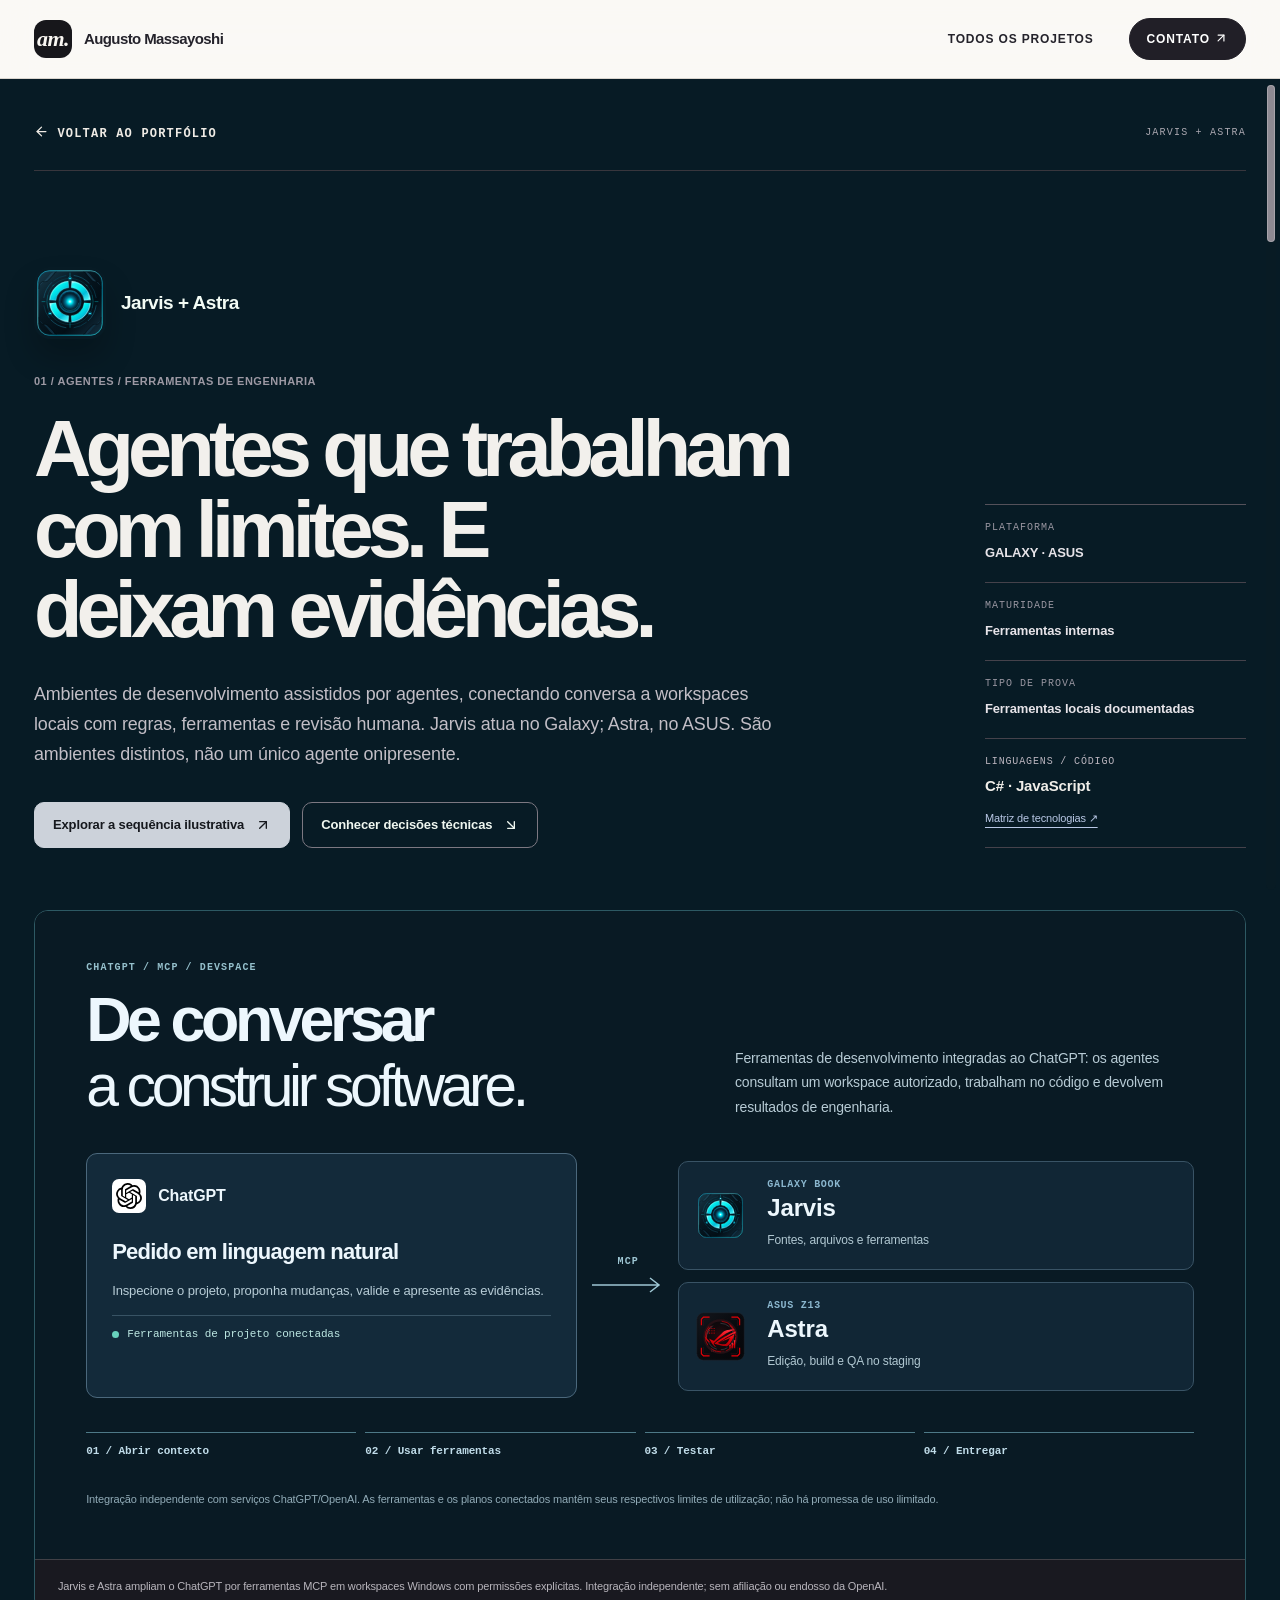
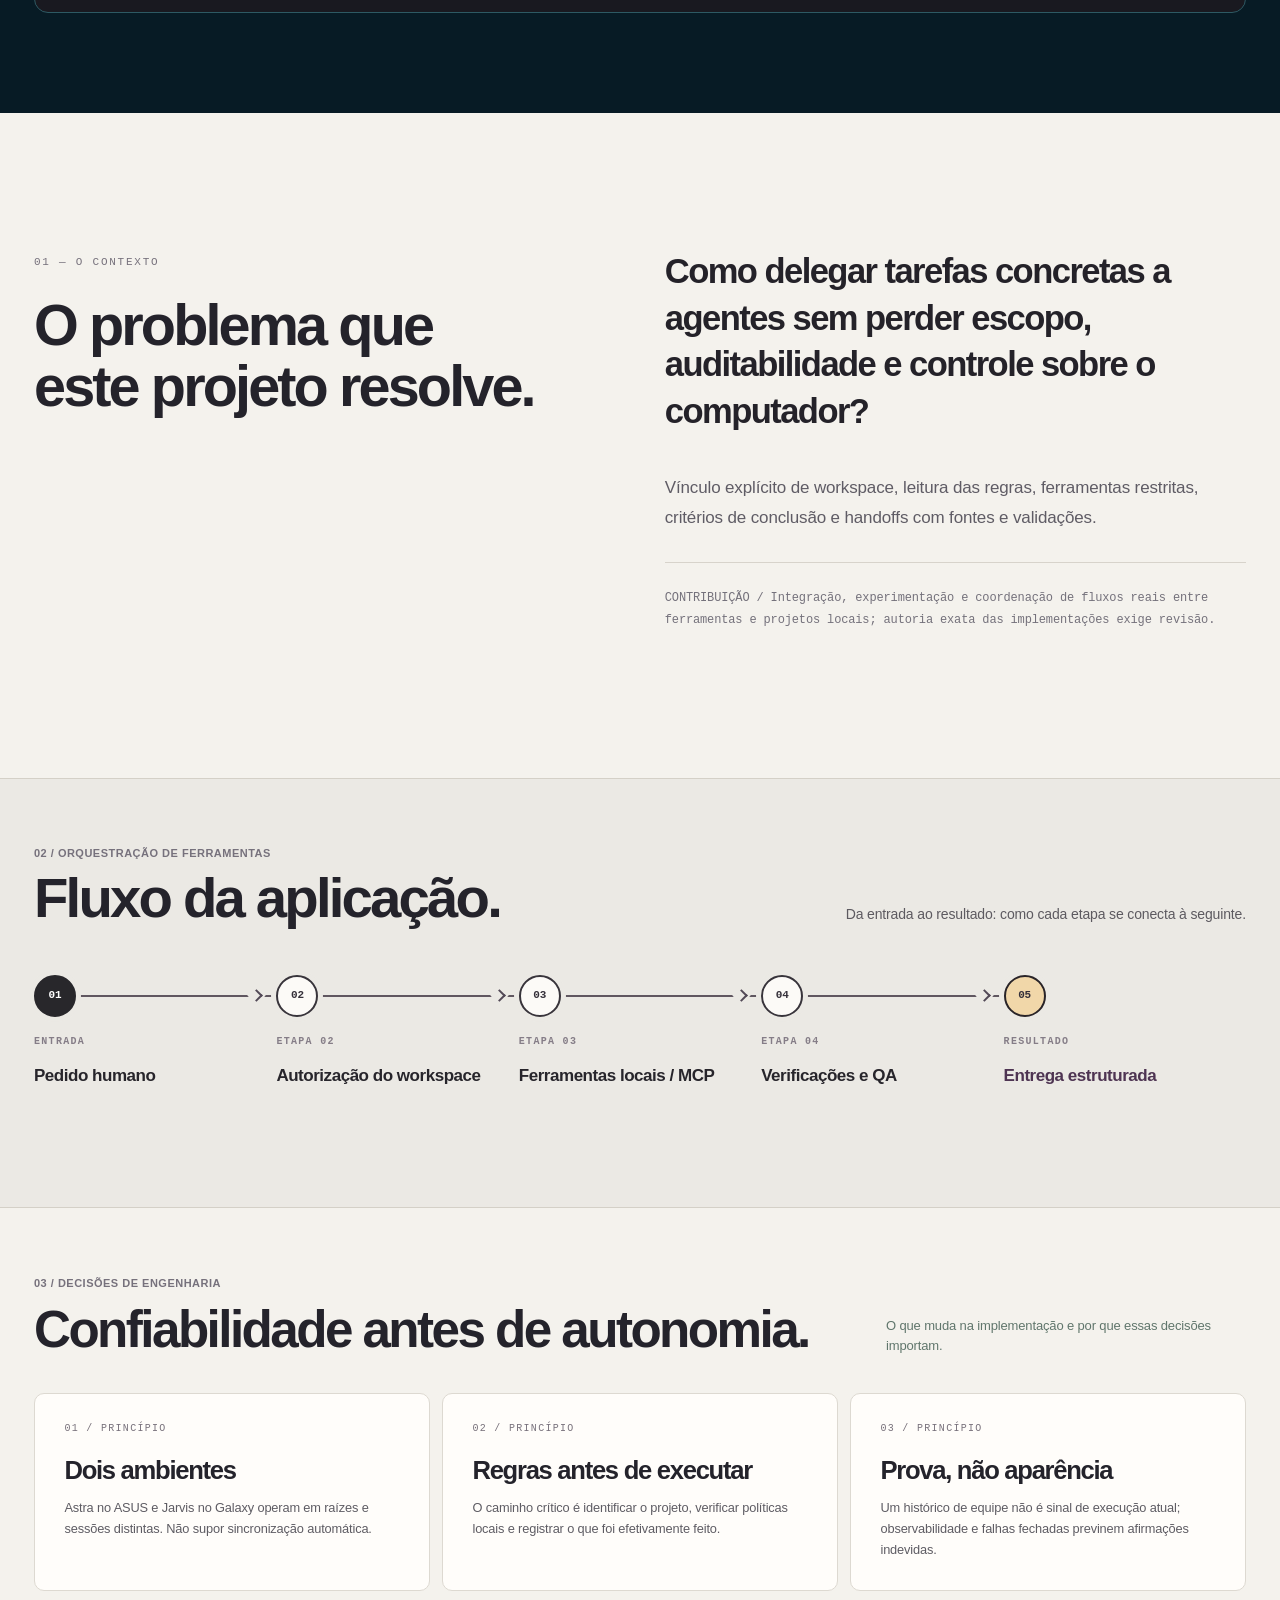
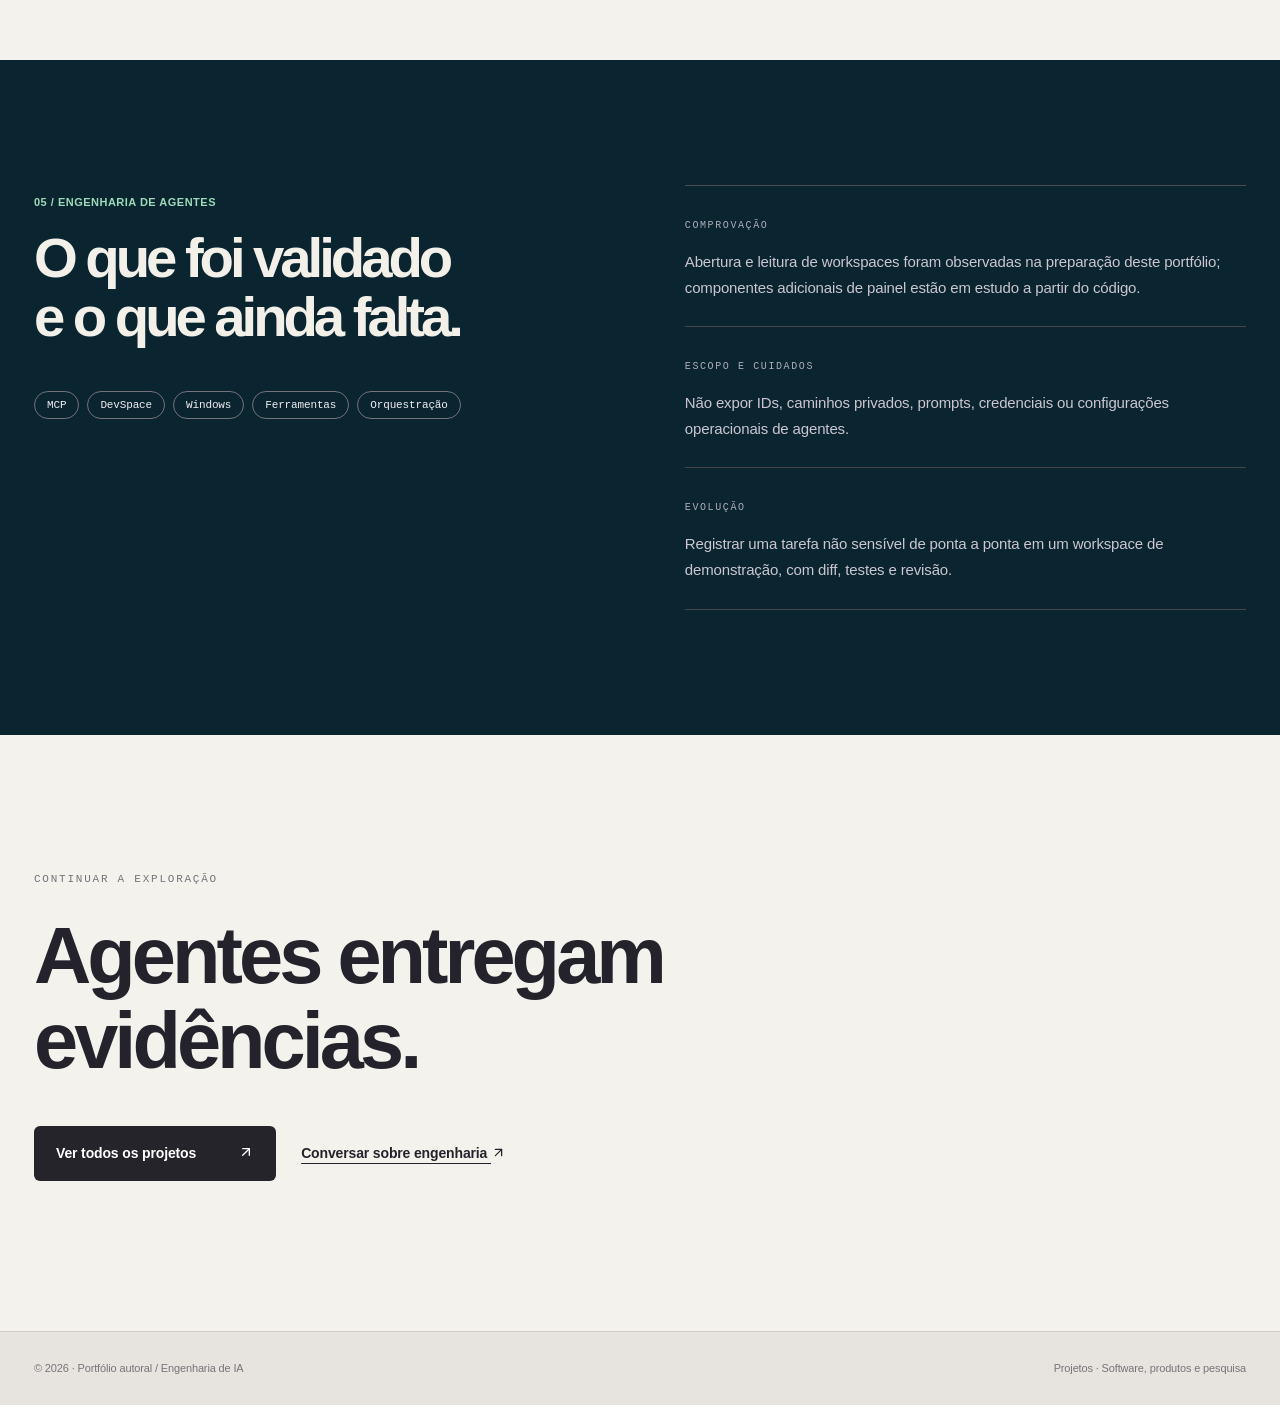
==== commit 645ca515: "Polish portfolio copy, card baselines and theme contrast" ====
--- a/site-v16/cases/index.html
+++ b/site-v16/cases/index.html
@@ -39,6 +39,7 @@
 <link rel="stylesheet" href="../auto-theme-v12.css">
 <link rel="stylesheet" href="../design-refine-v13.css">
 <link rel="stylesheet" href="../design-polish-v14.css">
+<link rel="stylesheet" href="../editorial-quality-v21.css">
 <script src="../scroll-system.js" defer></script>
 <script src="../atelier.js" defer></script><script src="../return-top-v13.js" defer></script>
 <script src="./data.js" defer></script><script src="./case.js" defer></script><script src="./personality.js" defer></script><script src="./voice-pill.js" defer></script><script src="./editorial.js" defer></script><script src="./clickfx-demo.js" defer></script><script src="./case-special-v9.js" defer></script><script src="./fuvest-detail-v12.js" defer></script><script src="./playstore-originals-v12.js" defer></script><script src="./lost-time-pixel9-v12.js" defer></script><script src="../inline-arrows-v14.js" defer></script>
--- a/site-v16/styles.css
+++ b/site-v16/styles.css
@@ -6,8 +6,8 @@
   --subtle: #4b5758;
   --faint: #6a7776;
   --line: #dadeda;
-  --accent: #086f64;
-  --accent-dark: #054b45;
+  --accent: #526173;
+  --accent-dark: #3E4C60;
   --deep: #102a29;
   --deep-border: #31504b;
   --serif: Georgia, "Times New Roman", serif;
--- a/site-v16/personality.css
+++ b/site-v16/personality.css
@@ -64,7 +64,10 @@
 .tech-index-foot a{color:#33313a}
 /* VideoCase: gallery, real YouTube media, no invented engagement metrics. */
 html[data-project="qed"] .case-hero{background:#211b1d}
-html[data-project="qed"] .case-hero h1{font-family:Georgia,serif;font-style:italic;font-weight:450;letter-spacing:-.06em}
+html[data-project="qed"] .case-hero h1{font-style:normal;font-weight:700;letter-spacing:-.055em}
+html[data-project="qed"] .case-brand-identity>img{border-radius:50%;background:#2b2728}
+html[data-project="qed"] .case-qed-platform{display:inline-flex;align-items:center;gap:7px;color:#e4dcdf;font-size:11px;font-weight:650;margin:0 0 5px}
+html[data-project="qed"] .case-qed-platform img{width:17px;height:17px}
 html[data-project="qed"] .case-artframe{border-color:#65555d;background:#1b1518}
 html[data-project="qed"] .case-proof{background:#2b2428}
 html[data-project="qed"] .case-architecture{background:#eee9e2}
--- a/site-v16/design-refine-v13.css
+++ b/site-v16/design-refine-v13.css
@@ -1,9 +1,11 @@
 /* V13: a restrained, evidence-first editorial system for the ASUS staging.
    Semantic status/provenance remains on detailed case pages; no fake screenshots. */
 :root {
- --ds-accent:#176e60;
- --ds-accent-strong:#105748;
- --ds-on-accent:#fff;
+ --ds-accent:#526173;
+ --ds-accent-strong:#3E4C60;
+ --ds-on-accent:#16191E;
+ --ds-cta-fill:#CCD2DA;
+ --ds-cta-hover:#E1E5EB;
  --ds-space-1:4px;--ds-space-2:8px;--ds-space-3:12px;
  --ds-space-4:16px;--ds-space-6:24px;--ds-space-8:32px;
  --ds-space-12:48px;
@@ -38,15 +40,15 @@
  margin-block:18px 20px;text-wrap:balance;text-transform:none!important
 }
 .cosmos-core h1 span{display:block;color:#f5f1ee}
-.cosmos-core h1 span:last-child{color:#aaf3d9}
+.cosmos-core h1 span:last-child{color:#CCD2DA}
 .cosmos-deck{max-width:630px;color:#d3cfd7;font-size:clamp(15px,1.25vw,18px);line-height:1.7}
 .cosmos-actions{gap:12px;margin-top:28px}
 .cosmos-actions>a{display:inline-flex;align-items:center;justify-content:center;gap:15px;
  font-size:13px;letter-spacing:.01em;font-weight:750;min-height:52px;
  padding:12px 20px;border-radius:10px}
-.cosmos-primary{background:#aaf3d9!important;color:#12241f!important;border-color:#aaf3d9!important;
- box-shadow:0 7px 23px rgba(53,171,141,.14)}
-.cosmos-primary:hover{background:#c5ffe8!important;border-color:#c5ffe8!important}
+ .cosmos-primary{background:#CCD2DA!important;color:#16191E!important;border-color:#CCD2DA!important;
+ box-shadow:0 7px 23px rgba(135,152,175,.13)}
+.cosmos-primary:hover{background:#E1E5EB!important;border-color:#E1E5EB!important}
 .cosmos-secondary{background:transparent!important;border-color:#65616d!important;color:#efeaf2!important}
 .cosmos-social{gap:18px}
 .cosmos-social a{font-family:var(--body,"Segoe UI",sans-serif);font-size:12px;font-weight:650}
@@ -136,14 +138,14 @@
 .project .project-case-link{
  display:flex;align-items:center;justify-content:space-between;
  align-self:stretch;gap:12px;min-height:47px;
- padding:11px 14px;border:1px solid var(--ds-accent);
- border-radius:10px;background:var(--ds-accent);color:var(--ds-on-accent);
+ padding:11px 14px;border:1px solid var(--ds-cta-fill);
+ border-radius:10px;background:var(--ds-cta-fill);color:var(--ds-on-accent);
  text-decoration:none;font:750 13px/1.45 var(--body,"Segoe UI",sans-serif);
  margin-top:12px!important;margin-bottom:10px;
  transition:transform .18s var(--ds-ease),background .18s,border-color .18s
 }
 .project .project-case-link:hover,.project .project-case-link:focus-visible{
- background:var(--ds-accent-strong);border-color:var(--ds-accent-strong);
+ background:var(--ds-cta-hover);border-color:var(--ds-cta-hover);
  color:var(--ds-on-accent);transform:translateY(-1px)
 }
 .project .project-case-link img{width:16px;height:16px;filter:invert(1);display:block}
@@ -161,8 +163,8 @@
 .case-body :is(h1,h2,h3) em{font-style:normal!important;font-family:inherit!important;color:inherit!important;letter-spacing:inherit!important}
 .case-heading-actions{gap:12px}
 .case-heading-actions a{border-radius:10px;min-height:46px}
-.case-heading-actions .case-action-primary{background:#aaf3d9;color:#12241f;border-color:#aaf3d9}
-.case-heading-actions .case-action-primary:hover{background:#d0ffef;border-color:#d0ffef}
+.case-heading-actions .case-action-primary{background:#CCD2DA;color:#16191E;border-color:#CCD2DA}
+.case-heading-actions .case-action-primary:hover{background:#E1E5EB;border-color:#E1E5EB}
 .case-artframe,.case-artframe .case-art{border-radius:14px}
 .case-artframe .case-artframe-label{display:none}
 .case-scroll-strip{display:none}
@@ -182,7 +184,7 @@
 .back-to-top img{width:16px;height:16px;transform:rotate(-45deg)}
 .back-to-top:hover{border-color:var(--ds-accent);color:var(--ds-accent)}
 @media (prefers-color-scheme:dark){
- :root{--ds-accent:#aaf3d9;--ds-accent-strong:#d0ffea;--ds-on-accent:#11241d}
+ :root{--ds-accent:#CCD2DA;--ds-accent-strong:#E1E5EB;--ds-on-accent:#16191E;--ds-cta-fill:#CCD2DA;--ds-cta-hover:#E1E5EB}
  .project-preview{border-color:#45444d;background:#282931}
  .project-preview img{background:#24252e}
  .project-preview figcaption{background:#24252b;color:#d5d2df}
@@ -190,8 +192,8 @@
  .project .project-case-link img{filter:none}
  .project .project-type,.project-top .number{color:#bcb8c6}
  .project .project-techline,.project .project-evidence{color:#bdb9c5}
- .project .project-link{color:#aaf3d9}
- .project .project-link:hover{color:#d0ffea}
+ .project .project-link{color:#CCD2DA}
+ .project .project-link:hover{color:#E1E5EB}
  .project:hover,.project:focus-within{box-shadow:0 17px 38px rgba(0,0,0,.3)}
  .back-to-top{background:#282932;border-color:#56545e;color:#f5f2f7}
 }
--- a/site-v16/design-polish-v14.css
+++ b/site-v16/design-polish-v14.css
@@ -1,7 +1,7 @@
 /* V14 — logo consistency, link arrows with inherited color, and faithful photo framing.
    Keeps the existing V13 layout and automatic light/dark theme. */
 :root{
- --link-icon-contrast:#176e60;
+ --link-icon-contrast:#526173;
  --on-link-surface:#ffffff;
  --frame-border:#514d5a;
  --frame-bg:#201e28;
@@ -70,7 +70,7 @@
  border-color:#a795ab;background:#2d2735
 }
 .losttime-v12-frame .ltv12-play-figure>a:focus-visible{
- outline:3px solid #b8ffe5;outline-offset:4px
+ outline:3px solid #CCD2DA;outline-offset:4px
 }
 .losttime-v12-frame .ltv12-play-figure>a img{
  display:block;width:100%;height:auto;
@@ -95,10 +95,10 @@
  .project-link img.ui-inline-arrow,.case-action-secondary img.ui-inline-arrow,
  .case-crumb a img.ui-inline-arrow,.case-back-subtle img.ui-inline-arrow,
  .back-to-top img.ui-inline-arrow{filter:invert(1)}
- :root{--link-icon-contrast:#aaf3d9;--on-link-surface:#11241d}
- .project .project-link,.project .project-link svg.ui-inline-arrow{color:#aaf3d9}
- .project .project-link:hover,.project .project-link:focus-visible{color:#d0ffea}
- .project .project-case-link,.project .project-case-link svg.ui-inline-arrow{color:#11241d}
+ :root{--link-icon-contrast:#CCD2DA;--on-link-surface:#16191E}
+ .project .project-link,.project .project-link svg.ui-inline-arrow{color:#CCD2DA}
+ .project .project-link:hover,.project .project-link:focus-visible{color:#E1E5EB}
+ .project .project-case-link,.project .project-case-link svg.ui-inline-arrow{color:#16191E}
  .back-to-top{color:#f5f2f7}
  .back-to-top svg.ui-inline-arrow{stroke:currentColor}
 }
--- a/site-v16/editorial-quality-v21.css
+++ b/site-v16/editorial-quality-v21.css
@@ -0,0 +1,100 @@
+/* V21 · Editorial polish and interaction contrast.
+   Preserve product-owned colors and original screenshot bytes. */
+
+/* A legacy .project > p rule reset margin-top:auto on technology rows.
+   Restoring auto margin anchors the technical footer and CTA to each row's baseline. */
+.project-grid > .project {
+  display:flex;
+  flex-direction:column;
+  min-width:0;
+}
+/* The hidden attribute must beat the alignment rule when searching/filtering. */
+#grid > article.project[hidden] {display:none!important;}
+.project-grid > .project > p.project-techline {
+  margin-top:auto !important;
+  margin-bottom:12px !important;
+}
+.project-grid > .project > .project-case-link {
+  flex-shrink:0;
+}
+.project-grid > .project > .project-evidence {
+  line-height:1.55;
+}
+
+/* Unified platinum focus, including the search field previously inheriting
+   a violet outline and violet box shadow from old theme layers. */
+a:focus-visible,
+button:focus-visible,
+input:focus-visible,
+[tabindex]:focus-visible {
+  outline-color:var(--ds-accent) !important;
+}
+.search-label input:focus,
+.search-label input:focus-visible {
+  outline:2px solid var(--ds-accent) !important;
+  outline-offset:3px;
+  border-color:var(--ds-accent) !important;
+  box-shadow:0 0 0 3px color-mix(in srgb,var(--ds-accent) 18%,transparent) !important;
+}
+.search-label:focus-within {
+  border-color:transparent;
+}
+
+/* All arrows are inlined by inline-arrows-v14.js when JS is available.
+   Preserve a legible no-JavaScript fallback without recoloring product logos. */
+.project .project-case-link img.ui-inline-arrow,
+.cosmos-primary img.ui-inline-arrow,
+.case-action-primary img.ui-inline-arrow {
+  filter:none !important;
+}
+@media (prefers-color-scheme:dark) {
+  .tech-index-data-link img[src*="ui-arrow-"],
+  .other-work-actions img[src*="ui-arrow-"],
+  .project .project-link img[src*="ui-arrow-"],
+  .case-action-secondary img[src*="ui-arrow-"],
+  .case-crumb a img[src*="ui-arrow-"],
+  .case-back-subtle img[src*="ui-arrow-"] {
+    filter:invert(1);
+  }
+  .search-label input:focus,
+  .search-label input:focus-visible {
+    box-shadow:0 0 0 3px rgb(204 210 218 / 20%) !important;
+  }
+}
+
+/* Easy Sign promotional arts: give original images an editorial mat and
+   maintain complete source aspect ratio; do not draw or retouch phone UI. */
+.ps-easy .ps-v12-art > a {
+  padding:clamp(8px,1.1vw,14px);
+  border:1px solid #5f6672;
+  border-radius:14px;
+  background:#181d27;
+  box-shadow:0 8px 24px rgb(0 0 0 / 14%);
+}
+.ps-easy .ps-v12-art > a img {
+  display:block;
+  width:100%;
+  height:auto;
+  aspect-ratio:9 / 16;
+  object-fit:contain;
+  background:#f5f5f4;
+  border-radius:7px;
+}
+.ps-easy .ps-v12-art > a:hover {
+  border-color:#CCD2DA;
+}
+html[data-project="easy-sign"] .case-media-replaced.playstore-v12-frame > figcaption {
+  background:#171c25 !important;
+  color:#E1E5EB !important;
+  border-top:1px solid #49515f !important;
+  padding:17px 24px !important;
+  font-size:12px;
+  line-height:1.65;
+}
+@media(max-width:700px) {
+  .ps-easy .ps-v12-art > a {padding:9px;border-radius:12px}
+  .ps-easy .ps-v12-art > a img {border-radius:5px}
+}
+@media(prefers-reduced-motion:reduce) {
+  .ps-easy .ps-v12-art > a {transition:none}
+}
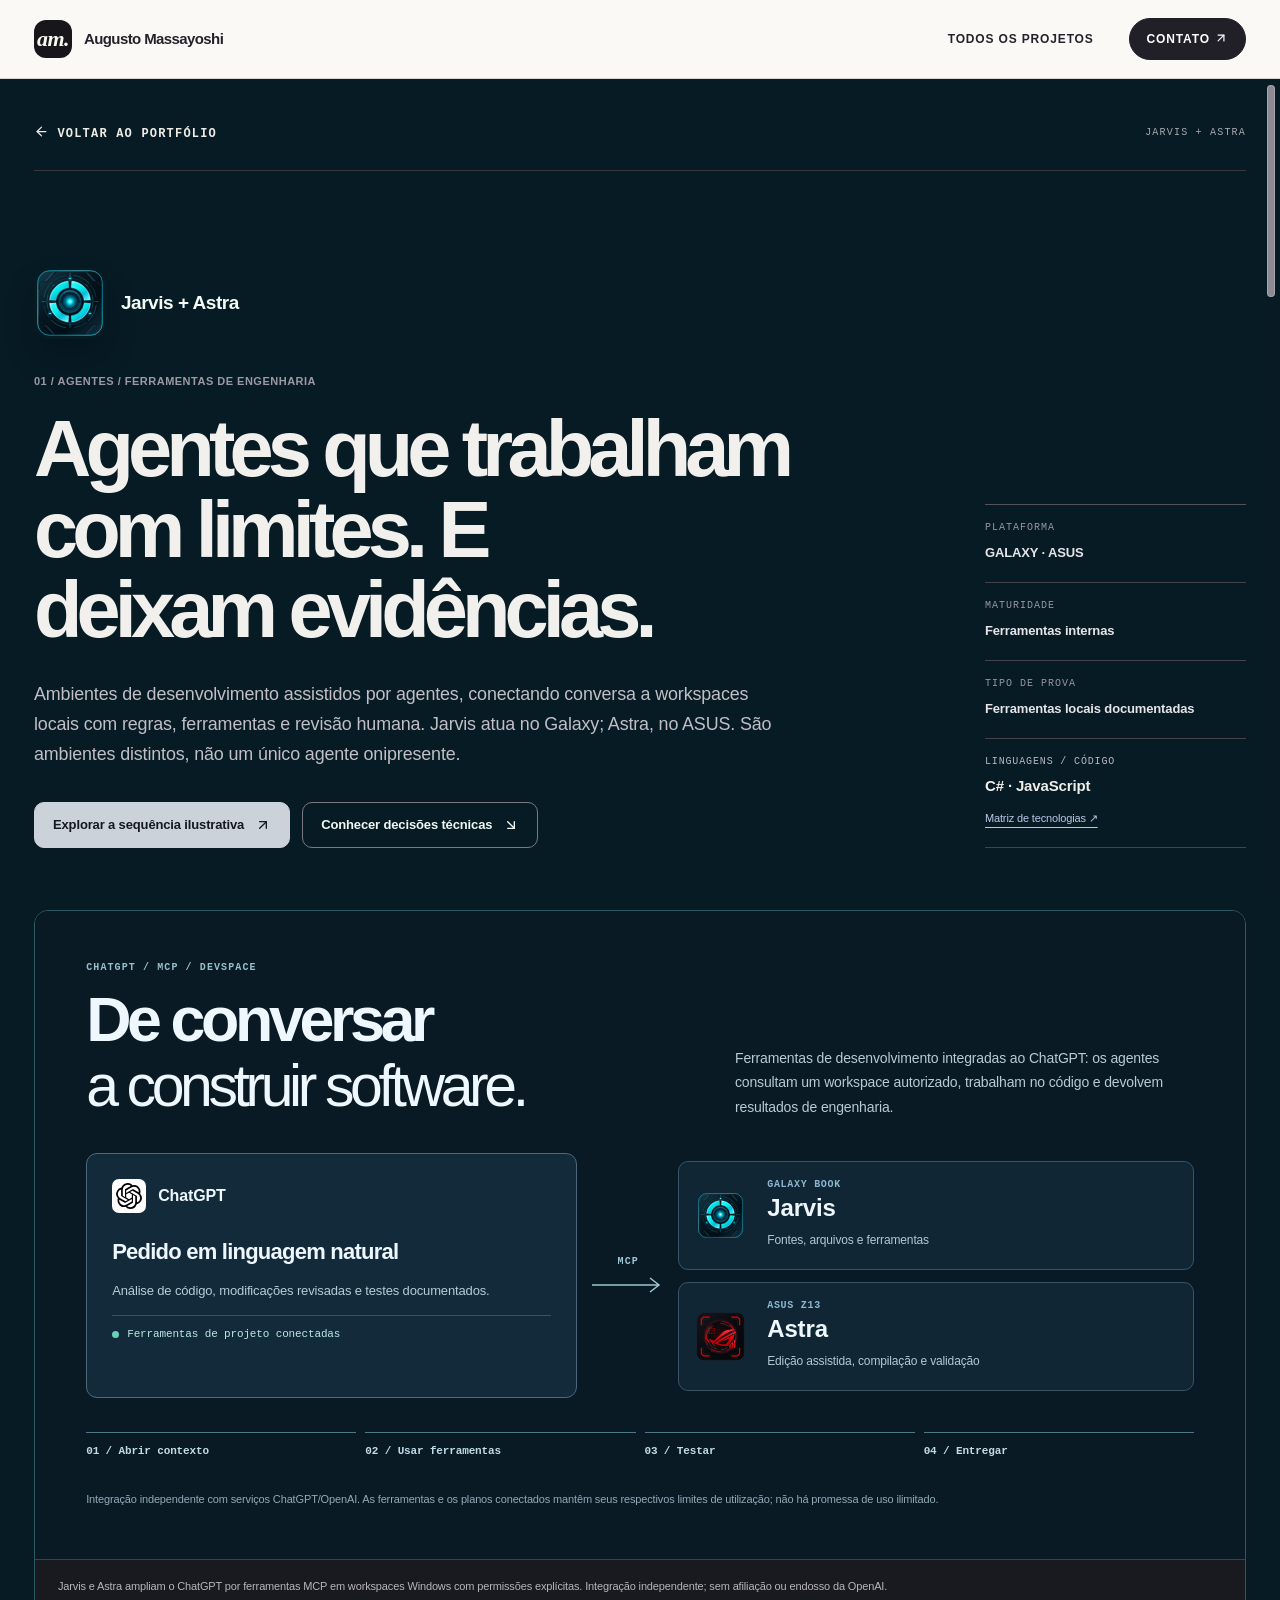
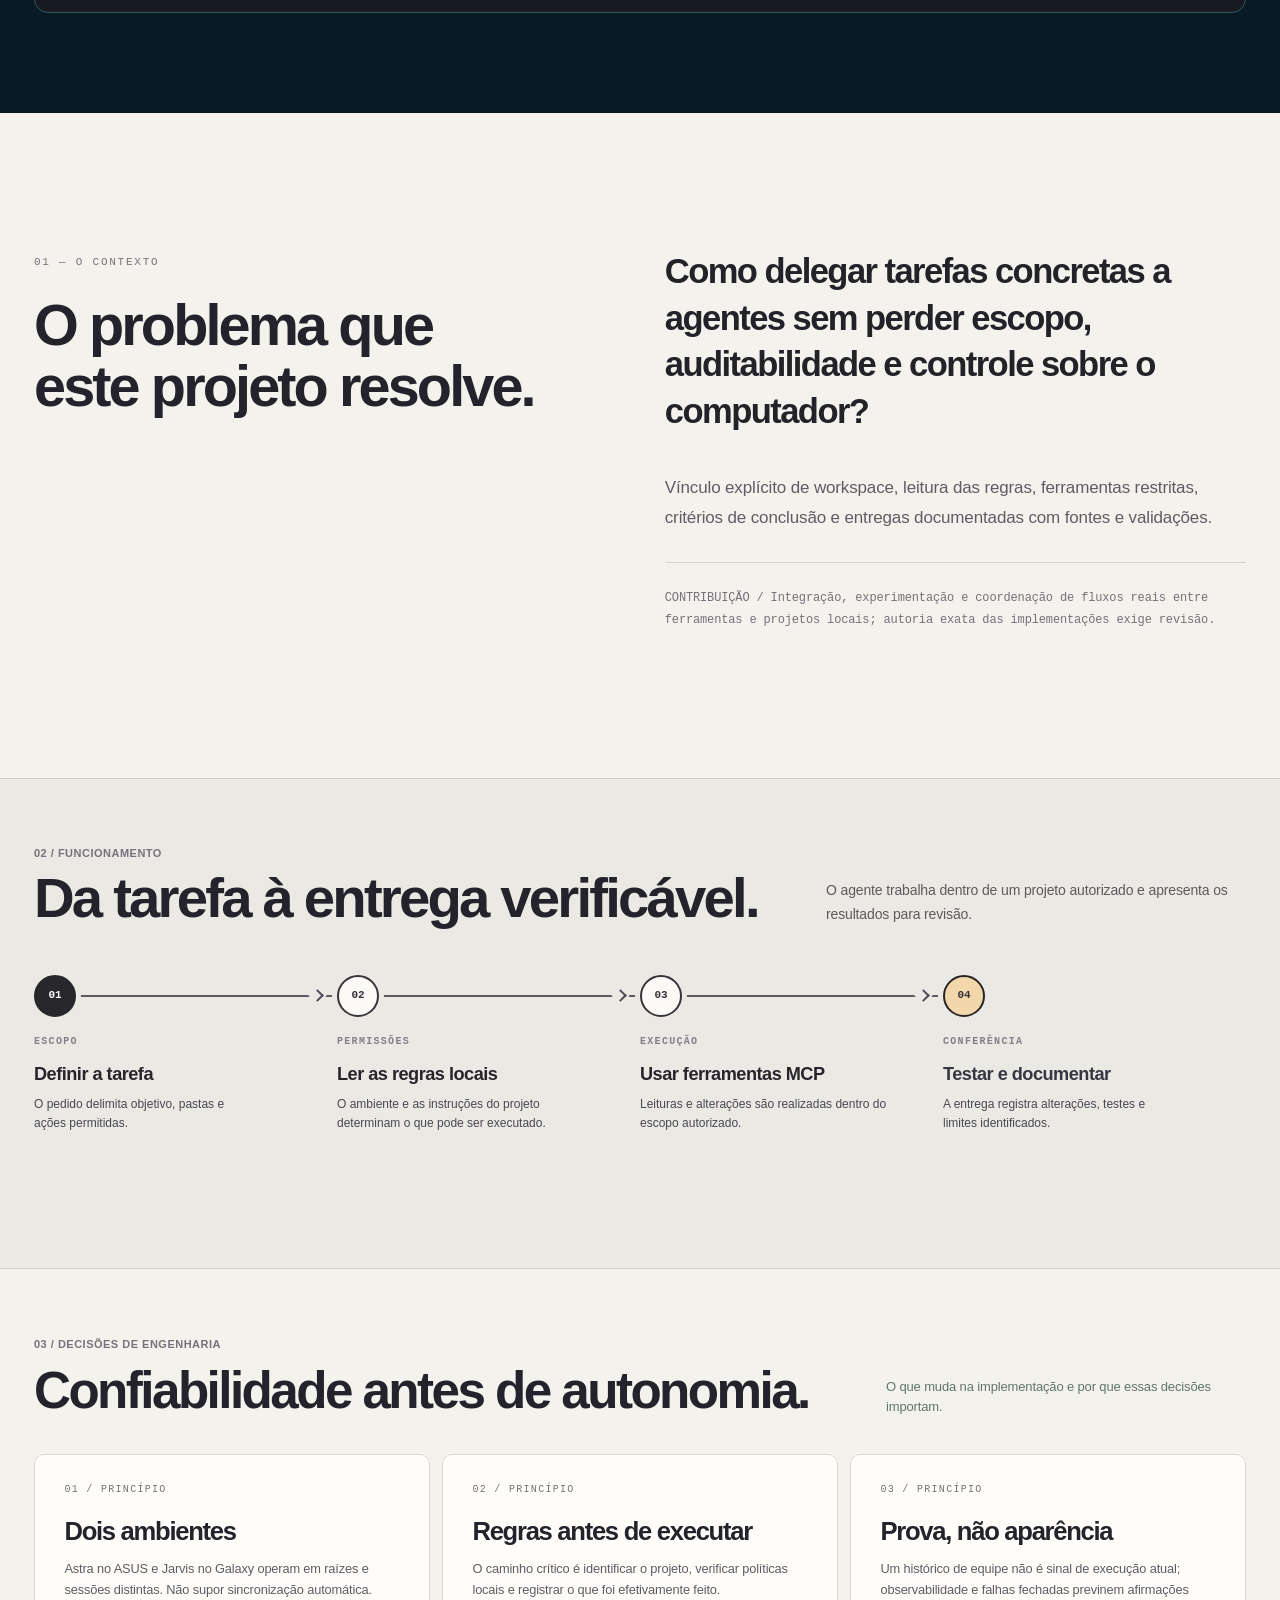
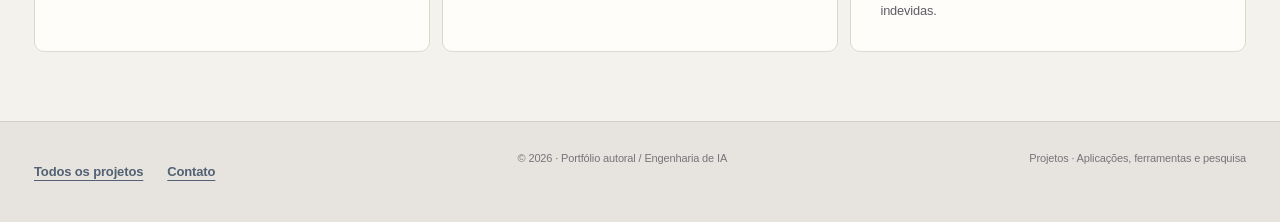
==== commit ce754142: "feat(portfolio): publish curated V24 case flows and editorial cleanup" ====
--- a/site-v16/cases/index.html
+++ b/site-v16/cases/index.html
@@ -15,7 +15,7 @@
 <meta property="og:title" content="Projetos e estudos de caso · Augusto Massayoshi">
 <meta property="og:description" content="Arquitetura, tecnologias, funcionamento e evidências dos projetos de engenharia de IA e software.">
 <meta property="og:image" content="https://qedxyzyt-dot.github.io/assets/og-portfolio-v16.png">
-<meta property="og:image:alt" content="Portfólio de Augusto Massayoshi · IA aplicada a produtos reais">
+<meta property="og:image:alt" content="Portfólio de Augusto Massayoshi · engenharia de IA, aplicações e pesquisa">
 <meta name="twitter:card" content="summary_large_image">
 <title>Detalhes da aplicação · Portfólio de Engenharia de IA</title>
 <link rel="stylesheet" href="../styles.css">
@@ -28,7 +28,6 @@
 <link rel="stylesheet" href="./owner-proof.css">
 <link rel="stylesheet" href="./clickfx-demo.css">
 <link rel="stylesheet" href="./case-refresh.css">
-<link rel="stylesheet" href="./xournal-v9.css">
 <link rel="stylesheet" href="./case-special-v9.css">
 <link rel="stylesheet" href="./flow-v11.css">
 <link rel="stylesheet" href="./lost-time-editorial-v11.css">
@@ -40,6 +39,8 @@
 <link rel="stylesheet" href="../design-refine-v13.css">
 <link rel="stylesheet" href="../design-polish-v14.css">
 <link rel="stylesheet" href="../editorial-quality-v21.css">
+<link rel="stylesheet" href="../editorial-quality-v22.css">
+<link rel="stylesheet" href="./flow-v24.css">
 <script src="../scroll-system.js" defer></script>
 <script src="../atelier.js" defer></script><script src="../return-top-v13.js" defer></script>
 <script src="./data.js" defer></script><script src="./case.js" defer></script><script src="./personality.js" defer></script><script src="./voice-pill.js" defer></script><script src="./editorial.js" defer></script><script src="./clickfx-demo.js" defer></script><script src="./case-special-v9.js" defer></script><script src="./fuvest-detail-v12.js" defer></script><script src="./playstore-originals-v12.js" defer></script><script src="./lost-time-pixel9-v12.js" defer></script><script src="../inline-arrows-v14.js" defer></script>
@@ -65,7 +66,7 @@
     <div><p class="case-eyebrow" id="case-eyebrow"></p><h1 id="case-title"></h1><p class="case-intro" id="case-intro"></p><div class="case-heading-actions" id="case-actions"></div></div>
     <aside class="case-facts" aria-label="Informações do projeto"><div><small>PLATAFORMA</small><strong id="case-platform"></strong></div><div><small>MATURIDADE</small><strong id="case-status"></strong></div><div><small>TIPO DE PROVA</small><strong>Documentação de engenharia + visual conceitual</strong></div></aside>
    </div>
-   <figure class="case-artframe"><div class="case-art" id="case-art"><p>Preparando visualização contextual do projeto…</p></div><figcaption>Visualização autoral explicativa, não captura do produto nem resultado científico medido. Materiais reais dependem de revisão de privacidade e autoria.</figcaption></figure>
+   <figure class="case-artframe"><div class="case-art" id="case-art"><p>Preparando visualização contextual do projeto…</p></div><figcaption>Ilustração explicativa, distinta de capturas reais e de medições científicas. Evidências verificadas são identificadas quando disponíveis.</figcaption></figure>
   </div>
  </section>
  
@@ -73,10 +74,8 @@
   <div class="case-story-index"><span>01 — O CONTEXTO</span><h2 id="challenge-title">O problema que este projeto resolve.</h2></div>
   <div class="case-story-body"><p class="case-big-question" id="case-question"></p><p class="case-decision" id="case-decision"></p><p class="case-role" id="case-role"></p></div>
  </section>
- <section class="case-architecture" aria-labelledby="architecture-title"><div class="wrap"><div class="case-section-head"><div><p class="case-kicker">02 / FLUXO DA APLICAÇÃO</p><h2 id="architecture-title">Fluxo da aplicação.</h2></div><p>Da entrada ao resultado: como cada etapa se conecta à seguinte.</p></div><ol class="case-process" id="case-process"></ol></div></section>
+ <section class="case-architecture" aria-labelledby="architecture-title"><div class="wrap"><div class="case-section-head"><div><p class="case-kicker">02 / FUNCIONAMENTO</p><h2 id="architecture-title"></h2></div><p class="case-flow-intro"></p></div><ol class="case-process" id="case-process"></ol></div></section>
  <section class="case-thinking wrap" aria-labelledby="details-title"><div class="case-section-head"><div><p class="case-kicker">03 / DECISÕES DE ENGENHARIA</p><h2 id="details-title">Decisões que mudam o resultado.</h2></div><p>O que muda na implementação e por que essas decisões importam.</p></div><div class="case-pillar-grid" id="case-pillars"></div></section>
- <section class="case-proof"><div class="wrap case-proof-grid"><div><p class="case-kicker">04 / PROVA & RESPONSABILIDADE</p><h2>O que foi validado e o que ainda falta.</h2><div class="case-stack" id="case-stack"></div></div><div class="case-proof-panel"><article><span>COMPROVAÇÃO</span><p id="case-evidence"></p></article><article><span>ESCOPO E CUIDADOS</span><p id="case-limits"></p></article><article><span>EVOLUÇÃO</span><p id="case-next"></p></article></div></div></section>
- <section class="case-end wrap"><span>CONTINUAR A EXPLORAÇÃO</span><h2>Explore o próximo projeto.</h2><div><a class="case-back-big" href="../index.html#projetos">Ver todos os projetos <span><img class="ui-inline-arrow" src="../assets/projects/ui-arrow-up-right.svg" alt="" aria-hidden="true" width="16" height="16"></span></a><a class="case-back-subtle" href="../index.html#contato">Conversar sobre engenharia <img class="ui-inline-arrow" src="../assets/projects/ui-arrow-up-right.svg" alt="" aria-hidden="true" width="15" height="15"></a></div></section>
 </main>
-<footer class="case-footer"><div class="wrap"><span>© 2026 · Portfólio autoral / Engenharia de IA</span><span>Projetos · Software, produtos e pesquisa</span></div></footer>
+<footer class="case-footer"><div class="wrap"><nav class="case-footer-links" aria-label="Navegação após o projeto"><a href="../index.html#projetos">Todos os projetos</a><a href="../index.html#contato">Contato</a></nav><span>© 2026 · Portfólio autoral / Engenharia de IA</span><span>Projetos · Aplicações, ferramentas e pesquisa</span></div></footer>
 </body></html>
--- a/site-v16/editorial-quality-v22.css
+++ b/site-v16/editorial-quality-v22.css
@@ -0,0 +1,35 @@
+/* V22 · audit follow-up, staging only: measurable contrast and touch areas.
+   Layered after V21 so the release remains reversible. */
+@media (prefers-color-scheme:light) {
+  .result-count {
+    color:#6A696F; /* >= 4.5:1 on #F4F2EE, 12px text */
+  }
+}
+.project .project-link {
+  min-height:34px;
+  display:inline-flex;
+  align-items:center;
+  padding-block:7px;
+  box-sizing:border-box;
+}
+.other-work-actions a {
+  min-height:36px;
+  padding-block:7px;
+  box-sizing:border-box;
+}
+@media(max-width:730px){
+  .filter {min-height:44px}
+  #cosmos-rail-next {min-width:44px;min-height:44px}
+  .project .project-link {min-height:40px}
+  .other-work-actions a {min-height:40px}
+}
+@media(prefers-reduced-motion:reduce){
+  .project .project-link,.other-work-actions a {transition:none}
+}
+
+/* V23 — Compact project navigation replaces the oversized generic end chapter. */
+.case-footer-links{display:flex;align-items:center;gap:clamp(12px,2vw,24px);flex-wrap:wrap}
+.case-footer-links a{display:inline-flex;align-items:center;min-height:44px;color:var(--ds-accent);font-size:13px;font-weight:700;text-decoration:underline;text-underline-offset:4px}
+.case-footer-links a:hover{color:var(--ds-accent-strong)}
+.case-footer-links a:focus-visible{outline:2px solid var(--ds-accent);outline-offset:3px;border-radius:2px}
+@media(max-width:680px){.case-footer-links{margin-bottom:12px}}
--- a/site-v16/cases/flow-v24.css
+++ b/site-v16/cases/flow-v24.css
@@ -0,0 +1,55 @@
+/* V24 — Evidence-based workflow summaries.
+   Only used in case pages where a documented sequence exists. */
+.case-process.app-flow {
+  grid-template-columns:repeat(4,minmax(0,1fr));
+}
+.case-process.app-flow .app-flow-step {
+  min-height:225px;
+  gap:10px;
+}
+.case-process.app-flow .app-flow-top {
+  margin-bottom:4px;
+}
+.case-process.app-flow .app-flow-step strong {
+  display:block;
+  max-width:255px;
+  font-size:clamp(17px,1.42vw,22px);
+  line-height:1.23;
+}
+.case-process.app-flow .app-flow-detail {
+  max-width:250px;
+  margin:0;
+  font-size:clamp(12px,.92vw,14px);
+  line-height:1.6;
+  font-weight:400;
+  letter-spacing:0;
+  color:#494751;
+  text-wrap:pretty;
+}
+.case-process.app-flow .is-end strong {
+  color:#353742;
+}
+@media (prefers-color-scheme:dark) {
+  .case-process.app-flow .app-flow-detail{color:#D1CED8}
+  .case-process.app-flow .is-end strong{color:#F0EBF5}
+  .case-architecture .case-flow-intro{color:#C5C3CE}
+}
+@media (max-width:900px) {
+  .case-process.app-flow{
+    grid-template-columns:1fr;
+    max-width:740px;
+  }
+  .case-process.app-flow .app-flow-step {
+    min-height:136px!important;
+    padding:0 0 22px 72px;
+    gap:7px;
+  }
+  .case-process.app-flow .app-flow-step strong{max-width:100%;font-size:20px}
+  .case-process.app-flow .app-flow-detail{max-width:590px;font-size:13px}
+}
+@media (max-width:380px) {
+  .case-process.app-flow .app-flow-step{padding-left:64px;padding-right:0}
+  .case-process.app-flow .app-flow-step strong{font-size:18px}
+  .case-process.app-flow .app-flow-detail{font-size:12px}
+  .case-process.app-flow .app-flow-phase{letter-spacing:.07em;white-space:normal}
+}
